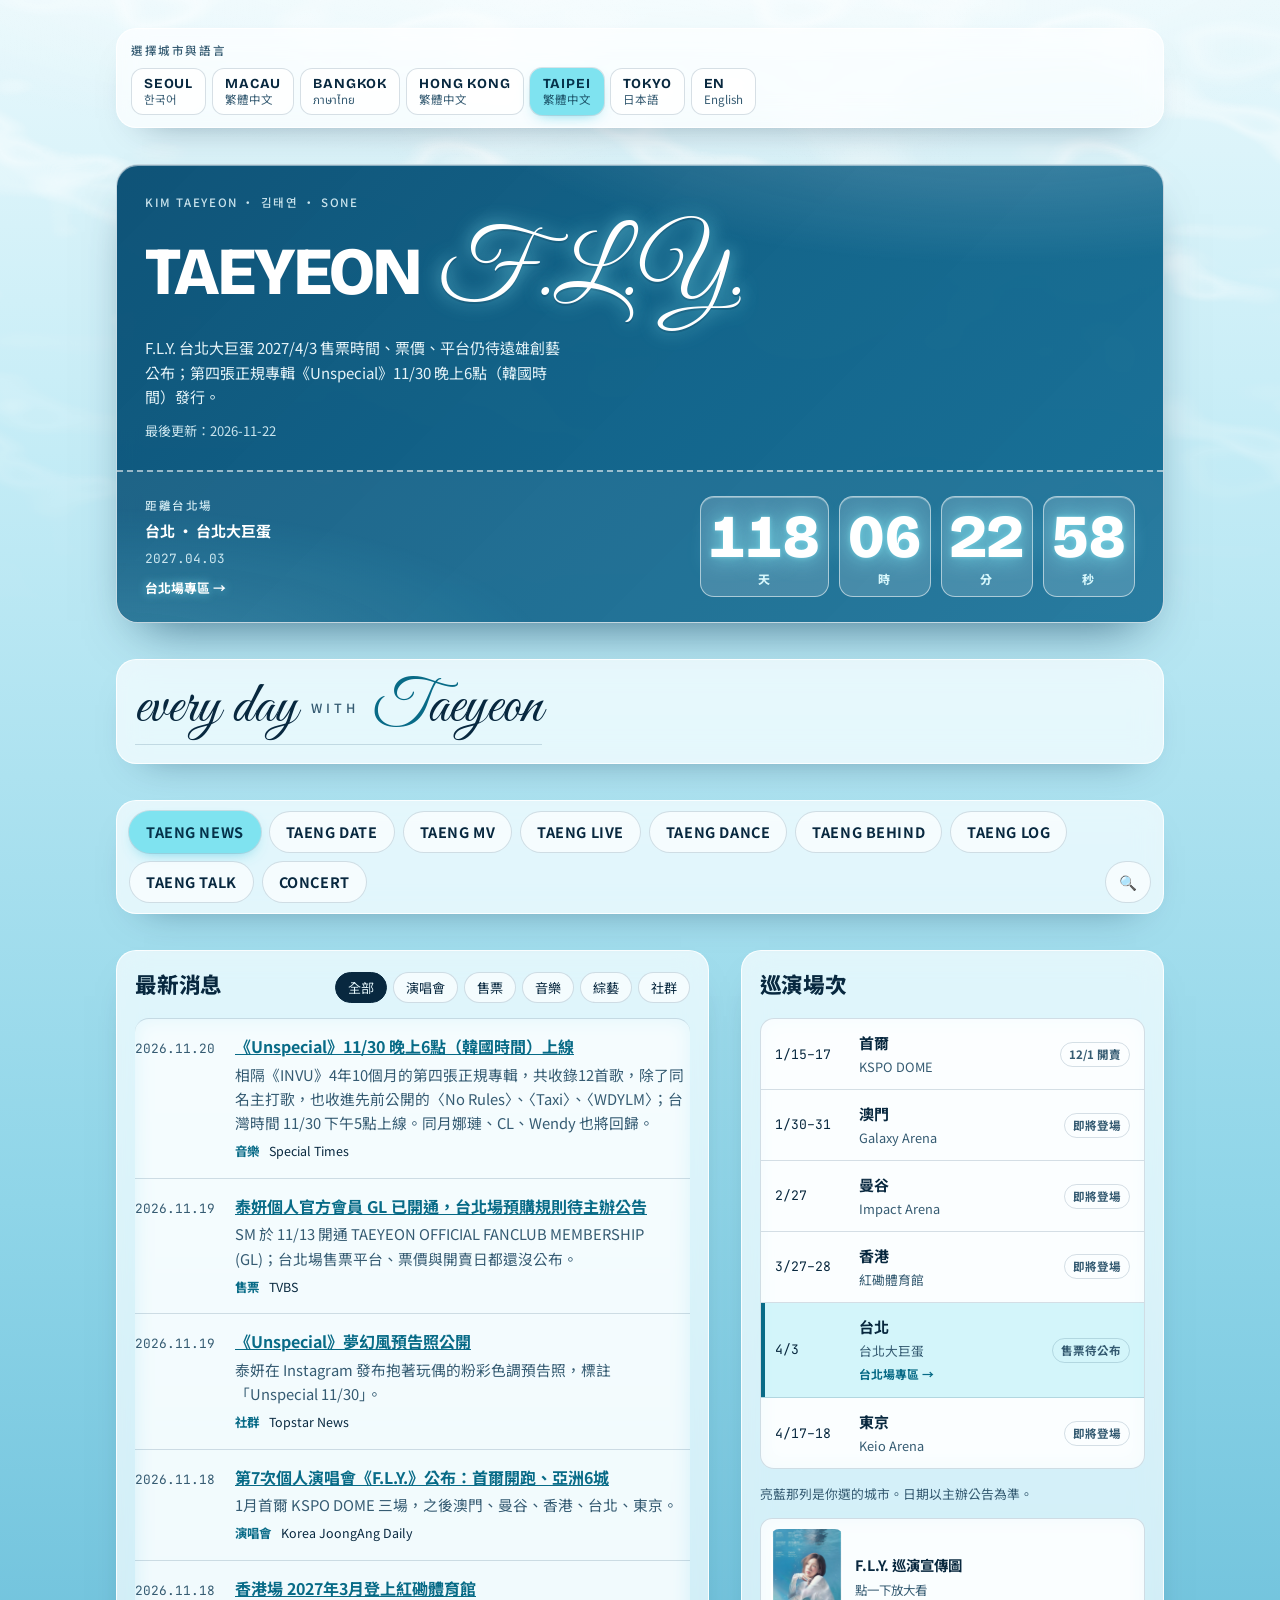
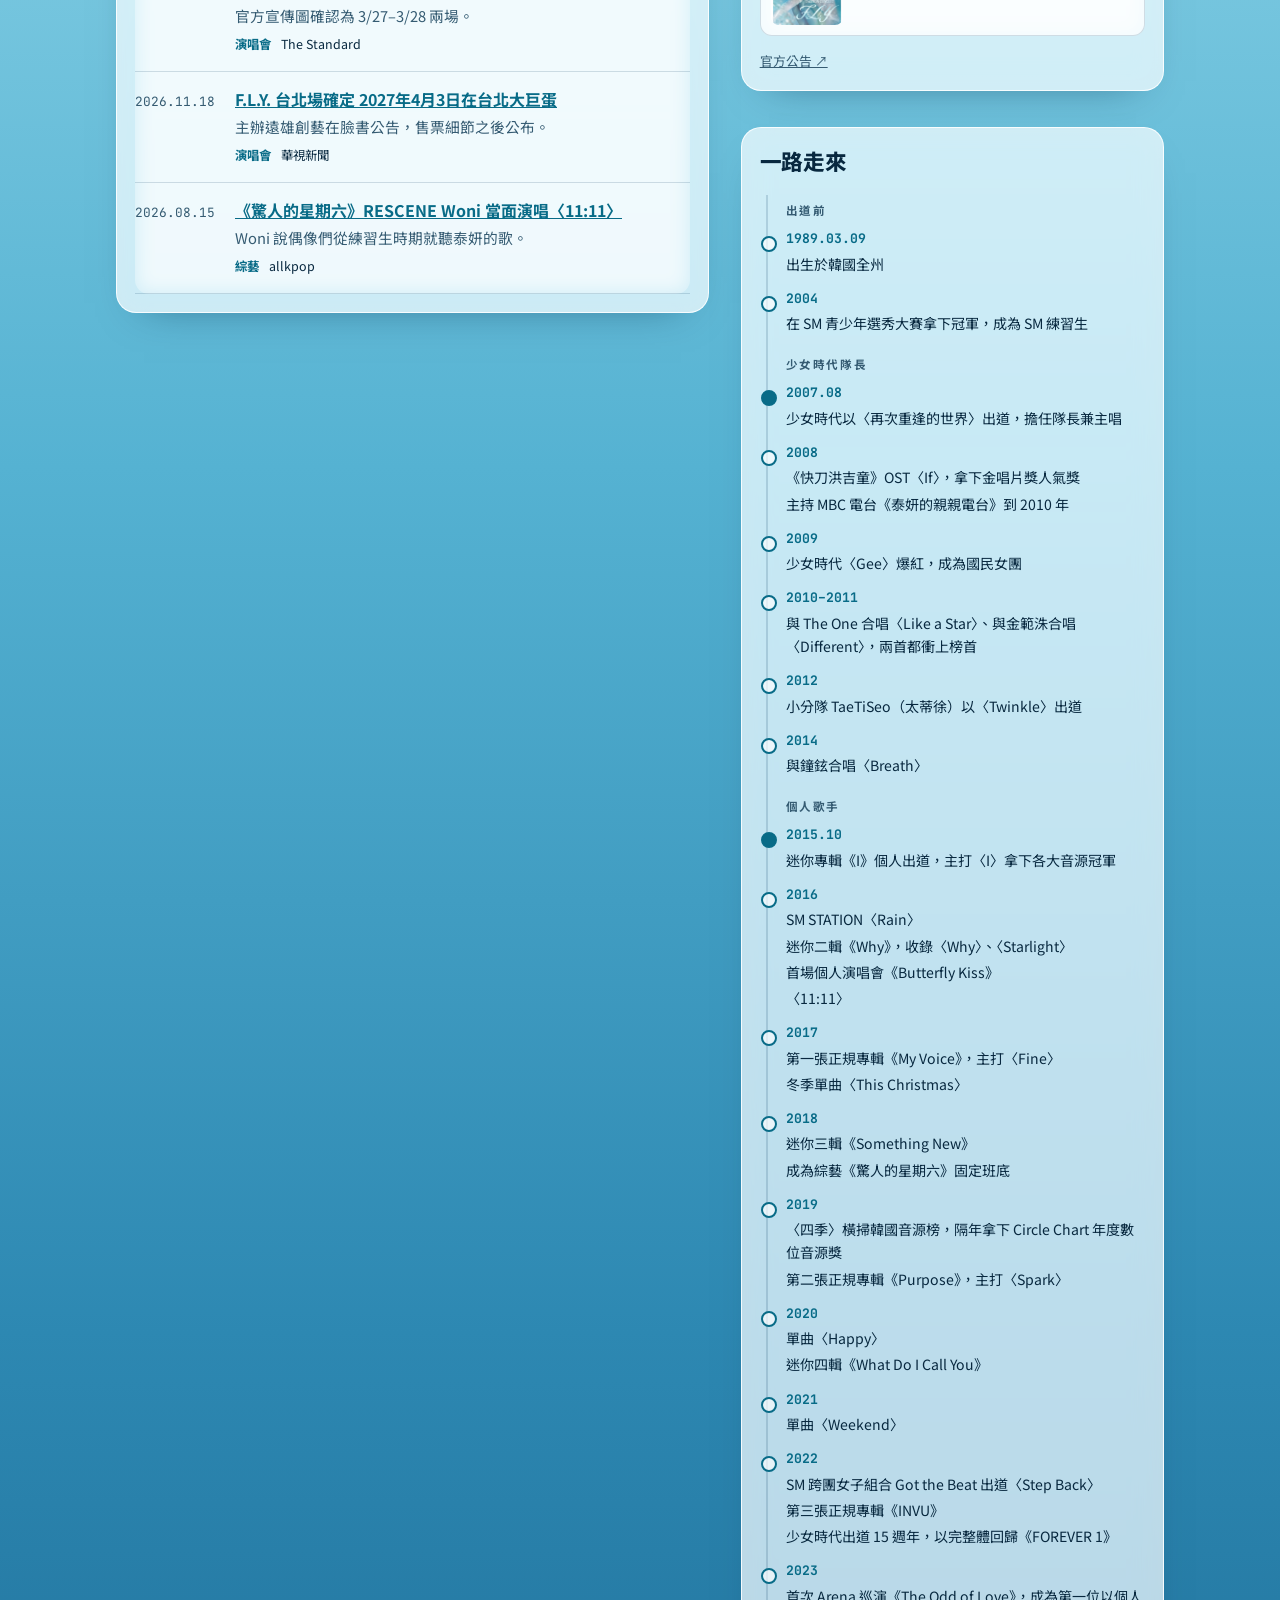
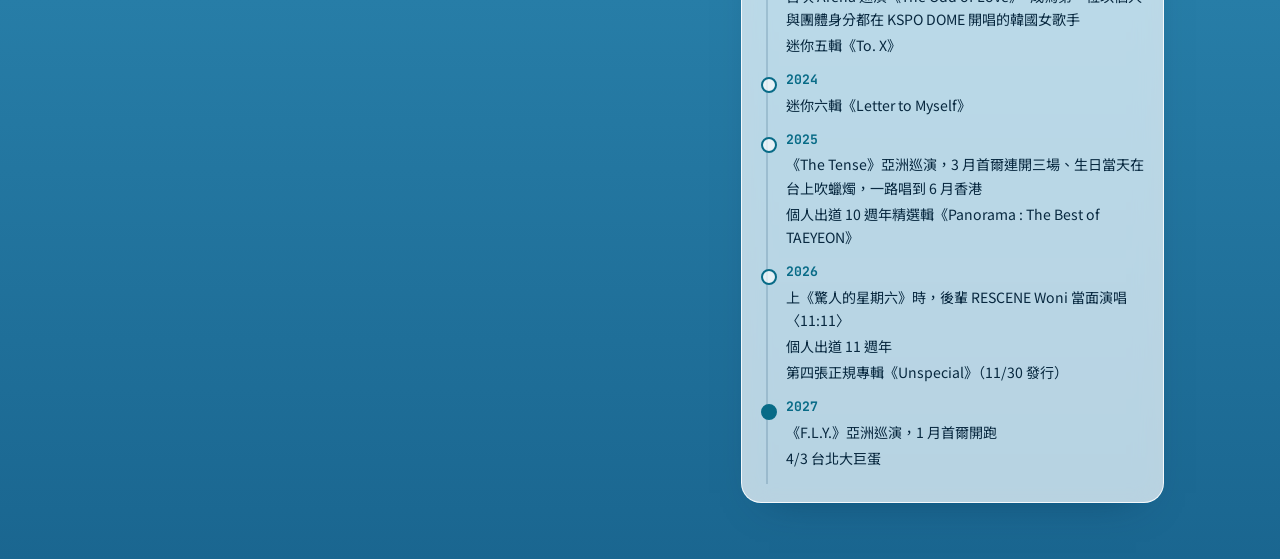
==== index.html @ 1f4ee344 "修正 MV 播放器換歌時沒有更新影片 Co-Authored-By: Claude Opus 5.5 <noreply@anthropic.com> Claude-Session: https://c" ====
<!doctype html>
<html lang="zh-Hant-TW">
<head>
<meta charset="utf-8">
<meta name="viewport" content="width=device-width,initial-scale=1,viewport-fit=cover">
<meta name="theme-color" content="#0d0a0b">
<script>
/* 主題切換（要放在所有樣式之前，避免閃一下舊風格）：
   ?theme=fly → F.L.Y. 水下主題；?theme=classic → 舊的深酒紅；否則 2026-11-30 17:00（台灣）後自動 fly。不記在 localStorage。 */
(function(){var d=document.documentElement,q=null;try{q=new URLSearchParams(location.search).get("theme")}catch(e){}
  var fly=q==="fly"||(q!=="classic"&&Date.now()>=Date.parse("2026-11-30T17:00:00+08:00"));
  if(!fly)return;d.setAttribute("data-theme","fly");
  /* 草寫字 Great Vibes 只有 fly 主題用到，才載入 */
  var l=document.createElement("link");l.rel="stylesheet";l.href="https://fonts.googleapis.com/css2?family=Great+Vibes&display=swap";document.head.appendChild(l);
  var m=document.querySelector('meta[name="theme-color"]');if(m)m.setAttribute("content",matchMedia("(prefers-color-scheme: dark)").matches?"#0d4a6e":"#c4ecf6")})();
</script>
<meta name="description" content="泰妍應援站：最新消息、F.L.Y. 巡演倒數、MV 播放器與年表。">
<title>To. TAEYEON</title>
<link rel="icon" type="image/png" href="favicon.png?v=sig2">
<link rel="apple-touch-icon" sizes="180x180" href="apple-touch-icon.png?v=sig2">
<meta name="apple-mobile-web-app-title" content="To. TAEYEON">
<meta name="apple-mobile-web-app-capable" content="yes">
<meta name="mobile-web-app-capable" content="yes">
<meta name="apple-mobile-web-app-status-bar-style" content="black-translucent">
<link rel="manifest" href="manifest.webmanifest">
<meta property="og:type" content="website">
<meta property="og:site_name" content="To. TAEYEON">
<meta property="og:title" content="To. TAEYEON">
<meta property="og:description" content="太妍應援站：F.L.Y. 台北場倒數、最新消息、MV 與官方影片大全">
<meta property="og:url" content="https://oneoneeeee.github.io/taeyeonwith1/">
<meta property="og:image" content="https://oneoneeeee.github.io/taeyeonwith1/og-image.jpg">
<meta property="og:image:width" content="1200">
<meta property="og:image:height" content="630">
<meta property="og:image:alt" content="To. TAEYEON">
<meta property="og:locale" content="zh_TW">
<meta name="twitter:card" content="summary_large_image">
<meta name="twitter:title" content="To. TAEYEON">
<meta name="twitter:description" content="太妍應援站：F.L.Y. 台北場倒數、最新消息、MV 與官方影片大全">
<meta name="twitter:image" content="https://oneoneeeee.github.io/taeyeonwith1/og-image.jpg">
<link rel="preconnect" href="https://fonts.googleapis.com">
<link rel="preconnect" href="https://fonts.gstatic.com" crossorigin>
<link rel="stylesheet" href="https://fonts.googleapis.com/css2?family=Bricolage+Grotesque:opsz,wght@12..96,800&family=Noto+Sans+TC:wght@400;500;700&family=Noto+Sans+KR:wght@400;700&family=Noto+Sans+JP:wght@400;700&family=Noto+Sans+Thai:wght@400;700&family=JetBrains+Mono:wght@500&family=Bodoni+Moda:ital,opsz,wght@0,6..96,500;0,6..96,700;1,6..96,400&display=swap">
<style>
*{box-sizing:border-box}html,body{margin:0}img{max-width:100%}[hidden]{display:none!important}
/* Layout: a concert-ticket hero with the countdown as its stub, then a news feed beside the tour setlist-style table */
:root{
  --bg:#f6f2f0; --surface:rgba(255,255,255,.86); --ink:#1f1416; --muted:#6f5c60;
  --rose:#c8102e; --rose-soft:rgba(251,225,229,.9); --line:rgba(60,20,28,.14); --pearl:rgba(248,242,241,.88);
  --veil:linear-gradient(180deg,rgba(246,242,240,.80),rgba(246,242,240,.90) 40%,rgba(246,242,240,.94));
  --glow:rgba(200,16,46,.10); --glow2:rgba(200,16,46,.06); --weave:rgba(60,20,28,.035);
  --ok:#2f8a5b; --warn:#b86a12;
  --display:"Bricolage Grotesque","Noto Sans TC",system-ui,sans-serif;
  --body:"Noto Sans TC","Noto Sans KR","Noto Sans JP","Noto Sans Thai",system-ui,-apple-system,"PingFang TC",sans-serif;
  --mono:"JetBrains Mono",ui-monospace,monospace;
}
@media (prefers-color-scheme:dark){:root:not([data-theme="light"]){
  --bg:#0d0a0b; --surface:rgba(22,16,17,.80); --ink:#f5ecec; --muted:#b7a1a4;
  --rose:#ff3b54; --rose-soft:rgba(70,12,22,.78); --line:rgba(255,220,225,.12); --pearl:rgba(30,22,23,.80);
  --veil:linear-gradient(180deg,rgba(13,10,11,.35),rgba(13,10,11,.70) 45%,rgba(13,10,11,.86));
  --glow:rgba(255,40,70,.22); --glow2:rgba(255,40,70,.10); --weave:rgba(255,255,255,.035);
  --ok:#6fd19c; --warn:#f0b263; color-scheme:dark}}
:root[data-theme="dark"]{
  --bg:#0d0a0b; --surface:rgba(22,16,17,.80); --ink:#f5ecec; --muted:#b7a1a4;
  --rose:#ff3b54; --rose-soft:rgba(70,12,22,.78); --line:rgba(255,220,225,.12); --pearl:rgba(30,22,23,.80);
  --veil:linear-gradient(180deg,rgba(13,10,11,.35),rgba(13,10,11,.70) 45%,rgba(13,10,11,.86));
  --glow:rgba(255,40,70,.22); --glow2:rgba(255,40,70,.10); --weave:rgba(255,255,255,.035);
  --ok:#6fd19c; --warn:#f0b263; color-scheme:dark}
body{background:var(--bg);color:var(--ink);font-family:var(--body);line-height:1.65;font-size:15px}
.cover-bg{position:fixed;inset:0;z-index:-1;pointer-events:none;background:var(--veil),url("cover_2.jpg") center 30%/cover no-repeat,radial-gradient(60vmax 45vmax at 88% -8%,var(--glow),transparent 70%),radial-gradient(40vmax 30vmax at -10% 105%,var(--glow2),transparent 70%),repeating-linear-gradient(0deg,var(--weave) 0 1px,transparent 1px 4px),repeating-linear-gradient(90deg,var(--weave) 0 1px,transparent 1px 4px),var(--bg);background:var(--veil),image-set(url("cover_2.webp") type("image/webp"),url("cover_2.jpg") type("image/jpeg")) center 30%/cover no-repeat,radial-gradient(60vmax 45vmax at 88% -8%,var(--glow),transparent 70%),radial-gradient(40vmax 30vmax at -10% 105%,var(--glow2),transparent 70%),repeating-linear-gradient(0deg,var(--weave) 0 1px,transparent 1px 4px),repeating-linear-gradient(90deg,var(--weave) 0 1px,transparent 1px 4px),var(--bg)}
.ticket,.tour,.alert,.mv,.add,.feed,.empty{-webkit-backdrop-filter:blur(10px);backdrop-filter:blur(10px)}
.feed{background:var(--pearl);border-radius:14px;padding-inline:14px}
.filters button{background:var(--surface)}
.stop.me{background:var(--rose-soft)}
.chip{color:#fff}.btn{color:#fff}
.wrap{max-width:1080px;margin:0 auto;padding-left:max(16px,env(safe-area-inset-left,0px));padding-right:max(16px,env(safe-area-inset-right,0px));padding-block:28px 56px;display:grid;gap:36px}
a{color:var(--rose)}
a:focus-visible,button:focus-visible{outline:2px solid var(--rose);outline-offset:2px}
h1,h2{font-family:var(--display);text-wrap:balance;margin:0}
h2{font-size:1.35rem;font-weight:800;letter-spacing:-.01em}
.label{font-size:.72rem;letter-spacing:.14em;text-transform:uppercase;color:var(--muted);font-weight:500}
.mono{font-family:var(--mono);font-variant-numeric:tabular-nums}

/* ticket hero */
.tourposter{display:grid;grid-template-columns:72px 1fr;gap:12px;align-items:center;padding:10px;border:1px solid var(--line);border-radius:12px;background:var(--surface);cursor:zoom-in;font:inherit;color:var(--ink);text-align:left;width:100%;-webkit-backdrop-filter:blur(10px);backdrop-filter:blur(10px)}
.tourposter img{width:72px;height:96px;object-fit:cover;border-radius:8px;display:block}
.tourposter b{display:block;font-size:.9rem}
.tourposter span{font-size:.78rem;color:var(--muted)}
.ticket{display:grid;grid-template-columns:1fr auto;background:var(--surface);border:1px solid var(--line);border-radius:18px;overflow:hidden}
.ticket-main{padding:28px;display:grid;gap:10px;min-width:0}
.ticket-main h1{font-size:clamp(2.4rem,7vw,4.2rem);font-weight:800;line-height:1;letter-spacing:-.03em}
.ticket-main h1 span{color:var(--rose)}
.ticket-main p{margin:0;color:var(--muted);max-width:52ch}
.stub{border-left:2px dashed var(--line);padding:24px 28px;display:grid;align-content:center;gap:4px;min-width:200px;background:var(--rose-soft);position:relative}
.stub::before,.stub::after{content:"";position:absolute;left:-11px;width:20px;height:20px;border-radius:50%;background:var(--bg);border:1px solid var(--line)}
.stub::before{top:-11px}.stub::after{bottom:-11px}
.stub .days{font-family:var(--display);font-size:3.4rem;font-weight:800;line-height:1;color:var(--rose)}
.stub .where{font-weight:700}
@media (max-width:640px){.ticket{grid-template-columns:1fr}.stub{border-left:0;border-top:2px dashed var(--line);min-width:0}.stub::before,.stub::after{display:none}}

.updated{font-size:.82rem;color:var(--muted)}
.alerts{display:grid;gap:10px}
.alert{display:flex;gap:12px;align-items:flex-start;padding:12px 14px;border-radius:12px;background:var(--pearl);border:1px solid var(--line)}
.chip{flex:none;font-size:.72rem;font-weight:700;padding:2px 9px;border-radius:99px;background:var(--rose);color:var(--surface);margin-top:2px}
.chip.ok{background:var(--ok)}.chip.warn{background:var(--warn)}
.alert div{min-width:0}

.grid{display:grid;grid-template-columns:minmax(0,1.4fr) minmax(0,1fr);gap:32px;align-items:start}
@media (max-width:860px){.grid{grid-template-columns:1fr}}
section{display:grid;gap:14px;min-width:0}
.head{display:flex;justify-content:space-between;align-items:baseline;gap:12px;flex-wrap:wrap}

.filters{display:flex;gap:6px;flex-wrap:wrap}
.filters button{font:inherit;font-size:.82rem;border:1px solid var(--line);background:var(--surface);color:var(--ink);padding:4px 12px;border-radius:99px;cursor:pointer}
.filters button[aria-pressed="true"]{background:var(--ink);color:var(--bg);border-color:var(--ink)}

.feed{display:grid;gap:0;border-top:1px solid var(--line)}
.item{display:grid;grid-template-columns:86px 1fr;gap:14px;padding:16px 0;border-bottom:1px solid var(--line)}
.item time{font-family:var(--mono);font-size:.8rem;color:var(--muted);padding-top:3px}
.item h3{margin:0 0 4px;font-size:1rem;line-height:1.45}
.item p{margin:0;color:var(--muted);font-size:.92rem}
.item .meta{margin-top:6px;font-size:.78rem;display:flex;gap:10px;flex-wrap:wrap;align-items:center}
.tag{color:var(--rose);font-weight:700}
@media (max-width:480px){.item{grid-template-columns:1fr;gap:4px}}

.tour{display:grid;gap:0;border:1px solid var(--line);border-radius:14px;overflow:hidden;background:var(--surface)}
.stop{display:grid;grid-template-columns:72px 1fr auto;gap:12px;align-items:center;padding:12px 14px;border-bottom:1px solid var(--line)}
.stop:last-child{border-bottom:0}
.stop.me{background:var(--rose-soft)}
.stop .d{font-family:var(--mono);font-size:.82rem;font-variant-numeric:tabular-nums}
.stop .c{font-weight:700}.stop .v{font-size:.8rem;color:var(--muted)}
.stop .s{font-size:.72rem;font-weight:700;padding:2px 8px;border-radius:99px;border:1px solid var(--line);color:var(--muted);white-space:nowrap}
.stop .s.past{opacity:.6}
.note{font-size:.8rem;color:var(--muted)}

.empty{padding:22px;border:1px dashed var(--line);border-radius:12px;color:var(--muted);font-size:.92rem}

.timeline{display:grid;gap:0;border-left:2px solid var(--line);margin-left:6px}
.t{position:relative;padding:0 0 14px 18px}
.t::before{content:"";position:absolute;left:-7px;top:6px;width:12px;height:12px;border-radius:50%;background:var(--surface);border:2px solid var(--rose)}
.t b{font-family:var(--mono);font-size:.82rem;color:var(--rose);display:block;line-height:1.4}
.t ul{margin:4px 0 0;padding:0;list-style:none;display:grid;gap:3px;font-size:.88rem}
.t li{color:var(--ink)}
.t li i{font-style:normal;color:var(--muted);font-size:.8rem;margin-left:4px}
.t.big::before{background:var(--rose)}
.tl-era{font-size:.72rem;letter-spacing:.14em;text-transform:uppercase;color:var(--muted);font-weight:700;padding:6px 0 10px 18px}
.edw{font-family:"Bodoni Moda","Didot","Bodoni 72",Georgia,serif;font-weight:400;font-size:clamp(2.2rem,6.5vw,3.6rem);line-height:1;display:flex;flex-wrap:wrap;align-items:baseline;gap:0 .3em;padding-bottom:10px;border-bottom:1px solid var(--ink)}
.edw em{font-style:italic;font-weight:400;letter-spacing:-.02em}
.edw span{font-weight:700;text-transform:uppercase;letter-spacing:.08em;font-size:.82em}
.edw span::first-letter{color:var(--rose)}
.edw small{font-family:var(--body);font-size:.22em;font-weight:500;letter-spacing:.3em;text-transform:uppercase;color:var(--muted);align-self:center}
.mvs{display:grid;grid-template-columns:repeat(auto-fill,minmax(230px,1fr));gap:12px}
.mv{display:grid;grid-template-columns:auto 1fr;gap:12px;align-items:center;padding:14px;border:1px solid var(--line);border-radius:14px;background:var(--surface);text-decoration:none;color:var(--ink);transition:border-color .2s,transform .2s}
.mv:hover{border-color:var(--rose);transform:translateY(-2px)}
.mv .play{width:44px;height:44px;border-radius:50%;display:grid;place-items:center;background:var(--rose-soft);color:var(--rose);font-size:1rem}
.mv .tt{font-weight:700;line-height:1.35}
.mv .yr{font-family:var(--mono);font-size:.75rem;color:var(--muted);margin-left:6px;font-weight:500}
.mv .bl{font-size:.82rem;color:var(--muted);line-height:1.5;margin-top:2px}
.mv .src{font-size:.72rem;color:var(--rose);margin-top:4px}
@media (prefers-reduced-motion:reduce){.mv{transition:none}.mv:hover{transform:none}}
.mvplayer{display:grid;gap:10px}
.mvframe{position:relative;width:100%;max-width:880px;aspect-ratio:16/9;border-radius:16px;overflow:hidden;background:#000;box-shadow:0 20px 50px -24px rgba(0,0,0,.6)}
.mvframe>div,.mvframe iframe{position:absolute;inset:0;width:100%;height:100%;border:0}
.ytcover{position:absolute;inset:0;width:100%;height:100%;padding:0;margin:0;border:0;background:#000;cursor:pointer;display:block;overflow:hidden;--ytpb:#ff0033;--ytpt:#fff}
.ytcover img{position:absolute;inset:0;width:100%;height:100%;object-fit:cover;display:block;transition:transform .5s ease,filter .3s}
.ytcover::after{content:"";position:absolute;inset:0;background:radial-gradient(ellipse at center,transparent 55%,rgba(0,0,0,.28));pointer-events:none}
.ytcover svg{position:absolute;left:50%;top:50%;width:68px;height:48px;transform:translate(-50%,-50%);z-index:1;filter:drop-shadow(0 4px 14px rgba(0,0,0,.45));transition:transform .2s}
.ytcover svg .pb{fill:var(--ytpb);fill-opacity:.9;transition:fill-opacity .2s}.ytcover svg .pt{fill:var(--ytpt)}
.ytcover:hover svg .pb,.ytcover:focus-visible svg .pb{fill-opacity:1}
.ytcover:hover svg{transform:translate(-50%,-50%) scale(1.08)}.ytcover:hover img{transform:scale(1.02);filter:brightness(1.05)}
.ytcover:focus-visible{outline:3px solid var(--rose);outline-offset:-3px}
@media (max-width:480px){.ytcover svg{width:56px;height:40px}}
@media (prefers-reduced-motion:reduce){.ytcover img,.ytcover svg{transition:none}.ytcover:hover svg{transform:translate(-50%,-50%)}.ytcover:hover img{transform:none}}
.mvbar{display:flex;justify-content:space-between;align-items:center;gap:12px;flex-wrap:wrap;max-width:880px}
.mvnow{display:grid;min-width:0}.mvnow b{font-size:1.05rem}.mvnow span{font-size:.82rem;color:var(--muted)}
.mvctrl{display:flex;gap:8px;align-items:center;flex-wrap:wrap}
.mvctrl button{font:inherit;border:1px solid var(--line);background:var(--surface);color:var(--ink);border-radius:99px;min-width:40px;height:36px;padding:0 12px;cursor:pointer}
.mvctrl button.main{background:var(--rose);border-color:var(--rose);color:#fff;min-width:56px}
.mvctrl a{font-size:.85rem}
button.mv{font:inherit;text-align:left;cursor:pointer;width:100%}
.mv.on{border-color:var(--rose);background:var(--rose-soft)}
.mv img.thumb{width:64px;height:36px;border-radius:6px;object-fit:cover;display:block}
[data-tab][hidden]{display:none!important}
.tabbar{display:flex;flex-wrap:wrap;gap:8px;padding:12px 0;border-top:1px solid var(--line);border-bottom:1px solid var(--line)}
.tabbar button{font:inherit;font-size:.9rem;font-weight:700;letter-spacing:.04em;border:1px solid var(--line);background:var(--surface);color:var(--ink);padding:8px 16px;border-radius:99px;cursor:pointer;transition:border-color .2s}
.tabbar button:hover{border-color:var(--rose)}
.tabbar button[aria-pressed="true"]{background:var(--rose);border-color:var(--rose);color:#fff}
@media (max-width:480px){.tabbar{gap:6px}.tabbar button{font-size:.82rem;padding:7px 12px}}
.mvscroll{max-height:460px;overflow-y:auto;overscroll-behavior:contain;padding:2px 4px 2px 0}
.lglist{max-height:440px;overflow-y:auto;overscroll-behavior:contain;padding:2px 4px 2px 0;max-width:880px}
.mv .tp{display:inline-block;font-size:.68rem;font-weight:700;line-height:1;color:#fff;background:var(--rose);border-radius:99px;padding:3px 7px;margin-right:6px;vertical-align:1px}
.mv .ep{font-family:var(--mono);font-size:.72rem;color:var(--rose);font-weight:700;margin-right:6px}
.gallery{overflow:hidden;border-radius:14px;-webkit-mask-image:linear-gradient(90deg,transparent,#000 6%,#000 94%,transparent);mask-image:linear-gradient(90deg,transparent,#000 6%,#000 94%,transparent)}
.track{display:flex;gap:12px;width:max-content;animation:marquee var(--dur,80s) linear infinite}
.gallery:hover .track,.gallery:focus-within .track{animation-play-state:paused}
@keyframes marquee{from{transform:translateX(0)}to{transform:translateX(calc(-50% - 6px))}}
.ph{flex:none;position:relative;border-radius:12px;overflow:hidden;background:var(--pearl);cursor:zoom-in;border:0;padding:0;display:block;height:clamp(200px,34vw,300px)}
.ph img{display:block;height:100%;width:auto;max-width:none;transition:transform .4s ease}
@media (prefers-reduced-motion:reduce){.gallery{overflow-x:auto;-webkit-mask-image:none;mask-image:none}.track{animation:none}}
.ph:hover img{transform:scale(1.03)}
.ph span{position:absolute;left:0;right:0;bottom:0;padding:22px 10px 8px;font-size:.78rem;color:#fff;background:linear-gradient(transparent,rgba(20,8,14,.7));text-align:left;opacity:0;transition:opacity .2s}
.ph:hover span,.ph:focus-visible span{opacity:1}
@media (hover:none){.ph span{opacity:1}}
.lb{position:fixed;inset:0;z-index:20;background:rgba(14,6,10,.92);display:grid;place-items:center;padding:max(16px,env(safe-area-inset-top,0px)) max(16px,env(safe-area-inset-right,0px)) max(16px,env(safe-area-inset-bottom,0px)) max(16px,env(safe-area-inset-left,0px))}
.lb figure{margin:0;display:grid;gap:10px;justify-items:center;max-width:100%}
.lb img{max-width:100%;max-height:82vh;border-radius:10px}
.lb figcaption{color:#f6eaf0;font-size:.9rem;text-align:center}
.lb .del{position:static;width:auto;height:auto;padding:6px 14px;font-size:.82rem;border-radius:99px}
.add{display:flex;gap:8px;flex-wrap:wrap;align-items:center;padding:12px 14px;border:1px dashed var(--line);border-radius:12px;background:var(--surface)}
.add select,.add input[type=text]{font:inherit;font-size:.85rem;padding:6px 10px;border:1px solid var(--line);border-radius:8px;background:var(--bg);color:var(--ink);min-width:0}
.add input[type=text]{flex:1 1 160px}
.btn{font:inherit;font-size:.85rem;font-weight:700;padding:7px 14px;border-radius:99px;border:0;background:var(--rose);color:var(--surface);cursor:pointer}
.btn:disabled{opacity:.5;cursor:default}
.links{display:flex;gap:14px;flex-wrap:wrap;font-size:.85rem}
.lb button{position:absolute;background:rgba(255,255,255,.12);color:#fff;border:0;border-radius:99px;width:44px;height:44px;font-size:1.3rem;cursor:pointer}
.lb .x{top:max(16px,env(safe-area-inset-top,0px));right:max(16px,env(safe-area-inset-right,0px))}
.lb .pv{left:max(12px,env(safe-area-inset-left,0px));top:50%}.lb .nx{right:max(12px,env(safe-area-inset-right,0px));top:50%}
@media (prefers-reduced-motion:reduce){.ph img{transition:none}}
.citybar{display:grid;gap:8px}
.cities{display:flex;gap:6px;flex-wrap:wrap}
.cities button{font:inherit;display:grid;gap:0;text-align:left;padding:6px 12px 7px;border:1px solid var(--line);border-radius:12px;background:var(--surface);color:var(--ink);cursor:pointer;line-height:1.25;-webkit-backdrop-filter:blur(10px);backdrop-filter:blur(10px)}
.cities button b{font-family:"Bodoni Moda",Georgia,serif;font-size:.86rem;letter-spacing:.08em}
.cities button small{font-size:.72rem;color:var(--muted)}
.cities button[aria-pressed="true"]{background:var(--rose);border-color:var(--rose);color:#fff}
.cities button[aria-pressed="true"] small{color:rgba(255,255,255,.85)}
.cities .en{align-self:stretch;place-content:center}
footer{font-size:.8rem;color:var(--muted);border-top:1px solid var(--line);padding-top:16px}
.nophotos .head .note,.nophotos .links,.nophotos .filters,.nophotos #gallery{display:none!important}
#phsec .head .note,#phsec .links,#phsec .filters,.ph span,#lbdel,#lbcap{display:none!important}
.ticket{grid-template-columns:1fr!important}
.stub{border-left:0!important;border-top:2px dashed var(--line);min-width:0!important;display:grid!important;grid-template-columns:auto 1fr;grid-template-areas:"lb cd" "wh cd" "wn cd";align-items:center;column-gap:28px;row-gap:4px}
.stub::before,.stub::after{display:none!important}
.stub .label{grid-area:lb}.stub .where{grid-area:wh}.stub .note{grid-area:wn}
.stub .days{grid-area:cd;display:flex;gap:10px;justify-content:flex-end;flex-wrap:wrap;font-size:2rem}
.cdu{display:flex;flex-direction:column;align-items:center;min-width:4.6rem;padding:10px 8px;border-radius:14px;background:rgba(0,0,0,.28);border:1px solid var(--line)}
.cdu b{font-family:var(--display);font-size:clamp(1.9rem,6vw,3.2rem);font-weight:800;line-height:1;color:var(--rose);font-variant-numeric:tabular-nums}
.cdu i{font-style:normal;font-size:.75rem;letter-spacing:.12em;color:var(--muted);margin-top:6px}
@media (max-width:640px){.stub{grid-template-columns:1fr;grid-template-areas:"lb" "cd" "wh" "wn"}.stub .days{justify-content:space-between;gap:6px;margin:6px 0}.cdu{min-width:0;flex:1}}
.remind{display:flex;flex-wrap:wrap;align-items:center;justify-content:space-between;gap:12px 20px;padding:16px 18px;margin-bottom:12px;border-radius:16px;background:var(--rose-soft);border:1px solid var(--line)}
.remind-t{display:grid;gap:2px}.remind-t b{font-size:1.02rem}.remind-t span{font-weight:700;color:var(--rose)}.remind-t small{color:var(--muted);font-size:.8rem}
.remind-b{display:flex;flex-wrap:wrap;gap:8px}
.rbtn{display:inline-block;padding:9px 16px;border-radius:999px;background:var(--rose);color:#fff!important;text-decoration:none;font-weight:700;font-size:.88rem}
.rbtn.ghost{background:transparent;border:1px solid var(--rose);color:var(--rose)!important}
@media (max-width:640px){.remind-b{width:100%}.rbtn{flex:1;text-align:center}}
/* 今天聽什麼（MV 隨機播） */
.mvtools{display:flex;gap:8px;align-items:center;flex-wrap:wrap}
.randbtn{font:inherit;font-size:.82rem;font-weight:700;border:1px solid var(--rose);background:var(--rose-soft);color:var(--rose);padding:4px 12px;border-radius:99px;cursor:pointer;transition:background .2s,color .2s}
.randbtn:hover{background:var(--rose);color:#fff}
/* 找影片：分頁列最右邊的 🔍，點開是搜尋框＋下拉結果 */
.tabbar{position:relative;z-index:20}
.tabbar button.srchbtn{margin-left:auto;padding:8px 13px;font-weight:400;letter-spacing:0}
.tabbar button.srchbtn[aria-expanded="true"]{border-color:var(--rose)}
.srch{position:absolute;left:0;right:0;top:calc(100% + 6px);display:grid;gap:8px;padding:10px;border-radius:16px;background:var(--bg);border:1px solid var(--line);box-shadow:0 24px 50px -20px rgba(0,0,0,.55)}
.srch[hidden]{display:none}
.srch input{font:inherit;font-size:16px;width:100%;box-sizing:border-box;padding:10px 14px;border-radius:12px;border:1px solid var(--line);background:var(--surface);color:var(--ink)}
.srch input:focus{outline:2px solid var(--rose);outline-offset:1px}
.srchres{max-height:min(60vh,430px);overflow-y:auto;overscroll-behavior:contain;display:grid;gap:4px}
.srchres:empty{display:none}
.sr{display:grid;grid-template-columns:80px 1fr;gap:10px;align-items:center;padding:6px;border-radius:10px;border:1px solid transparent;cursor:pointer;color:var(--ink)}
.sr:hover,.sr[aria-selected="true"]{background:var(--rose-soft);border-color:var(--rose)}
.sr img{width:80px;height:45px;object-fit:cover;border-radius:6px;display:block;background:#000}
.sr div{min-width:0;display:grid;gap:2px}
.sr b{font-size:.9rem;line-height:1.35;font-weight:700;overflow:hidden;display:-webkit-box;-webkit-line-clamp:2;-webkit-box-orient:vertical}
.sr small{font-size:.72rem;font-weight:700;color:var(--rose);overflow:hidden;text-overflow:ellipsis;white-space:nowrap}
.srnone{padding:12px;color:var(--muted);font-size:.9rem}
/* F.L.Y. 台北場專區（TAENG DATE 裡，#taipei） */
.tpcard{display:grid;gap:16px;padding:18px;margin-bottom:12px;border-radius:16px;background:var(--pearl);border:1px solid var(--line);scroll-margin-top:12px;min-width:0}
.tpcard:focus{outline:none}
.tp-h{display:grid;gap:3px}.tp-h b{font-size:1.1rem}.tp-h span{font-weight:700;color:var(--rose)}.tp-h small{color:var(--muted);font-size:.8rem}
.tp-info{display:grid;grid-template-columns:repeat(auto-fill,minmax(190px,1fr));gap:8px;margin:0}
.tp-info div{padding:10px 12px;border-radius:12px;background:var(--surface);border:1px solid var(--line);min-width:0}
.tp-info dt{font-size:.74rem;color:var(--muted)}
.tp-info dd{margin:2px 0 0;font-weight:700;line-height:1.45;overflow-wrap:anywhere}
.tp-info dd.tba{color:var(--muted);font-weight:500}
.tp-now{font-size:.88rem;line-height:1.6;padding:10px 12px;border-left:3px solid var(--warn);background:var(--surface);border-radius:8px}
.tp-now a{font-size:.82rem;margin-left:6px}
.tp-sec{display:grid;gap:6px;min-width:0}
.tp-sec h3{font-size:1rem;margin:0}
.tp-sec ul{margin:0;padding-left:1.2em;display:grid;gap:5px;font-size:.9rem;line-height:1.6}
.tp-sec p{margin:0;font-size:.9rem;line-height:1.6}
ul.tp-chk{list-style:none;padding:0}
.tp-chk label{display:flex;gap:8px;align-items:flex-start;cursor:pointer}
.tp-chk input{margin:.3em 0 0;width:18px;height:18px;flex:none;accent-color:var(--rose)}
.tp-chk input:checked+span{color:var(--muted);text-decoration:line-through}
.tp-src{font-size:.76rem;color:var(--muted);display:flex;flex-wrap:wrap;gap:4px 12px;border-top:1px dashed var(--line);padding-top:10px}
.tp-src a{overflow-wrap:anywhere}
.tplink{grid-area:tl;font-size:.8rem;font-weight:700;text-decoration:none;justify-self:start;margin-top:4px}
.stub{grid-template-areas:"lb cd" "wh cd" "wn cd" "tl cd"}
#tpcal small{flex-basis:100%}
.tpgo{display:inline-block;font-size:.74rem;font-weight:700;margin-top:2px;text-decoration:none;white-space:nowrap}
@media (max-width:640px){.stub{grid-template-areas:"lb" "cd" "wh" "wn" "tl"}.tp-info{grid-template-columns:1fr 1fr}.tpcard{padding:14px}}
@media (max-width:360px){.tp-info{grid-template-columns:1fr}}
@media (prefers-reduced-motion:reduce){.randbtn{transition:none}}
</style>
<link rel="stylesheet" href="theme-fly.css?v=2">
</head>
<body>
<style>
#bookintro{position:fixed;inset:0;z-index:9999;display:grid;place-items:center;cursor:pointer;overflow:hidden;
  background:radial-gradient(circle at 50% 42%,#3a0d16 0,#160709 55%,#0a0708 100%);transition:opacity .8s ease .15s;-webkit-tap-highlight-color:transparent}
#bookintro.bk-done{opacity:0;pointer-events:none}
.bk-stage{perspective:1800px;transition:transform 1.1s cubic-bezier(.6,0,.2,1)}
.bk{position:relative;width:min(58vw,300px);aspect-ratio:4/5;transform-style:preserve-3d;
  transition:transform 1.3s cubic-bezier(.65,0,.25,1);animation:bkfloat 3.2s ease-in-out infinite}
@keyframes bkfloat{50%{translate:0 -10px}}
.bk-page,.bk-back{background:radial-gradient(rgba(255,255,255,.035) 1px,transparent 1px) 0 0/5px 5px,#1d1819}
.bk-page{position:absolute;inset:0;border-radius:2px 6px 6px 2px;
  box-shadow:inset 14px 0 18px -10px rgba(0,0,0,.8),3px 3px 0 #2c2526,6px 6px 0 #241e1f,9px 9px 0 #191415,0 40px 70px rgba(0,0,0,.7);
  display:grid;place-items:center}
.bk-pol{position:relative;width:70%;background:#f7f3ec;padding:7px 7px 30px;transform:rotate(-3deg);box-shadow:0 6px 14px rgba(0,0,0,.55)}
.bk-pol img{display:block;width:100%;aspect-ratio:4/5;object-fit:cover;background:#2a1418}
.bk-pol figcaption{position:absolute;left:0;right:0;bottom:7px;text-align:center;font-family:"Bodoni Moda","Didot","Bodoni 72",Georgia,serif;font-style:italic;font-size:13px;color:#5a2b33}
.bk-pol::before{content:"";position:absolute;top:-9px;left:50%;width:58px;height:18px;margin-left:-29px;transform:rotate(4deg);background:rgba(255,226,214,.55);box-shadow:0 1px 2px rgba(0,0,0,.2)}
.bk-cover{position:absolute;inset:0;transform-origin:left center;transform-style:preserve-3d;transition:transform 1.5s cubic-bezier(.7,0,.25,1)}
.bk-front,.bk-back{position:absolute;inset:0;backface-visibility:hidden;-webkit-backface-visibility:hidden;border-radius:2px 6px 6px 2px}
.bk-front{background:repeating-linear-gradient(0deg,rgba(255,255,255,.04) 0 1px,transparent 1px 3px),repeating-linear-gradient(90deg,rgba(0,0,0,.12) 0 1px,transparent 1px 3px),linear-gradient(135deg,#6a1522,#3e0b13);
  box-shadow:inset 10px 0 0 -4px rgba(0,0,0,.35),inset 12px 0 0 -4px rgba(255,255,255,.06),0 40px 70px rgba(0,0,0,.7);
  display:flex;flex-direction:column;align-items:center;justify-content:center;gap:14px;color:#e9cf9a;text-align:center}
.bk-win{width:62%;aspect-ratio:1;background:url("cover_2.jpg") center/cover,#140a0c;background:image-set(url("cover_2.webp") type("image/webp"),url("cover_2.jpg") type("image/jpeg")) center/cover,#140a0c;
  box-shadow:inset 0 3px 8px rgba(0,0,0,.75),0 0 0 7px #4a0f18,0 0 0 8px rgba(233,207,154,.45),0 1px 0 9px rgba(0,0,0,.25)}
.bk-front small{font:600 9px/1.4 system-ui,sans-serif;letter-spacing:.32em;opacity:.8;margin-top:6px}
.bk-front b{font-family:"Bodoni Moda","Didot","Bodoni 72",Georgia,serif;font-weight:400;font-size:clamp(20px,6vw,28px);line-height:1.1;text-shadow:0 1px 0 rgba(0,0,0,.5)}
.bk-front b i{display:block;font-size:.5em;letter-spacing:.3em;text-transform:uppercase;font-style:normal;margin:2px 0}
.bk-back{transform:rotateY(180deg);box-shadow:inset -14px 0 18px -10px rgba(0,0,0,.8);display:grid;place-items:center;
  color:#c9ab76;font-family:"Bodoni Moda","Didot","Bodoni 72",Georgia,serif;font-style:italic;font-size:16px;letter-spacing:.08em;text-align:center;line-height:1.8}
.bk-back span{display:block;font:600 9px/1.4 system-ui,sans-serif;font-style:normal;letter-spacing:.3em;opacity:.6}
.bk-hint{position:absolute;bottom:11%;left:0;right:0;text-align:center;color:#f4d9de;font:500 12px/1 system-ui,sans-serif;letter-spacing:.32em;animation:bkblink 1.8s ease-in-out infinite}
@keyframes bkblink{50%{opacity:.25}}
.bk-skip{position:absolute;top:18px;right:18px;background:none;border:1px solid rgba(255,255,255,.3);color:#f4d9de;border-radius:999px;padding:6px 14px;font:12px system-ui,sans-serif;cursor:pointer}
#bookintro.bk-open .bk{animation:none;transform:translateX(50%)}
#bookintro.bk-open .bk-cover{transform:rotateY(-178deg)}
#bookintro.bk-open .bk-hint,#bookintro.bk-open .bk-skip{opacity:0;transition:opacity .3s}
#bookintro.bk-zoom .bk-stage{transform:scale(2.6)}
@media (max-width:520px){#bookintro.bk-open .bk{transform:translateX(50%) scale(.82)}}
</style>
<div id="bookintro" role="button" tabindex="0" aria-label="翻開泰妍應援站相簿">
  <div class="bk-stage"><div class="bk">
    <div class="bk-page"><figure class="bk-pol"><picture><source srcset="poster_2.webp" type="image/webp"><img src="poster_2.jpg" alt="" decoding="async"></picture><figcaption>F.L.Y. · 2027.04.03 Taipei</figcaption></figure></div>
    <div class="bk-cover">
      <div class="bk-front"><div class="bk-win"></div><small style="padding-left:.32em">SONE</small><b>every day<i>with</i>TAEYEON</b></div>
      <div class="bk-back"><div><span>KIM TAEYEON · 김태연</span>since 2007</div></div>
    </div>
  </div></div>
  <div class="bk-hint">點一下翻開 · TAP TO OPEN</div>
  <div class="fly-intro fly-only" aria-hidden="true"><div class="fly-surface"><i></i><i></i></div><div class="fly-intro-t"><b>F.L.Y.</b><small>TAEYEON CONCERT · 2027.04.03 TAIPEI</small></div></div>
  <button class="bk-skip" type="button">略過</button>
</div>
<script>
(function(){
  var o=document.getElementById("bookintro");if(!o)return;
  var root=document.documentElement,isFly=root.getAttribute("data-theme")==="fly";
  /* 「已看過」依主題分開記：舊主題 bkseen、fly 主題 bkseen-fly；?theme=fly 預覽時每次都播，不讀也不寫 */
  var key=isFly?"bkseen-fly":"bkseen",preview=false;try{preview=isFly&&new URLSearchParams(location.search).get("theme")==="fly"}catch(e){}
  var seen=null;if(!preview){try{seen=sessionStorage.getItem(key)}catch(e){}}
  if(seen||matchMedia("(prefers-reduced-motion: reduce)").matches){o.remove();return}
  root.style.overflow="hidden";
  var busy=false;
  if(isFly){ /* F.L.Y. 主題：浮上水面轉場，約 2 秒自動結束；舊主題不會進到這裡 */
    if(!preview){try{sessionStorage.setItem(key,"1")}catch(e){}}
    o.setAttribute("aria-label","略過開場");
    var end=function(e){if(e)e.stopPropagation();if(busy)return;busy=true;clearTimeout(tm);o.classList.add("bk-done");
      setTimeout(function(){o.remove();root.style.overflow=""},1000)};
    var tm=setTimeout(end,1900);
    o.addEventListener("click",end);
    o.addEventListener("keydown",function(e){if(e.key==="Enter"||e.key===" "||e.key==="Escape"){e.preventDefault();end()}});
    o.querySelector(".bk-skip").addEventListener("click",end);
    o.focus();return}
  function mark(){try{sessionStorage.setItem("bkseen","1")}catch(e){}}
  function finish(ms){setTimeout(function(){o.remove();root.style.overflow=""},ms)}
  function open(){if(busy)return;busy=true;mark();o.classList.add("bk-open");
    setTimeout(function(){o.classList.add("bk-zoom","bk-done")},1700);finish(2650)}
  o.addEventListener("click",open);
  o.addEventListener("keydown",function(e){if(e.key==="Enter"||e.key===" "){e.preventDefault();open()}});
  o.querySelector(".bk-skip").addEventListener("click",function(e){e.stopPropagation();if(busy)return;busy=true;mark();o.classList.add("bk-done");finish(900)});
  o.focus();
})();
</script>
<div class="cover-bg" aria-hidden="true"></div>
<div class="fly-surface fly-only" aria-hidden="true"><i></i><i></i></div>
<div class="fly-bubbles fly-only" aria-hidden="true"><i></i><i></i><i></i><i></i><i></i><i></i><i></i><i></i><i></i><i></i><i></i><i></i></div>
<div class="wrap">
  <nav class="citybar" aria-label="City and language">
    <div class="label" data-i18n="pick">選擇城市與語言</div>
    <div class="cities" id="cities"></div>
  </nav>
  <div class="ticket" data-i18n-aria="ticketAria" aria-label="下一場演唱會">
    <div class="ticket-main">
      <div class="label">KIM TAEYEON · 김태연 · SONE</div>
      <h1>TAEYEON <span>F.L.Y.</span></h1>
      <p id="headline">最新消息載入中…</p>
      <div class="updated" id="updated"></div>
    </div>
    <div class="stub" id="stub">
      <div class="label" id="cdlabel">距離台北場</div>
      <div class="days mono" id="days">—</div>
      <div class="where" id="where">台北大巨蛋</div>
      <div class="note mono" id="when"></div>
      <a class="tplink" href="#taipei" data-i18n="tpLink">台北場專區 →</a>
    </div>
  </div>

  <section aria-labelledby="ph-h" id="phsec" class="nophotos">
    <div class="head">
      <div><h2 id="ph-h" class="edw"><em>every day</em> <small>with</small> <span>Taeyeon</span></h2><div class="note" data-i18n="phNote">滑鼠移上去會暫停，點照片可以放大。</div></div>
      <div style="display:grid;gap:6px;justify-items:end"><div class="filters" id="phfilters" role="group" aria-label="篩選照片"></div><div class="filters" id="yrfilters" role="group" aria-label="篩選年代" hidden></div></div>
    </div>
    <div class="links"><a href="https://www.facebook.com/share/1Rpze9ewD1/" target="_blank" rel="noopener" data-i18n="fb">前往泰妍粉專 ↗</a><a href="https://www.instagram.com/taeyeon_ss/" target="_blank" rel="noopener">Instagram @taeyeon_ss ↗</a></div>
    <div class="add" id="addbox" hidden>
      <select id="addcat" aria-label="照片分類"><option value="daily">日常</option><option value="stage">舞台</option><option value="shoot">寫真</option></select>
      <input type="text" id="addcap" placeholder="照片說明（可不填）" aria-label="照片說明">
      <label class="note" style="display:flex;gap:4px;align-items:center"><input type="checkbox" id="addpub">公開顯示（有 CC 授權才勾）</label>
      <input type="file" id="addfile" accept="image/*" multiple hidden>
      <button class="btn" id="addbtn" type="button">＋ 加照片</button>
      <span class="note" id="addmsg"></span>
    </div>
    <div class="gallery" id="gallery"><div class="empty">照片載入中…</div></div>
  </section>

  <nav class="tabbar" id="tabbar" aria-label="切換內容">
    <button type="button" data-go="news">TAENG NEWS</button>
    <button type="button" data-go="alerts">TAENG DATE</button>
    <button type="button" data-go="mv">TAENG MV</button>
    <button type="button" data-go="liveclip">TAENG LIVE</button>
    <button type="button" data-go="dance">TAENG DANCE</button>
    <button type="button" data-go="behind">TAENG BEHIND</button>
    <button type="button" data-go="taenglog">TAENG LOG</button>
    <button type="button" data-go="relax">TAENG TALK</button>
    <button type="button" data-go="concert">CONCERT</button>
    <button type="button" class="srchbtn" id="srchbtn" aria-expanded="false" aria-controls="srch" data-i18n-aria="srchAria" aria-label="搜尋影片">🔍</button>
    <div class="srch" id="srch" hidden>
      <input type="search" id="srchq" role="combobox" aria-expanded="false" aria-controls="srchres" aria-autocomplete="list" autocomplete="off" enterkeyhint="search" data-i18n-ph="srchPh" data-i18n-aria="srchAria" aria-label="搜尋影片" placeholder="找影片：歌名、系列…（中／韓／英都可以）">
      <div class="srchres" id="srchres" role="listbox" aria-label="搜尋結果"></div>
    </div>
  </nav>

  <section aria-labelledby="alerts-h" data-tab="alerts" hidden>
    <div class="head">
      <div><h2 id="alerts-h" class="edw"><span>Key Dates</span></h2><div class="note" data-i18n="datesNote">還沒到、要準備的事：開賣、預購、發行時間</div></div>
    </div>
    <div class="remind" id="remind">
      <div class="remind-t"><b>🔔 回歸提醒</b><span>《Unspecial》11/30（一）17:00 台灣時間</span><small>會在前一天和前一小時提醒你</small></div>
      <div class="remind-b"><a class="rbtn" href="unspecial.ics">加入 iPhone 行事曆</a><a class="rbtn ghost" href="https://calendar.google.com/calendar/render?action=TEMPLATE&text=%E6%B3%B0%E5%A6%8D%E3%80%8AUnspecial%E3%80%8B%E5%9B%9E%E6%AD%B8%20%F0%9F%8E%A7&dates=20261130T090000Z/20261130T100000Z&details=%E7%AC%AC%E5%9B%9B%E5%BC%B5%E6%AD%A3%E8%A6%8F%E5%B0%88%E8%BC%AF%E3%80%8AUnspecial%E3%80%8B%E4%BB%8A%E5%A4%A9%E7%99%BC%E8%A1%8C%EF%BC%81%0Ahttps%3A%2F%2Foneoneeeee.github.io%2Ftaeyeonwith1%2F" target="_blank" rel="noopener">加入 Google 日曆</a></div>
    </div>
    <div class="remind fly-only" id="flyremind">
      <div class="remind-t"><b>🎫 台北場售票提醒</b><span>2027/4/3（六）台北大巨蛋</span><small>售票時間公布後會放在這裡，可一鍵加入行事曆</small></div>
    </div>
    <div class="tpcard" id="taipei" tabindex="-1" aria-labelledby="tp-h">
      <div class="tp-h"><b id="tp-h">🎫 F.L.Y. 台北場</b><span id="tpwhen">2027/4/3（六）· 台北大巨蛋</span><small>主辦：遠雄創藝｜還沒公布的寫「待公布」，主辦公告後會更新在這裡</small></div>
      <dl class="tp-info" id="tpinfo"></dl>
      <div class="tp-now" id="tpnow" hidden></div>
      <div class="remind-b" id="tpcal" hidden></div>
      <div class="tp-sec">
        <h3>🚇 怎麼去</h3>
        <p>臺北大巨蛋：臺北市信義區忠孝東路四段 515 號（<a href="https://www.google.com/maps/search/?api=1&amp;query=%E8%87%BA%E5%8C%97%E5%A4%A7%E5%B7%A8%E8%9B%8B" target="_blank" rel="noopener">Google 地圖 ↗</a>）</p>
        <ul>
          <li><b>捷運</b>：板南線（藍線）「國父紀念館站」最近，5 號出口走地下連通道可直達大巨蛋 B1 入口；推嬰兒車或行動不便可走 4 號出口的無障礙電梯。</li>
          <li><b>公車</b>：在「捷運國父紀念館站（忠孝）」或「捷運國父紀念館站（光復）」下車，走路就到。</li>
          <li><b>開車</b>：館內停車位有限、活動日周邊容易塞，忠孝東路、光復南路多為禁止臨停路段，建議搭大眾運輸；要接送請約在可停靠的路段。</li>
          <li><b>散場</b>：5 號出口人潮最集中，北捷曾在人多時暫停電扶梯、分流管制；北捷曾建議改走國父紀念館地下通廊到 3、4 號出口，或走到市政府站搭車，別全擠同一個出口。</li>
          <li><b>入場</b>：大巨蛋有好幾個 Gate，依票區指定入口，出發前先看好票上的 Gate。</li>
        </ul>
        <small class="note">以上整理自過去大型活動的報導，演唱會當天以主辦和北捷公告為準。</small>
      </div>
      <div class="tp-sec">
        <h3>✅ 搶票準備清單</h3>
        <ul class="tp-chk" id="tpchk"></ul>
        <small class="note">勾選只會記在這台裝置的瀏覽器裡。</small>
      </div>
      <div class="tp-src"><span>交通資料來源：</span><a href="https://news.tvbs.com.tw/sports/2411048" target="_blank" rel="noopener">TVBS 新聞 ↗</a><a href="https://udn.com/news/story/6656/9703355" target="_blank" rel="noopener">聯合新聞網 ↗</a><a href="https://www.cna.com.tw/news/aspt/202312020072.aspx" target="_blank" rel="noopener">中央社 ↗</a></div>
    </div>
    <div class="alerts" id="alerts"><div class="empty" data-i18n="alertsEmpty">搶票、新專輯發行這類重要日期會出現在這裡。</div></div>
  </section>

  <section aria-labelledby="mv-h" data-tab="mv" hidden>
    <div class="head">
      <div><h2 id="mv-h" data-i18n="mvH">MV 歌單</h2><div class="note" data-i18n="mvNote">點卡片就會在上方播放，播完自動接下一首。</div></div>
      <div class="mvtools"><button type="button" class="randbtn" id="mvrand" data-i18n="rand">🎲 今天聽什麼</button><div class="filters" id="mvfilters" role="group" aria-label="篩選 MV"></div></div>
    </div>
    <div class="mvplayer">
      <div class="mvframe" id="mvframe" data-title="MV"></div>
      <div class="mvbar"><div class="mvnow"><b id="mvT"></b><span id="mvB"></span></div>
        <div class="mvctrl"><button type="button" id="mvprev" aria-label="prev">‹</button><button type="button" id="mvplay" class="main">▶</button><button type="button" id="mvnext" aria-label="next">›</button><a href="mv.html" id="mvfull" data-i18n="mvFull">完整播放器 ↗</a></div></div>
    </div>
    <div class="mvs mvscroll" id="mvs"><div class="empty">MV 載入中…</div></div>
  </section>

  <section aria-labelledby="lc-h" data-tab="liveclip" hidden>
    <div class="head">
      <div><h2 id="lc-h" class="edw"><span>Taeng Live</span></h2><div class="note" data-i18n="lcNote">官方 Live Clip，錄音室現場版，點清單就會在上方播放。</div></div>
    </div>
    <div class="mvplayer">
      <div class="mvframe" id="lcp" data-title="TAENG LIVE"></div>
      <div class="mvbar"><div class="mvnow"><b id="lcT"></b><span id="lcB"></span></div>
        <div class="mvctrl"><a href="https://www.youtube.com/@taeyeonofficial" target="_blank" rel="noopener">TAEYEON Official ↗</a></div></div>
    </div>
    <div class="mvs lglist" id="lcs"><div class="empty">影片載入中…</div></div>
  </section>

  <section aria-labelledby="dc-h" data-tab="dance" hidden>
    <div class="head">
      <div><h2 id="dc-h" class="edw"><span>Taeng Dance</span></h2><div class="note" data-i18n="dcNote">舞蹈練習與舞台影片</div></div>
    </div>
    <div class="mvplayer">
      <div class="mvframe" id="dcp" data-title="TAENG DANCE"></div>
      <div class="mvbar"><div class="mvnow"><b id="dcT"></b><span id="dcB"></span></div>
        <div class="mvctrl"><a href="https://www.youtube.com/@taeyeonofficial" target="_blank" rel="noopener">TAEYEON Official ↗</a></div></div>
    </div>
    <div class="mvs lglist" id="dcs"><div class="empty">影片載入中…</div></div>
  </section>

  <section aria-labelledby="bh-h" data-tab="behind" hidden>
    <div class="head">
      <div><h2 id="bh-h" class="edw"><span>Taeng Behind</span></h2><div class="note" data-i18n="bhNote">每次回歸的 MV、錄音、封面拍攝幕後，按專輯看</div></div>
      <div class="filters" id="bhtabs" role="group" aria-label="TAENG BEHIND"></div>
    </div>
    <div class="mvplayer">
      <div class="mvframe" id="bhp" data-title="TAENG BEHIND"></div>
      <div class="mvbar"><div class="mvnow"><b id="bhT"></b><span id="bhB"></span></div>
        <div class="mvctrl"><a href="https://www.youtube.com/@taeyeonofficial" target="_blank" rel="noopener">TAEYEON Official ↗</a></div></div>
    </div>
    <div class="mvs lglist" id="bhs"><div class="empty">影片載入中…</div></div>
  </section>

  <section aria-labelledby="lg-h" data-tab="taenglog" hidden>
    <div class="head">
      <div><h2 id="lg-h" class="edw"><span>Taeng Log</span></h2><div class="note" data-i18n="lgNote">泰妍官方頻道的幕後與旅行 vlog，點清單就會在上方播放。</div></div>
      <div class="filters" id="lgtabs" role="group" aria-label="TAENG LOG"></div>
    </div>
    <div class="mvplayer">
      <div class="mvframe" id="lgp" data-title="TAENG LOG"></div>
      <div class="mvbar"><div class="mvnow"><b id="lgT"></b><span id="lgB"></span></div>
        <div class="mvctrl"><a href="https://www.youtube.com/@taeyeonofficial" target="_blank" rel="noopener">TAEYEON Official ↗</a></div></div>
    </div>
    <div class="mvs lglist" id="lgs"><div class="empty">影片載入中…</div></div>
  </section>

  <section aria-labelledby="rx-h" data-tab="relax" hidden>
    <div class="head">
      <div><h2 id="rx-h" class="edw"><span>Taeng Talk</span></h2><div class="note" data-i18n="rxNote">聊天談心、美妝、特別企劃和綜藝客串，放鬆看</div></div>
      <div class="filters" id="rxtabs" role="group" aria-label="TAENG TALK"></div>
    </div>
    <div class="mvplayer">
      <div class="mvframe" id="rxp" data-title="TAENG TALK"></div>
      <div class="mvbar"><div class="mvnow"><b id="rxT"></b><span id="rxB"></span></div>
        <div class="mvctrl"><a href="https://www.youtube.com/@taeyeonofficial" target="_blank" rel="noopener">TAEYEON Official ↗</a></div></div>
    </div>
    <div class="mvs lglist" id="rxs"><div class="empty">影片載入中…</div></div>
  </section>

  <section aria-labelledby="cc-h" data-tab="concert" hidden>
    <div class="head">
      <div><h2 id="cc-h" class="edw"><span>Concert</span></h2><div class="note" data-i18n="ccNote">2019–2025 巡演紀錄，台北場放最前面，還有回歸倒數直播。</div></div>
      <div class="filters" id="cctabs" role="group" aria-label="CONCERT"></div>
    </div>
    <div class="mvplayer">
      <div class="mvframe" id="ccp" data-title="CONCERT"></div>
      <div class="mvbar"><div class="mvnow"><b id="ccT"></b><span id="ccB"></span></div>
        <div class="mvctrl"><a href="https://www.youtube.com/@taeyeonofficial" target="_blank" rel="noopener">TAEYEON Official ↗</a></div></div>
    </div>
    <div class="mvs lglist" id="ccs"><div class="empty">影片載入中…</div></div>
  </section>

  <div class="lb" id="lb" hidden role="dialog" aria-modal="true" aria-label="照片">
    <button class="x" id="lbx" type="button" aria-label="關閉">×</button>
    <button class="pv" id="lbp" type="button" aria-label="上一張">‹</button>
    <figure><img id="lbimg" alt=""><figcaption id="lbcap"></figcaption><button class="del" id="lbdel" type="button" hidden>從相簿移除</button></figure>
    <button class="nx" id="lbn" type="button" aria-label="下一張">›</button>
  </div>

  <div class="grid" data-tab="news">
    <section aria-labelledby="news-h">
      <div class="head">
        <div><h2 id="news-h" data-i18n="newsH">最新消息</h2><div class="note" id="newsnote" data-i18n="newsNote" hidden></div></div>
        <div class="filters" id="filters" role="group" aria-label="篩選消息"></div>
      </div>
      <div class="feed" id="feed"><div class="empty">消息每天會自動更新，第一批正在整理中。</div></div>
    </section>

    <div style="display:grid;gap:36px;min-width:0">
      <section aria-labelledby="tour-h">
        <h2 id="tour-h" data-i18n="tourH">巡演場次</h2>
        <div class="tour" id="tour"><div class="empty">巡演日期會出現在這裡。</div></div>
        <div class="note" data-i18n="tourNote">紅色那列是你選的城市。日期以主辦公告為準。</div>
        <button class="tourposter" id="tourposter" type="button"><picture><source srcset="poster_2.webp" type="image/webp"><img src="poster_2.jpg" alt="TAEYEON CONCERT F.L.Y." width="72" height="96" loading="lazy" decoding="async"></picture><div><b data-i18n="posterB">F.L.Y. 巡演宣傳圖</b><span data-i18n="posterS">點一下放大看</span></div></button>
        <a class="note" href="https://weverse.io/taeyeon/notice/41091" target="_blank" rel="noopener" data-i18n="notice2">官方公告 ↗</a>
      </section>

      <section aria-labelledby="tl-h">
        <h2 id="tl-h" data-i18n="tlH">一路走來</h2>
        <div class="timeline" id="timeline"></div>
      </section>
    </div>
  </div>

</div>

<script src="songs.js"></script>
<script src="logs.js"></script>
<script src="concerts.js"></script>
<script src="liveclips.js"></script>
<script src="dance.js"></script>
<script src="relax.js"></script>
<script src="behind.js"></script>
<script>
const LANGS={zh:"zh-Hant-TW",hk:"zh-Hant-HK",ko:"ko",th:"th",ja:"ja",en:"en"};
const STOPS=[["seoul","SEOUL","한국어","ko"],["macau","MACAU","繁體中文","hk"],["bangkok","BANGKOK","ภาษาไทย","th"],["hongkong","HONG KONG","繁體中文","hk"],["taipei","TAIPEI","繁體中文","zh"],["tokyo","TOKYO","日本語","ja"]];
const CITY={seoul:{zh:"首爾",ko:"서울",th:"โซล",ja:"ソウル",en:"Seoul"},macau:{zh:"澳門",ko:"마카오",th:"มาเก๊า",ja:"マカオ",en:"Macau"},bangkok:{zh:"曼谷",ko:"방콕",th:"กรุงเทพฯ",ja:"バンコク",en:"Bangkok"},hongkong:{zh:"香港",ko:"홍콩",th:"ฮ่องกง",ja:"香港",en:"Hong Kong"},taipei:{zh:"台北",ko:"타이베이",th:"ไทเป",ja:"台北",en:"Taipei"},tokyo:{zh:"東京",ko:"도쿄",th:"โตเกียว",ja:"東京",en:"Tokyo"}};
const VENUE={"紅磡體育館":{ko:"홍콩 콜로세움",th:"Hong Kong Coliseum",ja:"香港コロシアム",en:"Hong Kong Coliseum"},"台北大巨蛋":{ko:"타이베이 돔",th:"Taipei Dome",ja:"台北ドーム",en:"Taipei Dome"}};
const STATUS={"即將登場":{ko:"곧 공연",th:"เร็ว ๆ นี้",ja:"まもなく",en:"Coming up"},"售票待公布":{ko:"예매 일정 미정",th:"รอประกาศขายบัตร",ja:"チケット情報待ち",en:"Tickets TBA"},"日期待確認":{ko:"날짜 확인 중",th:"รอยืนยันวันที่",ja:"日程確認中",en:"Date TBC"},"已結束":{ko:"종료",th:"จบแล้ว",ja:"終了",en:"Ended"}};
const SALE={ko:d=>d+" 예매 오픈",th:d=>"เปิดขาย "+d,ja:d=>d+" 発売",en:d=>"On sale "+d};
const S={
zh:{datesH:"重要日期",datesNote:"還沒到、要準備的事：開賣、預購、發行時間",lgH:"TAENG LOG",lcNote:"官方 Live Clip，錄音室現場版，點清單就會在上方播放。",ccNote:"2019–2025 巡演紀錄，台北場放最前面，還有回歸倒數直播。",dcNote:"舞蹈練習與舞台影片",rxNote:"聊天談心、美妝、特別企劃和綜藝客串，放鬆看",bhNote:"每次回歸的 MV、錄音、封面拍攝幕後，按專輯看",lgNote:"泰妍官方頻道的幕後與旅行 vlog，點清單就會在上方播放。",pick:"選擇城市與語言",ticketAria:"下一場演唱會",cd:c=>`距離${c}場`,days:n=>n+" 天",today:"就是今天",ended:"已結束",loading:"最新消息載入中…",fail:"暫時連不上資料，請稍後再開一次。",nodb:"登入 claude.ai 後就能看到最新消息。",updated:"最後更新：",alertsH:"要注意的事",alertsEmpty:"搶票、新專輯發行這類重要日期會出現在這裡。",notice:"看公告",note:"注意",phNote:"滑鼠移上去會暫停，點照片可以放大。",fb:"前往泰妍粉專 ↗",all:"全部",pc:{stage:"舞台",shoot:"寫真",daily:"日常"},noPhotos:"還沒有照片。",yr:{all:"所有年代",early:"2007–2014 少女時代",solo:"2015–2019 個人出道",recent:"2020–現在"},photo:"照片",mvH:"MV 歌單",mvNote:"點卡片就會在上方播放，播完自動接下一首。",mvFull:"完整播放器 ↗",mood:{soft:"睡前溫柔",bright:"輕快帥氣"},official:"官方 MV",search:"在 YouTube 搜尋",noMv:"還沒有 MV。",newsH:"最新消息",newsNote:"",cat:{tour:"演唱會",ticket:"售票",music:"音樂",tv:"綜藝",sns:"社群",other:"其他"},noNews:"消息每天會自動更新，第一批正在整理中。",tourH:"巡演場次",tourNote:"紅色那列是你選的城市。日期以主辦公告為準。",noTour:"巡演日期會出現在這裡。",posterB:"F.L.Y. 巡演宣傳圖",notice2:"官方公告 ↗",posterS:"點一下放大看",tlH:"一路走來",era:["出道前","少女時代隊長","個人歌手"],close:"關閉",prev:"上一張",next:"下一張"},
ko:{datesH:"주요 일정",datesNote:"다가오는 일정과 준비할 것: 예매 오픈, 예약 구매, 발매 시간",lgH:"TAENG LOG",lcNote:"공식 Live Clip, 스튜디오 라이브 버전이에요.",ccNote:"2019–2025 투어 기록이에요. 타이베이 영상이 맨 앞에 있고, 컴백 카운트다운 라이브도 있어요.",dcNote:"안무 연습 & 무대 영상",rxNote:"수다 토크, 뷰티, 특별 기획과 예능 출연, 편하게 보세요",bhNote:"컴백마다 MV·녹음·재킷 촬영 비하인드, 앨범별로 보세요",lgNote:"태연 공식 채널의 비하인드 & 여행 브이로그예요.",pick:"도시와 언어 선택",ticketAria:"다음 공연",cd:c=>`${c} 공연까지`,days:n=>n+"일",today:"바로 오늘",ended:"종료",loading:"최신 소식을 불러오는 중…",fail:"지금은 데이터에 연결할 수 없어요. 잠시 후 다시 열어 주세요.",nodb:"claude.ai에 로그인하면 최신 소식을 볼 수 있어요.",updated:"마지막 업데이트: ",alertsH:"체크할 일정",alertsEmpty:"티켓 오픈, 앨범 발매 같은 중요한 날짜가 여기에 표시돼요.",notice:"공지 보기",note:"알림",phNote:"마우스를 올리면 멈추고, 사진을 누르면 크게 볼 수 있어요.",fb:"태연 팬페이지 ↗",all:"전체",pc:{stage:"무대",shoot:"화보",daily:"일상"},noPhotos:"아직 사진이 없어요.",yr:{all:"전체 시기",early:"2007–2014 소녀시대",solo:"2015–2019 솔로 데뷔",recent:"2020–현재"},photo:"사진",mvH:"MV 플레이리스트",mvNote:"카드를 누르면 위에서 바로 재생돼요.",mvFull:"전체 플레이어 ↗",mood:{soft:"잔잔한 밤",bright:"신나고 멋지게"},official:"공식 MV",search:"YouTube에서 검색",noMv:"아직 MV가 없어요.",newsH:"최신 소식",newsNote:"소식 내용은 중국어로 정리돼요.",cat:{tour:"콘서트",ticket:"티켓",music:"음악",tv:"예능",sns:"SNS",other:"기타"},noNews:"소식은 매일 자동으로 업데이트돼요.",tourH:"투어 일정",tourNote:"빨간 줄이 선택한 도시예요. 날짜는 주최 측 공지를 기준으로 해요.",noTour:"투어 일정이 여기에 표시돼요.",posterB:"F.L.Y. 투어 포스터",notice2:"공식 공지 ↗",posterS:"눌러서 크게 보기",tlH:"걸어온 길",era:["데뷔 전","소녀시대 리더","솔로 가수"],close:"닫기",prev:"이전",next:"다음"},
th:{datesH:"วันสำคัญ",datesNote:"สิ่งที่กำลังจะมาและต้องเตรียม: เปิดขายบัตร พรีออเดอร์ เวลาปล่อยเพลง",lgH:"TAENG LOG",lcNote:"Official live clips — studio live versions.",ccNote:"2019–2025 tour films, with Taipei first, plus comeback countdown lives.",dcNote:"Dance practices & stage videos",rxNote:"Chats, beauty talks, specials & variety guest spots to relax with",bhNote:"MV, recording & jacket-shoot behind-the-scenes from every comeback, by album",lgNote:"Behind-the-scenes & travel vlogs from Taeyeon's official channel.",pick:"เลือกเมืองและภาษา",ticketAria:"คอนเสิร์ตถัดไป",cd:c=>`นับถอยหลังถึง${c}`,days:n=>n+" วัน",today:"วันนี้แล้ว!",ended:"จบแล้ว",loading:"กำลังโหลดข่าวล่าสุด…",fail:"ยังเชื่อมต่อข้อมูลไม่ได้ ลองเปิดใหม่อีกครั้งภายหลัง",nodb:"เข้าสู่ระบบ claude.ai เพื่อดูข่าวล่าสุด",updated:"อัปเดตล่าสุด: ",alertsH:"สิ่งที่ต้องจับตา",alertsEmpty:"วันสำคัญ เช่น เปิดขายบัตรหรือวางจำหน่ายอัลบั้ม จะแสดงที่นี่",notice:"ดูประกาศ",note:"แจ้งเตือน",phNote:"วางเมาส์เพื่อหยุด แตะรูปเพื่อขยาย",fb:"แฟนเพจแทยอน ↗",all:"ทั้งหมด",pc:{stage:"บนเวที",shoot:"ถ่ายแบบ",daily:"ชีวิตประจำวัน"},noPhotos:"ยังไม่มีรูป",yr:{all:"ทุกช่วงเวลา",early:"2007–2014 Girls' Generation",solo:"2015–2019 เดบิวต์เดี่ยว",recent:"2020–ปัจจุบัน"},photo:"รูปภาพ",mvH:"เพลย์ลิสต์ MV",mvNote:"แตะการ์ดเพื่อเล่นด้านบนได้ทันที",mvFull:"เครื่องเล่นเต็ม ↗",mood:{soft:"ฟังก่อนนอน",bright:"สนุกและเท่"},official:"MV ทางการ",search:"ค้นหาใน YouTube",noMv:"ยังไม่มี MV",newsH:"ข่าวล่าสุด",newsNote:"เนื้อหาข่าวสรุปเป็นภาษาจีน",cat:{tour:"คอนเสิร์ต",ticket:"บัตร",music:"เพลง",tv:"วาไรตี้",sns:"โซเชียล",other:"อื่น ๆ"},noNews:"ข่าวจะอัปเดตอัตโนมัติทุกวัน",tourH:"ตารางทัวร์",tourNote:"แถวสีแดงคือเมืองที่เลือก วันที่อิงตามประกาศของผู้จัด",noTour:"ตารางทัวร์จะแสดงที่นี่",posterB:"โปสเตอร์ทัวร์ F.L.Y.",notice2:"ประกาศทางการ ↗",posterS:"แตะเพื่อขยาย",tlH:"เส้นทางที่ผ่านมา",era:["ก่อนเดบิวต์","ลีดเดอร์ Girls' Generation","ศิลปินเดี่ยว"],close:"ปิด",prev:"ก่อนหน้า",next:"ถัดไป"},
ja:{datesH:"重要な日程",datesNote:"これから来る、準備が必要なこと：チケット発売・予約・リリース時間",lgH:"TAENG LOG",lcNote:"公式Live Clip、スタジオライブ版です。",ccNote:"2019–2025年のツアー記録。台北公演を先頭に、カムバックのカウントダウンライブもあります。",dcNote:"ダンス練習とステージ映像",rxNote:"おしゃべり、ビューティー、特別企画とバラエティ出演、ゆっくりどうぞ",bhNote:"カムバックごとのMV・レコーディング・ジャケット撮影の舞台裏をアルバム別に",lgNote:"テヨン公式チャンネルの舞台裏＆旅行Vlogです。",pick:"都市と言語を選ぶ",ticketAria:"次の公演",cd:c=>`${c}公演まで`,days:n=>"あと"+n+"日",today:"今日です",ended:"終了",loading:"最新ニュースを読み込み中…",fail:"今はデータに接続できません。しばらくしてから開き直してください。",nodb:"claude.ai にログインすると最新ニュースが見られます。",updated:"最終更新：",alertsH:"チェックしておくこと",alertsEmpty:"チケット発売やアルバム発売など大事な日付がここに表示されます。",notice:"告知を見る",note:"お知らせ",phNote:"マウスを乗せると止まり、写真をタップすると拡大できます。",fb:"テヨン ファンページ ↗",all:"すべて",pc:{stage:"ステージ",shoot:"グラビア",daily:"日常"},noPhotos:"まだ写真がありません。",yr:{all:"すべての年代",early:"2007–2014 少女時代",solo:"2015–2019 ソロデビュー",recent:"2020–現在"},photo:"写真",mvH:"MVリスト",mvNote:"カードをタップすると上で再生されます。",mvFull:"フルプレーヤー ↗",mood:{soft:"おやすみ前に",bright:"アップテンポ"},official:"公式MV",search:"YouTubeで検索",noMv:"まだMVがありません。",newsH:"最新ニュース",newsNote:"ニュースの内容は中国語でまとめています。",cat:{tour:"コンサート",ticket:"チケット",music:"音楽",tv:"バラエティ",sns:"SNS",other:"その他"},noNews:"ニュースは毎日自動で更新されます。",tourH:"ツアー日程",tourNote:"赤い行が選んだ都市です。日程は主催者の発表に準じます。",noTour:"ツアー日程がここに表示されます。",posterB:"F.L.Y. ツアーポスター",notice2:"公式告知 ↗",posterS:"タップで拡大",tlH:"これまでの歩み",era:["デビュー前","少女時代のリーダー","ソロ歌手"],close:"閉じる",prev:"前へ",next:"次へ"},
en:{datesH:"Key Dates",datesNote:"Coming up and worth preparing for: ticket sales, pre-orders, release times",lgH:"TAENG LOG",lcNote:"Official live clips — studio live versions.",ccNote:"2019–2025 tour films, with Taipei first, plus comeback countdown lives.",dcNote:"Dance practices & stage videos",rxNote:"Chats, beauty talks, specials & variety guest spots to relax with",bhNote:"MV, recording & jacket-shoot behind-the-scenes from every comeback, by album",lgNote:"Behind-the-scenes & travel vlogs from Taeyeon's official channel.",pick:"Choose your city & language",ticketAria:"Next concert",cd:c=>`Countdown to ${c}`,days:n=>n+(n===1?" day":" days"),today:"Today!",ended:"Ended",loading:"Loading the latest news…",fail:"Can't reach the data right now. Please reopen later.",nodb:"Sign in to claude.ai to see the latest news.",updated:"Last updated: ",alertsH:"Heads-up",alertsEmpty:"Key dates like ticket sales and album releases show up here.",notice:"See notice",note:"Note",phNote:"Hover to pause, tap a photo to enlarge.",fb:"Taeyeon fan page ↗",all:"All",pc:{stage:"Stage",shoot:"Photoshoot",daily:"Daily"},noPhotos:"No photos yet.",yr:{all:"All years",early:"2007–2014 Girls' Generation",solo:"2015–2019 Solo debut",recent:"2020–now"},photo:"Photo",mvH:"MV playlist",mvNote:"Tap a card to play it above; the next one starts automatically.",mvFull:"Full player ↗",mood:{soft:"Soft & calm",bright:"Upbeat"},official:"Official MV",search:"Search on YouTube",noMv:"No MVs yet.",newsH:"Latest news",newsNote:"News items are written in Chinese.",cat:{tour:"Concert",ticket:"Tickets",music:"Music",tv:"TV",sns:"Social",other:"Other"},noNews:"News updates automatically every day.",tourH:"Tour dates",tourNote:"The red row is your selected city. Dates follow the organizers' announcements.",noTour:"Tour dates will show up here.",posterB:"F.L.Y. tour poster",notice2:"Official notice ↗",posterS:"Tap to enlarge",tlH:"The journey",era:["Before debut","Girls' Generation leader","Solo artist"],close:"Close",prev:"Previous",next:"Next"}};
S.hk=Object.assign({},S.zh,{pick:"選擇城市與語言",tourNote:"紅色嗰行係你揀嘅城市。日期以主辦公佈為準。",cd:c=>`距離${c}場`});
if(document.documentElement.getAttribute("data-theme")==="fly")Object.assign(S.zh,{tourNote:"亮藍那列是你選的城市。日期以主辦公告為準。"}),Object.assign(S.hk,{tourNote:"藍色嗰行係你揀嘅城市。日期以主辦公佈為準。"}),Object.assign(S.ko,{tourNote:"파란 줄이 선택한 도시예요. 날짜는 주최 측 공지를 기준으로 해요."}),Object.assign(S.th,{tourNote:"แถวสีฟ้าคือเมืองที่เลือก วันที่อิงตามประกาศของผู้จัด"}),Object.assign(S.ja,{tourNote:"青い行が選んだ都市です。日程は主催者の発表に準じます。"}),Object.assign(S.en,{tourNote:"The blue row is your selected city. Dates follow the organizers' announcements."});
/* 新功能的多語系字串：今天聽什麼、找影片、台北場專區連結 */
Object.assign(S.zh,{rand:"🎲 今天聽什麼",srchAria:"搜尋影片",srchPh:"找影片：歌名、系列…（中／韓／英都可以）",srchNone:"找不到，換個關鍵字試試",tpLink:"台北場專區 →"});
Object.assign(S.hk,{rand:"🎲 今日聽乜好",srchAria:"搜尋影片",srchPh:"搵影片：歌名、系列…（中／韓／英都得）",srchNone:"搵唔到，換個關鍵字試吓",tpLink:"台北場專區 →"});
Object.assign(S.ko,{rand:"🎲 오늘 뭐 듣지?",srchAria:"영상 검색",srchPh:"영상 검색: 곡명, 시리즈… (한/중/영)",srchNone:"결과가 없어요. 다른 키워드로 찾아보세요",tpLink:"타이베이 공연 안내 →"});
Object.assign(S.th,{rand:"🎲 วันนี้ฟังเพลงไหนดี",srchAria:"ค้นหาวิดีโอ",srchPh:"ค้นหาวิดีโอ: ชื่อเพลง ซีรีส์…",srchNone:"ไม่พบผลลัพธ์ ลองคำค้นอื่นดูนะ",tpLink:"ข้อมูลรอบไทเป →"});
Object.assign(S.ja,{rand:"🎲 今日なに聴く？",srchAria:"動画を検索",srchPh:"動画を検索：曲名、シリーズ…（日中韓英OK）",srchNone:"見つかりませんでした。別のキーワードで試してみてね",tpLink:"台北公演ページ →"});
Object.assign(S.en,{rand:"🎲 What to play today",srchAria:"Search videos",srchPh:"Search videos: song, series… (EN/KO/中文)",srchNone:"No matches — try another keyword",tpLink:"Taipei show guide →"});
const TL=[
{era:0},
{d:"1989.03.09",i:{zh:["出生於韓國全州"],ko:["전주에서 태어남"],th:["เกิดที่เมืองช็อนจู ประเทศเกาหลีใต้"],ja:["韓国・全州で生まれる"],en:["Born in Jeonju, South Korea"]}},
{d:"2004",i:{zh:["在 SM 青少年選秀大賽拿下冠軍，成為 SM 練習生"],ko:["SM 청소년 베스트 선발대회 1위, SM 연습생이 됨"],th:["ชนะการประกวดเยาวชนของ SM และเป็นเด็กฝึกของ SM"],ja:["SMの青少年オーディションで優勝し、練習生に"],en:["Won SM's youth contest and became an SM trainee"]}},
{era:1},
{d:"2007.08",big:1,i:{zh:["少女時代以〈再次重逢的世界〉出道，擔任隊長兼主唱"],ko:["소녀시대 「다시 만난 세계」로 데뷔, 리더 겸 메인보컬"],th:["เดบิวต์กับ Girls' Generation ด้วยเพลง \"Into the New World\" ในฐานะลีดเดอร์และเมนโวคอล"],ja:["少女時代「また逢える世界」でデビュー、リーダー兼メインボーカル"],en:["Debuted with Girls' Generation's \"Into the New World\" as leader and main vocalist"]}},
{d:"2008",i:{zh:["《快刀洪吉童》OST〈If〉，拿下金唱片獎人氣獎","主持 MBC 電台《泰妍的親親電台》到 2010 年"],ko:["드라마 「쾌도 홍길동」 OST 「If」로 골든디스크 인기상","MBC 라디오 「태연의 친한친구」 DJ (2010년까지)"],th:["OST \"If\" จากซีรีส์ Hong Gil-dong คว้ารางวัลขวัญใจที่ Golden Disc","ดีเจรายการวิทยุ MBC \"Chin Chin Radio\" (ถึงปี 2010)"],ja:["ドラマ『快刀ホン・ギルドン』OST「If」でゴールデンディスク人気賞","MBCラジオ「テヨンの親しい友達」DJ（2010年まで）"],en:["Drama OST \"If\" (Hong Gil-dong) won a Golden Disc popularity award","Hosted MBC radio \"Chin Chin Radio\" (until 2010)"]}},
{d:"2009",i:{zh:["少女時代〈Gee〉爆紅，成為國民女團"],ko:["「Gee」 대히트로 국민 걸그룹이 됨"],th:["\"Gee\" ฮิตถล่มทลาย กลายเป็นเกิร์ลกรุ๊ประดับชาติ"],ja:["「Gee」が大ヒットし、国民的ガールズグループに"],en:["\"Gee\" became a smash hit, making them the nation's girl group"]}},
{d:"2010–2011",i:{zh:["與 The One 合唱〈Like a Star〉、與金範洙合唱〈Different〉，兩首都衝上榜首"],ko:["더원과 「Like a Star」, 김범수와 「Different」 듀엣, 모두 차트 1위"],th:["ดูเอ็ต \"Like a Star\" กับ The One และ \"Different\" กับคิมบอมซู ขึ้นอันดับ 1 ทั้งคู่"],ja:["The One「Like a Star」、キム・ボムス「Different」とのデュエットがともに1位"],en:["Duets \"Like a Star\" (with The One) and \"Different\" (with Kim Bum-soo) both hit No. 1"]}},
{d:"2012",i:{zh:["小分隊 TaeTiSeo（太蒂徐）以〈Twinkle〉出道"],ko:["유닛 태티서 「Twinkle」로 데뷔"],th:["ยูนิต TaeTiSeo เดบิวต์ด้วย \"Twinkle\""],ja:["ユニットTaeTiSeo「Twinkle」でデビュー"],en:["Sub-unit TaeTiSeo debuted with \"Twinkle\""]}},
{d:"2014",i:{zh:["與鐘鉉合唱〈Breath〉"],ko:["종현과 「Breath」 듀엣"],th:["ดูเอ็ต \"Breath\" กับจงฮยอน"],ja:["ジョンヒョンとのデュエット「Breath」"],en:["Duet \"Breath\" with Jonghyun"]}},
{era:2},
{d:"2015.10",big:1,i:{zh:["迷你專輯《I》個人出道，主打〈I〉拿下各大音源冠軍"],ko:["미니앨범 「I」로 솔로 데뷔, 타이틀곡 음원 차트 1위"],th:["เดบิวต์เดี่ยวด้วยมินิอัลบั้ม \"I\" เพลงไตเติ้ลขึ้นอันดับ 1"],ja:["ミニアルバム『I』でソロデビュー、タイトル曲がチャート1位"],en:["Solo debut with mini album \"I\"; the title track topped the charts"]}},
{d:"2016",i:{zh:["SM STATION〈Rain〉","迷你二輯《Why》，收錄〈Why〉、〈Starlight〉","首場個人演唱會《Butterfly Kiss》","〈11:11〉"],ko:["SM STATION 「Rain」","미니 2집 「Why」 (「Why」, 「Starlight」)","첫 단독 콘서트 「Butterfly Kiss」","「11:11」"],th:["SM STATION \"Rain\"","มินิอัลบั้มที่ 2 \"Why\" (\"Why\", \"Starlight\")","คอนเสิร์ตเดี่ยวครั้งแรก \"Butterfly Kiss\"","\"11:11\""],ja:["SM STATION「Rain」","2ndミニ『Why』（「Why」「Starlight」）","初の単独コンサート「Butterfly Kiss」","「11:11」"],en:["SM STATION \"Rain\"","2nd mini album \"Why\" (\"Why\", \"Starlight\")","First solo concert \"Butterfly Kiss\"","\"11:11\""]}},
{d:"2017",i:{zh:["第一張正規專輯《My Voice》，主打〈Fine〉","冬季單曲〈This Christmas〉"],ko:["정규 1집 「My Voice」, 타이틀곡 「Fine」","겨울 싱글 「This Christmas」"],th:["สตูดิโออัลบั้มแรก \"My Voice\" เพลงไตเติ้ล \"Fine\"","ซิงเกิลฤดูหนาว \"This Christmas\""],ja:["1stフルアルバム『My Voice』、タイトル曲「Fine」","冬のシングル「This Christmas」"],en:["1st full album \"My Voice\", title track \"Fine\"","Winter single \"This Christmas\""]}},
{d:"2018",i:{zh:["迷你三輯《Something New》","成為綜藝《驚人的星期六》固定班底"],ko:["미니 3집 「Something New」","예능 「놀라운 토요일」 고정 멤버"],th:["มินิอัลบั้มที่ 3 \"Something New\"","สมาชิกประจำรายการ \"Amazing Saturday\""],ja:["3rdミニ『Something New』","バラエティ『驚きの土曜日』のレギュラーに"],en:["3rd mini album \"Something New\"","Became a regular on \"Amazing Saturday\""]}},
{d:"2019",i:{zh:["〈四季〉橫掃韓國音源榜，隔年拿下 Circle Chart 年度數位音源獎","第二張正規專輯《Purpose》，主打〈Spark〉"],ko:["「사계」 음원 차트 석권, 이듬해 써클차트 디지털 음원상","정규 2집 「Purpose」, 타이틀곡 「불티」"],th:["\"Four Seasons\" กวาดชาร์ตเกาหลี ปีถัดมาคว้ารางวัลดิจิทัลจาก Circle Chart","สตูดิโออัลบั้มที่ 2 \"Purpose\" เพลงไตเติ้ล \"Spark\""],ja:["「四季」が韓国の音源チャートを席巻、翌年Circle Chartデジタル音源賞","2ndフルアルバム『Purpose』、タイトル曲「Spark」"],en:["\"Four Seasons\" swept the Korean charts and won a Circle Chart digital award the next year","2nd full album \"Purpose\", title track \"Spark\""]}},
{d:"2020",i:{zh:["單曲〈Happy〉","迷你四輯《What Do I Call You》"],ko:["싱글 「Happy」","미니 4집 「What Do I Call You」"],th:["ซิงเกิล \"Happy\"","มินิอัลบั้มที่ 4 \"What Do I Call You\""],ja:["シングル「Happy」","4thミニ『What Do I Call You』"],en:["Single \"Happy\"","4th mini album \"What Do I Call You\""]}},
{d:"2021",i:{zh:["單曲〈Weekend〉"],ko:["싱글 「Weekend」"],th:["ซิงเกิล \"Weekend\""],ja:["シングル「Weekend」"],en:["Single \"Weekend\""]}},
{d:"2022",i:{zh:["SM 跨團女子組合 Got the Beat 出道〈Step Back〉","第三張正規專輯《INVU》","少女時代出道 15 週年，以完整體回歸《FOREVER 1》"],ko:["SM 프로젝트 그룹 GOT the beat 「Step Back」 데뷔","정규 3집 「INVU」","소녀시대 데뷔 15주년 완전체 컴백 「FOREVER 1」"],th:["เดบิวต์กับยูนิตพิเศษ GOT the beat ด้วย \"Step Back\"","สตูดิโออัลบั้มที่ 3 \"INVU\"","ครบรอบ 15 ปี Girls' Generation คัมแบ็กครบทีมกับ \"FOREVER 1\""],ja:["SMのプロジェクトグループGOT the beat「Step Back」でデビュー","3rdフルアルバム『INVU』","少女時代デビュー15周年、完全体カムバック『FOREVER 1』"],en:["Debuted with SM project group GOT the beat (\"Step Back\")","3rd full album \"INVU\"","Girls' Generation's 15th anniversary comeback \"FOREVER 1\""]}},
{d:"2023",i:{zh:["首次 Arena 巡演《The Odd of Love》，成為第一位以個人與團體身分都在 KSPO DOME 開唱的韓國女歌手","迷你五輯《To. X》"],ko:["첫 아레나 투어 「The Odd of Love」, 솔로와 그룹 모두 KSPO DOME에 선 한국 여성 가수","미니 5집 「To. X」"],th:["ทัวร์อารีน่าครั้งแรก \"The Odd of Love\" ศิลปินหญิงเกาหลีคนแรกที่ขึ้น KSPO DOME ทั้งในฐานะศิลปินเดี่ยวและวง","มินิอัลบั้มที่ 5 \"To. X\""],ja:["初のアリーナツアー「The Odd of Love」、ソロとグループの両方でKSPO DOMEに立った初の韓国女性歌手に","5thミニ『To. X』"],en:["First arena tour \"The Odd of Love\" — the first Korean female singer to headline KSPO DOME both solo and with her group","5th mini album \"To. X\""]}},
{d:"2024",i:{zh:["迷你六輯《Letter to Myself》"],ko:["미니 6집 「Letter to Myself」"],th:["มินิอัลบั้มที่ 6 \"Letter to Myself\""],ja:["6thミニ『Letter to Myself』"],en:["6th mini album \"Letter to Myself\""]}},
{d:"2025",i:{zh:["《The Tense》亞洲巡演，3 月首爾連開三場、生日當天在台上吹蠟燭，一路唱到 6 月香港","個人出道 10 週年精選輯《Panorama : The Best of TAEYEON》"],ko:["아시아 투어 「The Tense」, 3월 서울 3회 공연과 생일 무대, 6월 홍콩까지","솔로 데뷔 10주년 베스트 앨범 「Panorama : The Best of TAEYEON」"],th:["ทัวร์เอเชีย \"The Tense\" เริ่มโซล 3 รอบในเดือนมีนาคม เป่าเค้กวันเกิดบนเวที ไปจนถึงฮ่องกงในเดือนมิถุนายน","อัลบั้มรวมฮิตครบรอบ 10 ปี \"Panorama : The Best of TAEYEON\""],ja:["アジアツアー「The Tense」、3月にソウル3公演と誕生日ステージ、6月の香港まで","ソロデビュー10周年ベスト『Panorama : The Best of TAEYEON』"],en:["\"The Tense\" Asia tour: three Seoul shows in March including her birthday, through Hong Kong in June","10th solo anniversary best-of \"Panorama : The Best of TAEYEON\""]}},
{d:"2026",i:{zh:["上《驚人的星期六》時，後輩 RESCENE Woni 當面演唱〈11:11〉","個人出道 11 週年","第四張正規專輯《Unspecial》（11/30 發行）"],ko:["「놀라운 토요일」에서 후배 RESCENE 원이가 「11:11」을 불러 줌","솔로 데뷔 11주년","정규 4집 「Unspecial」 (11/30 발매)"],th:["ในรายการ \"Amazing Saturday\" รุ่นน้อง Woni จาก RESCENE ร้อง \"11:11\" ต่อหน้า","ครบรอบ 11 ปีการเดบิวต์เดี่ยว","สตูดิโออัลบั้มที่ 4 \"Unspecial\" (วางจำหน่าย 30/11)"],ja:["『驚きの土曜日』で後輩RESCENEのウォニが目の前で「11:11」を披露","ソロデビュー11周年","4thフルアルバム『Unspecial』（11/30発売）"],en:["On \"Amazing Saturday\", RESCENE's Woni sang \"11:11\" right in front of her","11th solo anniversary","4th full album \"Unspecial\" (out 11/30)"]}},
{d:"2027",big:1,i:{zh:["《F.L.Y.》亞洲巡演，1 月首爾開跑","4/3 台北大巨蛋"],ko:["아시아 투어 「F.L.Y.」, 1월 서울에서 시작","4/3 타이베이 돔"],th:["ทัวร์เอเชีย \"F.L.Y.\" เริ่มที่โซลเดือนมกราคม","3/4 ไทเปโดม"],ja:["アジアツアー「F.L.Y.」、1月ソウルからスタート","4/3 台北ドーム"],en:["\"F.L.Y.\" Asia tour kicks off in Seoul in January","Apr 3 — Taipei Dome"]}}
];
let lang="zh",city="taipei",lastStops=[];
try{const v=JSON.parse(localStorage.getItem("ty-city")||"null");if(v&&S[v.lang]&&CITY[v.city]){lang=v.lang;city=v.city}}catch(e){}
function T(k){return (S[lang]&&S[lang][k]!==undefined)?S[lang][k]:S.zh[k]}
function cityName(id,fallback){const c=CITY[id];if(!c)return fallback||"";return c[lang==="hk"?"zh":lang]||c.zh}
function venueName(v){const m=VENUE[v];return m&&m[lang]?m[lang]:v}
function statusText(s){if(lang==="zh"||lang==="hk"||!s)return s;const m=STATUS[s];if(m&&m[lang])return m[lang];const sm=/^(\d+\/\d+)\s*開賣$/.exec(s);if(sm&&SALE[lang])return SALE[lang](sm[1]);return s}
function renderCities(){
  const box=document.getElementById("cities");box.replaceChildren();
  STOPS.forEach(([id,en,lname,lg])=>{const b=document.createElement("button");b.type="button";b.setAttribute("aria-pressed",String(city===id&&lang===lg));
    const t=document.createElement("b");t.textContent=en;const s=document.createElement("small");s.textContent=lname;b.append(t,s);b.lang=LANGS[lg];
    b.onclick=()=>setLang(lg,id);box.append(b)});
  const e=document.createElement("button");e.type="button";e.className="en";e.setAttribute("aria-pressed",String(lang==="en"));e.lang="en";
  const t=document.createElement("b");t.textContent="EN";const s=document.createElement("small");s.textContent="English";e.append(t,s);e.onclick=()=>setLang("en",city);box.append(e);
}
function renderTimeline(){
  const box=document.getElementById("timeline");box.replaceChildren();const L=(lang==="hk")?"zh":lang;
  TL.forEach(r=>{if(r.era!==undefined){const d=document.createElement("div");d.className="tl-era";d.textContent=T("era")[r.era];box.append(d);return}
    const d=document.createElement("div");d.className="t"+(r.big?" big":"");const b=document.createElement("b");b.textContent=r.d;const ul=document.createElement("ul");
    (r.i[L]||r.i.zh).forEach(x=>{const li=document.createElement("li");li.textContent=x;ul.append(li)});d.append(b,ul);box.append(d)});
}
function applyStatic(){
  document.documentElement.lang=LANGS[lang];
  document.querySelectorAll("[data-i18n]").forEach(e=>{const v=T(e.dataset.i18n);if(typeof v==="string")e.textContent=v});
  document.querySelectorAll("[data-i18n-aria]").forEach(e=>e.setAttribute("aria-label",T(e.dataset.i18nAria)));
  document.querySelectorAll("[data-i18n-ph]").forEach(e=>{const v=T(e.dataset.i18nPh);if(typeof v==="string")e.placeholder=v});
  const nn=document.getElementById("newsnote");nn.hidden=!T("newsNote");
  const lb={lbx:"close",lbp:"prev",lbn:"next"};for(const k in lb){const e=document.getElementById(k);if(e)e.setAttribute("aria-label",T(lb[k]))}
  document.getElementById("cdlabel").textContent=T("cd")(cityName(city));
}

const $=id=>document.getElementById(id);
let news=[],filter="all";

function el(tag,cls,text){const e=document.createElement(tag);if(cls)e.className=cls;if(text!=null)e.textContent=text;return e}
function safeUrl(u){try{const x=new URL(u);return /^https?:$/.test(x.protocol)?x.href:null}catch(e){return null}}
function today(){const d=new Date();return new Date(d.getFullYear(),d.getMonth(),d.getDate())}
function parseDay(s){const m=/^(\d{4})-(\d{2})-(\d{2})/.exec(s||"");return m?new Date(+m[1],m[2]-1,+m[3]):null}
function fmt(s){const d=parseDay(s);return d?`${d.getFullYear()}.${String(d.getMonth()+1).padStart(2,"0")}.${String(d.getDate()).padStart(2,"0")}`:(s||"")}

function renderFilters(){
  const f=$("filters");f.replaceChildren();
  const cats=["all",...Object.keys(T("cat")).filter(k=>news.some(n=>n.category===k))];
  cats.forEach(k=>{const b=el("button",null,k==="all"?T("all"):T("cat")[k]);b.type="button";b.setAttribute("aria-pressed",String(filter===k));b.onclick=()=>{filter=k;renderFilters();renderNews()};f.append(b)});
}
function renderNews(){
  const feed=$("feed");const list=news.filter(n=>filter==="all"||n.category===filter);
  if(!list.length){feed.replaceChildren(el("div","empty",T("noNews")));return}
  feed.replaceChildren(...list.map(n=>{
    const it=el("article","item");
    const t=el("time",null,fmt(n.date));t.dateTime=n.date||"";
    const body=el("div");
    const h=el("h3");const u=safeUrl(n.url);
    if(u){const a=el("a",null,n.title);a.href=u;a.target="_blank";a.rel="noopener";h.append(a)}else h.textContent=n.title||"";
    body.append(h);
    if(n.summary)body.append(el("p",null,n.summary));
    const m=el("div","meta");m.append(el("span","tag",T("cat")[n.category]||T("cat").other));if(n.source)m.append(el("span",null,n.source));body.append(m);
    it.append(t,body);return it;
  }));
}
function renderTour(stops){
  lastStops=stops;const box=$("tour");
  if(!stops.length){box.replaceChildren(el("div","empty",T("noTour")));return}
  const now=today();
  box.replaceChildren(...stops.map(s=>{
    const r=el("div","stop"+(s._id===city?" me":""));
    r.append(el("div","d",s.dateLabel||fmt(s.date)));
    const mid=el("div");mid.append(el("div","c",cityName(s._id,s.city)),el("div","v",venueName(s.venue||"")));
    if(s._id==="taipei"){const a=el("a","tpgo",T("tpLink"));a.href="#taipei";mid.append(a)}r.append(mid);
    const end=parseDay(s.endDate||s.date);const past=end&&end<now;
    r.append(el("span","s"+(past?" past":""),past?T("ended"):statusText(s.status||"即將登場")));
    return r;
  }));
  const tp=stops.find(s=>s._id===city);$("cdlabel").textContent=T("cd")(cityName(city));
  if(tp){
    const d=parseDay(tp.date);
    if(d){cdTarget=Date.parse(tp.date+"T19:00:00"+(CDTZ[tp._id]||"+08:00"));cdRun();$("when").textContent=fmt(tp.date)}
    $("where").textContent=[cityName(tp._id,tp.city),venueName(tp.venue||"")].filter(Boolean).join(" · ");
  }
}
const CDTZ={seoul:"+09:00",tokyo:"+09:00",bangkok:"+07:00"};let cdTarget=null,cdTimer=null;
const CDU={zh:["天","時","分","秒"],ko:["일","시간","분","초"],ja:["日","時間","分","秒"],th:["วัน","ชม.","นาที","วิ"],en:["DAYS","HRS","MIN","SEC"]};
function cdRun(){if(!cdTimer)cdTimer=setInterval(cdRun,1000);const e=$("days");if(cdTarget==null||isNaN(cdTarget))return;const s=Math.floor((cdTarget-Date.now())/1000);const u=CDU[(document.documentElement.lang||"zh").slice(0,2)]||CDU.zh;if(s<=0){e.textContent=s>-21600?T("today"):T("ended");return}const v=[Math.floor(s/86400),Math.floor(s%86400/3600),Math.floor(s%3600/60),s%60];e.innerHTML=v.map((x,i)=>'<span class="cdu"><b>'+(i?String(x).padStart(2,"0"):x)+'</b><i>'+u[i]+'</i></span>').join("")}
function renderMeta(m){
  if(!m)return;
  $("headline").dataset.loaded="1";if(m.headline)$("headline").textContent=m.headline;
  if(m.updatedAt)$("updated").textContent=T("updated")+m.updatedAt;
  const a=Array.isArray(m.alerts)?m.alerts:[];
  if(!a.length)return;
  $("alerts").replaceChildren(...a.map(x=>{
    const r=el("div","alert");const c=el("span","chip"+(x.level==="ok"?" ok":x.level==="warn"?" warn":""),x.when||T("note"));
    const d=el("div");d.append(el("div",null,x.text||""));
    const u=safeUrl(x.url);if(u){const l=el("a",null,T("notice"));l.href=u;l.target="_blank";l.rel="noopener";l.style.fontSize=".82rem";d.append(l)}
    r.append(c,d);return r;
  }));
}

let photos=[],pfilter="all",yfilter="all",shown=[],cur=0;
function eraOf(p){const y=+p.year;if(!y)return null;return y<=2014?"early":y<=2019?"solo":"recent"}
function renderYrFilters(){const f=$("yrfilters");f.replaceChildren();const eras=["early","solo","recent"].filter(k=>photos.some(p=>eraOf(p)===k));f.hidden=!eras.length;if(!eras.length)return;
  ["all",...eras].forEach(k=>{const b=el("button",null,T("yr")[k]);b.type="button";b.setAttribute("aria-pressed",String(yfilter===k));b.onclick=()=>{yfilter=k;renderYrFilters();renderGallery()};f.append(b)})}
let liveOwner=false;
function capOf(p){return [p.caption,p.credit,(liveOwner&&p.public!==true)?"🔒 只有你看得到":""].filter(Boolean).join(" · ")}
const PH=[[400,600],[407,600],[901,600],[900,600],[900,600],[402,600],[392,600],[530,600],[899,600],[450,600],[502,600],[277,600],[486,600],[479,600],[400,399],[471,600],[378,600],[394,600],[429,600],[398,600],[398,600],[480,600],[400,600],[423,600],[820,600],[421,600],[400,600],[450,600],[450,300],[481,600],[455,600],[480,600],[386,600],[456,600],[459,600],[482,600],[903,600],[903,600],[640,425],[480,600],[480,600],[480,600],[487,600],[450,600],[480,600],[603,600],[450,600],[450,600],[430,600],[419,600],[450,600],[450,600],[451,600],[450,600],[450,600],[451,600],[450,600],[450,600],[450,600],[450,600],[450,600],[450,600],[450,600],[450,600],[450,600],[567,600],[338,600],[484,600],[480,600],[478,600],[480,600],[480,600],[480,600],[485,600],[480,600],[452,450],[600,600],[480,600],[338,600],[800,600],[512,600],[800,600],[800,600],[800,600],[450,600],[450,600],[450,600],[450,600],[600,600],[600,600],[484,600],[392,600],[443,600],[450,600],[480,600],[480,600],[450,600],[480,600],[450,600],[564,600],[338,600],[450,600],[480,600],[480,600],[480,600],[480,600],[480,600],[480,600],[450,600],[450,600],[337,600],[338,600],[480,600],[450,600],[400,600],[444,600],[600,600],[600,600],[454,600],[480,600],[480,600],[480,600],[480,600],[488,600],[460,600],[480,600],[602,600],[450,600],[451,600],[451,600],[338,600],[480,600],[450,600],[480,600],[600,600],[480,600]].map((d,i)=>({url:new URL("p"+String(i+1).padStart(3,"0")+".webp",location.href).href,w:d[0],h:d[1],category:"daily",caption:"",public:true})).filter((p,i)=>![1,2,4].includes(i));
function photoSrc(p){if(p.url&&/^\/_blob\/|^https:\/\//.test(p.url))return p.url;if(p.assetId&&/^[0-9a-f]{32}$/.test(p.assetId))return "/_blob/"+p.assetId;return null}
function renderPhFilters(){
  const f=$("phfilters");f.replaceChildren();
  ["all",...Object.keys(T("pc")).filter(k=>photos.some(p=>p.category===k))].forEach(k=>{
    const b=el("button",null,k==="all"?T("all"):T("pc")[k]);b.type="button";b.setAttribute("aria-pressed",String(pfilter===k));
    b.onclick=()=>{pfilter=k;renderPhFilters();renderGallery()};f.append(b)});
}
function renderGallery(){
  if(!photos.some(photoSrc))photos=PH;
  $("phsec").classList.toggle("nophotos",!photos.some(photoSrc));
  const g=$("gallery");shown=photos.filter(p=>(pfilter==="all"||p.category===pfilter)&&(yfilter==="all"||eraOf(p)===yfilter)&&photoSrc(p));
  if(!shown.length){g.replaceChildren(el("div","empty",T("noPhotos")));return}
  const make=(p,i,dup)=>{
    const b=el("button","ph");b.type="button";b.setAttribute("aria-label",p.caption||T("photo"));
    if(dup){b.tabIndex=-1;b.setAttribute("aria-hidden","true")}
    const im=new Image();im.loading="lazy";im.decoding="async";im.onerror=()=>{if(/\.webp$/.test(im.src))im.src=im.src.replace(/\.webp$/,".jpg");else b.remove()};im.src=photoSrc(p);im.alt=dup?"":(p.caption||"太妍照片 "+(i+1));if(p.w&&p.h){im.width=p.w;im.height=p.h}
    b.append(im,el("span",null,p.caption||""));b.onclick=()=>openLb(i);return b};
  const track=el("div","track");
  track.append(...shown.map((p,i)=>make(p,i,false)),...shown.map((p,i)=>make(p,i,true)));
  track.style.setProperty("--dur",Math.max(25,shown.length*5)+"s");
  g.replaceChildren(track);
}
function openLb(i){cur=(i+shown.length)%shown.length;const p=shown[cur];$("lbimg").src=photoSrc(p);$("lbimg").alt=p.caption||("太妍照片 "+(cur+1));$("lbcap").textContent=capOf(p);$("lbdel").textContent="從相簿移除";$("lb").hidden=false;$("lbx").focus()}
let mvs=[],mvf="all";
function renderMvFilters(){const f=$("mvfilters");f.replaceChildren();["all",...Object.keys(T("mood")).filter(k=>mvs.some(m=>m.mood===k))].forEach(k=>{const b=el("button",null,k==="all"?T("all"):T("mood")[k]);b.type="button";b.setAttribute("aria-pressed",String(mvf===k));b.onclick=()=>{mvf=k;renderMvFilters();renderMvs();$("mvs").scrollTop=0};f.append(b)})}
let ytp=null,ytReady=false,mvCur=null,mvPlaying=false;
function renderMvs(){
  const box=$("mvs");const list=mvs.filter(m=>mvf==="all"||m.mood===mvf);
  if(!list.length){box.replaceChildren(el("div","empty",T("noMv")));return}
  box.replaceChildren(...list.map(m=>{let a;
    if(m.vid){a=el("button","mv"+(mvCur===m?" on":""));a.type="button";if(mvCur===m)a.setAttribute("aria-current","true");a.onclick=()=>playMv(m,true)}
    else{const u=safeUrl(m.url);a=el(u?"a":"div","mv");if(u){a.href=u;a.target="_blank";a.rel="noopener"}}
    let p;if(m.vid){p=el("img","thumb");p.src="https://i.ytimg.com/vi/"+m.vid+"/hqdefault.jpg";p.alt="";p.loading="lazy"}else{p=el("div","play","▶");p.setAttribute("aria-hidden","true")}
    const d=el("div");d.style.minWidth="0";
    const t=el("div","tt",m.title||"");if(m.year)t.append(el("span","yr",String(m.year)));d.append(t);
    if(m.blurb)d.append(el("div","bl",m.blurb));d.append(el("div","src",m.vid?T("official"):T("search")));a.append(p,d);return a}));
  if(mvCur){$("mvT").textContent=mvCur.title;$("mvB").textContent=[mvCur.year,mvCur.blurb].filter(Boolean).join(" · ")}
  $("mvplay").textContent=mvPlaying?"❚❚":"▶";
}
function playable(){return mvs.filter(m=>m.vid&&(mvf==="all"||m.mood===mvf))}
function playMv(m,auto){mvCur=m;renderMvs();const bx=$("mvs"),on=bx.querySelector(".mv.on");if(on){const t=on.offsetTop-bx.offsetTop;if(t<bx.scrollTop||t+on.offsetHeight>bx.scrollTop+bx.clientHeight)bx.scrollTop=t-8}if(auto)mvStart(m);else mvStop()}
function stepMv(d){const p=playable();if(!p.length)return;let i=p.indexOf(mvCur);i=i<0?0:(i+d+p.length)%p.length;playMv(p[i],true)}
// MV 播放器：先顯示高畫質封面，點了才建立 YouTube 播放器（有 IFrame API 就用它來自動接下一首；沒有就退回一般 iframe）
const mvFrame=$("mvframe");let mvPend=null;
function mvSetPlaying(v){mvPlaying=v;$("mvplay").textContent=v?"❚❚":"▶"}
function mvCover(){if(mvCur&&mvCur.vid)mvFrame.replaceChildren(ytCover(mvCur.vid,mvCur.title,()=>mvStart(mvCur)))}
// 換歌一律重建播放器（舊播放器先拆掉），iframe 的 src 一定是這首；沒有 IFrame API 就用共用的 ytFrame
function mvKill(){if(ytp){try{ytp.destroy()}catch(e){}}ytp=null;ytReady=false;mvPend=null}
function mvStart(m){if(!m||!m.vid)return;mvKill();mvSetPlaying(false);
  if(!(window.YT&&YT.Player)){const f=ytFrame(m.vid,m.title,"MV");mvFrame.replaceChildren(f);return}
  const d=el("div");d.id="ytp";mvFrame.replaceChildren(d);
  const p=ytp=new YT.Player(d,{host:"https://www.youtube-nocookie.com",videoId:m.vid,playerVars:{rel:0,playsinline:1,autoplay:1},
    events:{onReady:e=>{if(ytp!==p)return;ytReady=true;e.target.playVideo()},
      onStateChange:e=>{if(ytp!==p)return;mvSetPlaying(e.data===YT.PlayerState.PLAYING);if(e.data===YT.PlayerState.ENDED)stepMv(1)},
      onError:()=>{if(ytp===p)stepMv(1)}}})}
function mvStop(){mvKill();mvSetPlaying(false);mvCover()}
mvFrame._yt={stop(){if(ytp||mvFrame.querySelector("iframe"))mvStop()}};
function mvInit(){if(mvCur&&mvs.includes(mvCur))return;mvCur=mvs.find(m=>m.vid==="4HG_CJzyX6A")||mvs.find(m=>m.vid)||null;if(mvCur){renderMvs();mvCover()}}
// 🎲 今天聽什麼：從目前篩選（全部／抒情／輕快）的歌裡隨機挑一首，不會連續兩次同一首
function randMv(){const p=playable();if(!p.length)return;const c=p.length>1?p.filter(m=>m!==mvCur):p;playMv(c[Math.floor(Math.random()*c.length)],true)}
$("mvrand").onclick=randMv;
$("mvprev").onclick=()=>stepMv(-1);$("mvnext").onclick=()=>stepMv(1);
$("mvplay").onclick=()=>{if(!mvCur){stepMv(1);return}if(ytp){if(ytReady)mvPlaying?ytp.pauseVideo():ytp.playVideo();return}if(!mvFrame.querySelector("iframe"))mvStart(mvCur)};
window.onYouTubeIframeAPIReady=function(){mvInit()};
function lgSrc(v,auto){return "https://www.youtube-nocookie.com/embed/"+encodeURIComponent(v)+"?rel=0&playsinline=1"+(auto?"&autoplay=1":"")}
// 高畫質封面（maxresdefault → sddefault → hqdefault），點了才載入 iframe；所有影片區共用
const YT_ALLOW="accelerometer; autoplay; clipboard-write; encrypted-media; gyroscope; picture-in-picture; web-share";
const YT_SVG='<svg viewBox="0 0 68 48" aria-hidden="true" focusable="false"><path class="pb" d="M66.52 7.74c-.78-2.93-2.49-5.41-5.42-6.19C55.79.13 34 0 34 0S12.21.13 6.9 1.55c-2.93.78-4.63 3.26-5.42 6.19C.06 13.05 0 24 0 24s.06 10.95 1.48 16.26c.78 2.93 2.49 5.41 5.42 6.19C12.21 47.87 34 48 34 48s21.79-.13 27.1-1.55c2.93-.78 4.64-3.26 5.42-6.19C67.94 34.95 68 24 68 24s-.06-10.95-1.48-16.26z"/><path class="pt" d="M45 24 27 14v20z"/></svg>';
function ytCover(id,title,onPlay){
  const b=el("button","ytcover");b.type="button";b.setAttribute("aria-label","播放："+(title||""));b.title=title||"";
  const im=document.createElement("img");im.alt="";im.loading="lazy";im.decoding="async";
  const q=["maxresdefault","sddefault","hqdefault"];let i=0;const u=k=>"https://i.ytimg.com/vi/"+encodeURIComponent(id)+"/"+k+".jpg";
  const next=()=>{if(i<q.length-1){i++;im.src=u(q[i])}};
  im.onload=()=>{if(im.naturalWidth<=120)next()};im.onerror=next;im.src=u(q[0]);
  b.append(im);b.insertAdjacentHTML("beforeend",YT_SVG);b.onclick=onPlay;return b}
function ytFrame(id,title,label){const f=document.createElement("iframe");f.src=lgSrc(id,true);f.title=title||label||"YouTube";f.allow=YT_ALLOW;f.referrerPolicy="strict-origin-when-cross-origin";f.allowFullscreen=true;return f}
// 一個播放器格：show＝顯示封面、play＝載入 autoplay iframe、stop＝換回封面（切分頁時用）
function ytSlot(frame){if(!frame)return null;if(frame._yt)return frame._yt;const label=frame.dataset.title||"";
  const S={id:null,title:"",
    show(id,title){S.id=id;S.title=title;frame.replaceChildren(ytCover(id,title,()=>S.play(id,title)))},
    play(id,title){S.id=id;S.title=title;const f=ytFrame(id,title,label);frame.replaceChildren(f);try{f.focus()}catch(e){}},
    stop(){if(S.id&&frame.querySelector("iframe"))S.show(S.id,S.title)}};
  frame._yt=S;return S}
// 共用的「播放器＋可捲動清單＋分頁」：TAENG LOG、TAENG BEHIND、TAENG TALK、CONCERT、TAENG LIVE、TAENG DANCE 都用這個（各自狀態，互不干擾）
function vidList(o){
  const items=o.items||[],st={tab:items[0]?items[0].s:"",cur:items[0]||null};
  function render(){
    const tabs=o.tabs?$(o.tabs):null,box=$(o.list);if(!box||(o.tabs&&!tabs))return;
    if(!items.length){if(tabs)tabs.replaceChildren();box.replaceChildren(el("div","empty","—"));return}
    if(tabs)tabs.replaceChildren(...[...new Set(items.map(x=>x.s))].map(s=>{const b=el("button",null,s);b.type="button";b.setAttribute("aria-pressed",String(st.tab===s));b.onclick=()=>{st.tab=s;render();box.scrollTop=0};return b}));
    box.replaceChildren(...items.filter(x=>!o.tabs||x.s===st.tab).map(x=>{const a=el("button","mv"+(st.cur===x?" on":""));a.type="button";if(st.cur===x)a.setAttribute("aria-current","true");
      a.onclick=()=>{st.cur=x;const sl=ytSlot($(o.player));if(sl)sl.play(x.id,o.nowT(x));render()};
      const p=el("img","thumb");p.src="https://i.ytimg.com/vi/"+x.id+"/hqdefault.jpg";p.alt="";p.loading="lazy";
      const d=el("div");d.style.minWidth="0";const t=el("div","tt");if(o.tag&&o.tag(x))t.append(el("span","tp",o.tag(x)));const ep=o.ep(x);if(ep)t.append(el("span","ep",ep));t.append(document.createTextNode(o.name(x)));d.append(t);if(x.b)d.append(el("div","bl",x.b));a.append(p,d);return a}));
    if(st.cur){$(o.title).textContent=o.nowT(st.cur);$(o.desc).textContent=o.nowB(st.cur)}
  }
  if(st.cur&&$(o.player))ytSlot($(o.player)).show(st.cur.id,o.nowT(st.cur));render();
  // 給搜尋用：切到該影片的小分頁、播放、清單捲到該項
  render.pick=x=>{if(o.tabs&&x.s)st.tab=x.s;st.cur=x;render();const sl=ytSlot($(o.player));if(sl)sl.play(x.id,o.nowT(x));const box=$(o.list),on=box&&box.querySelector(".mv.on");if(on)box.scrollTop=Math.max(0,on.offsetTop-box.offsetTop-8)};
  return render;
}
const VL={};
const renderLogs=VL.taenglog=vidList({items:typeof LOGS!=="undefined"?LOGS:[],tabs:"lgtabs",list:"lgs",player:"lgp",title:"lgT",desc:"lgB",ep:x=>x.n,name:x=>x.t,nowT:x=>x.s+" "+x.n,nowB:x=>x.t});
const renderConcerts=VL.concert=vidList({items:typeof CONCERTS!=="undefined"?CONCERTS:[],tabs:"cctabs",list:"ccs",player:"ccp",title:"ccT",desc:"ccB",tag:x=>x.tp?cityName("taipei","台北"):"",ep:x=>x.n,name:x=>x.t,nowT:x=>x.s+" "+x.n,nowB:x=>x.t});
const renderDance=VL.dance=vidList({items:typeof DANCE!=="undefined"?DANCE:[],list:"dcs",player:"dcp",title:"dcT",desc:"dcB",ep:x=>x.y?String(x.y):"",name:x=>x.t,nowT:x=>x.t,nowB:x=>"TAENG DANCE"+(x.y?" · "+x.y:"")});
const renderRelax=VL.relax=vidList({items:typeof RELAX!=="undefined"?RELAX:[],tabs:"rxtabs",list:"rxs",player:"rxp",title:"rxT",desc:"rxB",ep:x=>x.n,name:x=>x.t,nowT:x=>x.s+" "+x.n,nowB:x=>x.t});
const renderBehind=VL.behind=vidList({items:typeof BEHIND!=="undefined"?BEHIND:[],tabs:"bhtabs",list:"bhs",player:"bhp",title:"bhT",desc:"bhB",ep:()=>"",name:x=>x.t,nowT:x=>x.t,nowB:x=>"TAENG BEHIND · "+x.s});
const renderLiveClips=VL.liveclip=vidList({items:typeof LIVECLIPS!=="undefined"?LIVECLIPS:[],list:"lcs",player:"lcp",title:"lcT",desc:"lcB",ep:()=>"",name:x=>x.t,nowT:x=>x.t,nowB:x=>"TAENG LIVE"+(x.a?" · "+x.a:"")});
// 分頁：平常只顯示「最新消息」，其他按按鈕才出現；網址 #mv、#concert… 可直接打開該分頁
function showTab(k){
  if(k==="live")k="liveclip";let anchor=null;if(k==="taipei"){k="alerts";anchor="taipei"}
  const panels=[...document.querySelectorAll("[data-tab]")];if(!panels.some(p=>p.dataset.tab===k))k="news";
  panels.forEach(p=>{const on=p.dataset.tab===k;
    if(!on&&!p.hidden)p.querySelectorAll(".mvframe").forEach(f=>{if(f._yt)f._yt.stop()});
    p.hidden=!on});
  document.querySelectorAll("#tabbar [data-go]").forEach(b=>b.setAttribute("aria-pressed",String(b.dataset.go===k)));
  if(anchor)requestAnimationFrame(()=>{const a=$(anchor);if(a){a.scrollIntoView({block:"start",behavior:smoothB()});try{a.focus({preventScroll:true})}catch(e){}}});
}
function smoothB(){return matchMedia("(prefers-reduced-motion: reduce)").matches?"auto":"smooth"}
// 「台北場專區 →」連結：網址已經是 #taipei 時 hashchange 不會觸發，所以自己處理
document.addEventListener("click",e=>{const a=e.target.closest&&e.target.closest('a[href="#taipei"]');if(!a)return;e.preventDefault();try{history.replaceState(null,"","#taipei")}catch(err){}showTab("taipei")});
document.querySelectorAll("#tabbar [data-go]").forEach(b=>b.onclick=()=>{const k=b.dataset.go;showTab(k);try{history.replaceState(null,"",k==="news"?location.pathname+location.search:"#"+k)}catch(e){}});
showTab(decodeURIComponent(location.hash.slice(1)));
window.addEventListener("hashchange",()=>showTab(decodeURIComponent(location.hash.slice(1))));
// ===== 🔍 找影片：搜尋所有影片資料檔（t 標題、n、s、a、b 介紹），點結果切到該區、該小分頁並播放 =====
// 中文／韓文／英文歌名別名對照（只放確定的）：輸入其中一個，另外幾個也會一起找
const SRCH_ALIAS=[
  ["四季","사계","four seasons"],["火花","불티","spark"],["wendy","웬디"],
  ["想對自己說的話","내게 들려주고 싶은 이야기","dear me"],["惡夢","악몽","nightmare"],["月蝕","월식","my tragedy"],
  ["我愛你","사랑해요","i love you"],["台北","臺北","타이베이","taipei"],["泰妍","太妍","태연","taeyeon"]];
const SRCH_SRC=[["mv","TAENG MV",typeof SONGS!=="undefined"?SONGS:[]],["liveclip","TAENG LIVE",typeof LIVECLIPS!=="undefined"?LIVECLIPS:[]],["dance","TAENG DANCE",typeof DANCE!=="undefined"?DANCE:[]],["behind","TAENG BEHIND",typeof BEHIND!=="undefined"?BEHIND:[]],["taenglog","TAENG LOG",typeof LOGS!=="undefined"?LOGS:[]],["relax","TAENG TALK",typeof RELAX!=="undefined"?RELAX:[]],["concert","CONCERT",typeof CONCERTS!=="undefined"?CONCERTS:[]]];
function sNorm(v){return String(v||"").normalize("NFKC").toLowerCase().replace(/[’‘`]/g,"'").replace(/\s+/g," ").trim()}
const SRCH_IDX=[];SRCH_SRC.forEach(([sec,label,arr])=>arr.forEach(x=>{if(!x||!x.id)return;
  SRCH_IDX.push({sec,x,label:label+(x.s?" · "+x.s:"")+(x.n?" · "+x.n:x.a?" · "+x.a:x.y?" · "+x.y:""),title:x.t||"",ht:sNorm(x.t),hay:sNorm([x.t,x.n,x.s,x.a,x.b].filter(Boolean).join(" "))})}));
function srchFind(q){q=sNorm(q);if(!q)return[];const terms=new Set([q]);
  SRCH_ALIAS.forEach(g=>{if(g.some(a=>a===q||(q.length>=2&&a.includes(q))))g.forEach(a=>terms.add(a))});
  const toks=q.split(" ").filter(Boolean),T2=[...terms];
  const hit=[];SRCH_IDX.forEach(r=>{const inT=T2.some(t=>r.ht.includes(t));const ok=inT||T2.some(t=>r.hay.includes(t))||(toks.length>1&&toks.every(t=>r.hay.includes(t)));if(ok)hit.push([inT?0:1,r])});
  return hit.sort((a,b)=>a[0]-b[0]).map(h=>h[1]).slice(0,30)}
let srchRes=[],srchSel=-1;
function srchOpen(){$("srch").hidden=false;$("srchbtn").setAttribute("aria-expanded","true");const q=$("srchq");q.focus();if(q.value)srchRun()}
function srchClose(){$("srch").hidden=true;$("srchbtn").setAttribute("aria-expanded","false");$("srchq").setAttribute("aria-expanded","false");$("srchq").removeAttribute("aria-activedescendant")}
function srchRun(){const q=$("srchq").value,box=$("srchres");srchSel=-1;$("srchq").removeAttribute("aria-activedescendant");
  if(!sNorm(q)){srchRes=[];box.replaceChildren();$("srchq").setAttribute("aria-expanded","false");return}
  srchRes=srchFind(q);$("srchq").setAttribute("aria-expanded","true");
  if(!srchRes.length){box.replaceChildren(el("div","srnone",T("srchNone")));return}
  box.replaceChildren(...srchRes.map((r,i)=>{const o=el("div","sr");o.id="sr"+i;o.setAttribute("role","option");o.setAttribute("aria-selected","false");
    const im=document.createElement("img");im.src="https://i.ytimg.com/vi/"+encodeURIComponent(r.x.id)+"/mqdefault.jpg";im.alt="";im.loading="lazy";im.decoding="async";im.width=80;im.height=45;
    const d=el("div");d.append(el("b",null,r.title),el("small",null,r.label));o.append(im,d);
    o.onmousedown=e=>e.preventDefault();o.onclick=()=>srchGo(r);return o}))}
function srchMark(i){const box=$("srchres"),opts=box.querySelectorAll(".sr");if(!opts.length)return;srchSel=(i+opts.length)%opts.length;
  opts.forEach((o,j)=>o.setAttribute("aria-selected",String(j===srchSel)));const on=opts[srchSel];$("srchq").setAttribute("aria-activedescendant",on.id);
  if(on.offsetTop<box.scrollTop)box.scrollTop=on.offsetTop;else if(on.offsetTop+on.offsetHeight>box.scrollTop+box.clientHeight)box.scrollTop=on.offsetTop+on.offsetHeight-box.clientHeight}
function srchGo(r){srchClose();showTab(r.sec);try{history.replaceState(null,"","#"+r.sec)}catch(e){}
  let fr;if(r.sec==="mv"){const m=mvs.find(v=>v.vid===r.x.id);if(m){if(mvf!=="all"&&m.mood!==mvf){mvf="all";renderMvFilters()}playMv(m,true)}fr=$("mvframe")}
  else{const v=VL[r.sec];if(v&&v.pick)v.pick(r.x);fr=$({liveclip:"lcp",dance:"dcp",behind:"bhp",taenglog:"lgp",relax:"rxp",concert:"ccp"}[r.sec])}
  if(fr)requestAnimationFrame(()=>fr.scrollIntoView({block:"center",behavior:smoothB()}))}
$("srchbtn").onclick=()=>{$("srch").hidden?srchOpen():srchClose()};
$("srchq").addEventListener("input",srchRun);
$("srchq").addEventListener("keydown",e=>{
  if(e.key==="Escape"){e.preventDefault();srchClose();$("srchbtn").focus()}
  else if(e.key==="ArrowDown"){e.preventDefault();srchMark(srchSel+1)}
  else if(e.key==="ArrowUp"){e.preventDefault();srchMark(srchSel<0?-1:srchSel-1)}
  else if(e.key==="Enter"){e.preventDefault();const r=srchRes[srchSel<0?0:srchSel];if(r)srchGo(r)}});
document.addEventListener("click",e=>{if(!$("srch").hidden&&!e.target.closest("#srch")&&!e.target.closest("#srchbtn"))srchClose()});
document.addEventListener("keydown",e=>{if(e.key==="Escape"&&!$("srch").hidden)srchClose()});

// ===== 🎫 F.L.Y. 台北場專區：資料來自 data.json 的 tour（_id:"taipei"，含 ticket 欄位）與 meta.alerts 裡台北售票那則 =====
const WD="日一二三四五六";
function tpTime(v){const m=/^(\d{4})-(\d{2})-(\d{2})(?:T(\d{2}):(\d{2}))?/.exec(v||"");if(!m)return v||"";const d=new Date(+m[1],m[2]-1,+m[3]);
  return `${+m[1]}/${+m[2]}/${+m[3]}（${WD[d.getDay()]}）`+(m[4]?` ${m[4]}:${m[5]}`:"")}
function icsUtc(t){return new Date(t).toISOString().replace(/[-:]/g,"").replace(/\.\d{3}/,"")}
function tpCal(onsale){const t=Date.parse(onsale);if(!/T\d{2}:\d{2}/.test(onsale||"")||isNaN(t))return null;
  const s=icsUtc(t),e=icsUtc(t+3600000),site="https://oneoneeeee.github.io/taeyeonwith1/#taipei",title="泰妍 F.L.Y. 台北場開賣 🎫",desc="TAEYEON CONCERT F.L.Y. 2027/4/3 台北大巨蛋開賣！記得只在官方售票管道購票。";
  const ics=["BEGIN:VCALENDAR","VERSION:2.0","PRODID:-//To. TAEYEON//EN","CALSCALE:GREGORIAN","METHOD:PUBLISH","BEGIN:VEVENT","UID:taeyeon-fly-taipei-onsale-"+s+"@oneoneeeee.github.io","DTSTAMP:"+icsUtc(Date.now()),"DTSTART:"+s,"DTEND:"+e,"SUMMARY:"+title,"DESCRIPTION:"+desc+"\\n"+site,"URL:"+site,
    "BEGIN:VALARM","ACTION:DISPLAY","DESCRIPTION:明天台北場開賣！先登入、確認付款方式","TRIGGER:-P1D","END:VALARM","BEGIN:VALARM","ACTION:DISPLAY","DESCRIPTION:再一小時台北場開賣！","TRIGGER:-PT1H","END:VALARM","END:VEVENT","END:VCALENDAR"].join("\r\n");
  return{ics:"data:text/calendar;charset=utf-8,"+encodeURIComponent(ics),g:"https://calendar.google.com/calendar/render?action=TEMPLATE&text="+encodeURIComponent(title)+"&dates="+s+"/"+e+"&details="+encodeURIComponent(desc+"\n"+site)}}
const TP_CHK=[["acct",p=>"先註冊售票平台帳號（"+(p||"平台公布後更新")+"），完成手機與實名認證"],["pay",()=>"確認付款方式：信用卡額度、平台支援的卡別"],["gl",()=>"想搶會員預購：確認泰妍官方會員（GL）資格與預購規則，以主辦公告為準"],["net",()=>"開賣前準備穩定網路，提早登入、對好時間"],["news",()=>"追蹤主辦遠雄創藝與官方公告，留意售票時間、規則有沒有變"],["safe",()=>"只在官方售票管道買票，小心私下轉售和詐騙，不給別人帳號密碼"]];
function tpChecked(){try{return JSON.parse(localStorage.getItem("ty-tpchk")||"[]")}catch(e){return[]}}
function renderTaipei(D){
  const tp=(D&&Array.isArray(D.tour)?D.tour:[]).find(s=>s._id==="taipei")||{},tk=tp.ticket||{},tba="待公布";
  const venue=tp.venue||"台北大巨蛋",date=tp.date||"2027-04-03";$("tpwhen").textContent=tpTime(date)+" · "+venue;
  const rows=[["日期",tpTime(date)],["場地",venue],["主辦","遠雄創藝"],["開演時間",tk.showtime],["開賣時間",tk.onsale?tpTime(tk.onsale):""],["會員預購",tk.presale?tpTime(tk.presale):""],["票價",tk.price],["售票平台",tk.platform],["實名制",tk.realname]];
  $("tpinfo").replaceChildren(...rows.map(([k,v])=>{const d=el("div");const dd=el("dd",v?"":"tba",v||tba);d.append(el("dt",null,k),dd);return d}));
  const al=((D&&D.meta&&D.meta.alerts)||[]).find(a=>/台北/.test(a.text||"")&&/售票|預購|開賣|票價/.test(a.text||""));const now=$("tpnow");
  if(al){now.replaceChildren(el("b",null,"最新狀況"+(al.when?"（"+al.when+"）":"")+"："),document.createTextNode(al.text||""));const u=safeUrl(al.url);if(u){const a=el("a",null,"來源 ↗");a.href=u;a.target="_blank";a.rel="noopener";now.append(a)}now.hidden=false}else now.hidden=true;
  const c=tpCal(tk.onsale),box=$("tpcal");
  if(c){const a=el("a","rbtn","加入 iPhone 行事曆");a.href=c.ics;a.download="taeyeon-fly-taipei-onsale.ics";const g=el("a","rbtn ghost","加入 Google 日曆");g.href=c.g;g.target="_blank";g.rel="noopener";box.replaceChildren(el("small","note","開賣前一天、前一小時提醒你"),a,g);box.hidden=false}else{box.replaceChildren();box.hidden=true}
  const done=tpChecked();$("tpchk").replaceChildren(...TP_CHK.map(([id,f])=>{const li=el("li"),lb=el("label"),cb=document.createElement("input");cb.type="checkbox";cb.checked=done.includes(id);
    cb.onchange=()=>{const s=new Set(tpChecked());cb.checked?s.add(id):s.delete(id);try{localStorage.setItem("ty-tpchk",JSON.stringify([...s]))}catch(e){}};lb.append(cb,el("span",null,f(tk.platform)));li.append(lb);return li}))}
renderTaipei(null);
function loadYT(){if(window.YT||document.getElementById("ytapi"))return;const t=document.createElement("script");t.id="ytapi";t.src="https://www.youtube.com/iframe_api";document.head.append(t)}
function dims(file){return new Promise(r=>{const u=URL.createObjectURL(file);const im=new Image();im.onload=()=>{r({w:im.naturalWidth,h:im.naturalHeight});URL.revokeObjectURL(u)};im.onerror=()=>{r({});URL.revokeObjectURL(u)};im.src=u})}
async function setupUpload(db){
  const user=await (window.claude?.use?.("user")??null);
  const assets=await (window.claude?.use?.("assets")??null);
  if(!user||!assets||!user.canEdit())return;
  $("addbox").hidden=false;$("lbdel").hidden=false;
  $("addbtn").onclick=()=>$("addfile").click();
  $("addfile").onchange=async e=>{
    const files=[...e.target.files];if(!files.length)return;
    $("addbtn").disabled=true;let ok=0;
    for(const f of files){
      $("addmsg").textContent=`上傳中 ${ok+1}/${files.length}…`;
      try{const d=await dims(f);const a=await assets.upload(f);
        await db.collection("photos").doc().set({category:$("addcat").value,caption:$("addcap").value.trim(),order:-Date.now(),assetId:a.id,url:a.url,w:d.w||null,h:d.h||null,fileName:(f.name||"").slice(0,200),public:$("addpub").checked});ok++}
      catch(err){$("addmsg").textContent="有一張沒上傳成功："+(err&&err.message?err.message:"請換一張試試");}
    }
    if(ok)$("addmsg").textContent=`已加入 ${ok} 張，會出現在跑馬燈最前面`;
    $("addcap").value="";e.target.value="";$("addbtn").disabled=false;
  };
  $("lbdel").onclick=async()=>{
    const p=shown[cur];if(!p||!p._id)return;
    if($("lbdel").textContent!=="確定移除？再按一次"){$("lbdel").textContent="確定移除？再按一次";return}
    try{await db.doc("photos/"+p._id).delete();closeLb()}catch(err){$("lbdel").textContent="移除失敗，請再試一次"}
  };
}
function closeLb(){$("lb").hidden=true;$("lbp").hidden=false;$("lbn").hidden=false;if($("lbdel").dataset.h==="")$("lbdel").hidden=false;delete $("lbdel").dataset.h}
function navShow(on){$("lbp").hidden=!on;$("lbn").hidden=!on}
$("lbimg").onerror=function(){if(/\.webp$/.test(this.src))this.src=this.src.replace(/\.webp$/,".jpg")};
$("tourposter").onclick=()=>{$("lbimg").src="poster_2.webp";$("lbimg").alt="TAEYEON CONCERT F.L.Y.";$("lbcap").textContent="TAEYEON CONCERT F.L.Y.";navShow(false);$("lbdel").dataset.h=$("lbdel").hidden?"1":"";$("lbdel").hidden=true;$("lb").hidden=false;$("lbx").focus()};
$("lbx").onclick=closeLb;$("lbp").onclick=()=>openLb(cur-1);$("lbn").onclick=()=>openLb(cur+1);
$("lb").addEventListener("click",e=>{if(e.target.id==="lb")closeLb()});
document.addEventListener("keydown",e=>{if($("lb").hidden)return;if(e.key==="Escape")closeLb();if(e.key==="ArrowLeft")openLb(cur-1);if(e.key==="ArrowRight")openLb(cur+1)});

function setLang(lg,c){lang=lg;city=c;try{localStorage.setItem("ty-city",JSON.stringify({lang,city}))}catch(e){}
  renderCities();applyStatic();renderTimeline();renderTour(lastStops);renderFilters();renderNews();renderPhFilters();renderYrFilters();renderGallery();renderMvFilters();renderMvs();renderConcerts()}
renderCities();applyStatic();renderTimeline();$("headline").textContent=T("loading");
(async()=>{
  const timer=setTimeout(()=>{if($("headline").dataset.loaded!=="1")$("headline").textContent=T("fail")},10000);
  try{const r=await fetch("data.json?v="+Date.now());if(r.ok){const D=await r.json();clearTimeout(timer);
    renderMeta(D.meta||null);renderTour(D.tour||[]);renderTaipei(D);news=D.news||[];renderFilters();renderNews();mvs=(typeof SONGS!=="undefined"?SONGS:[]).slice().sort((a,b)=>b.y-a.y).map(x=>({title:x.t,year:x.y,mood:x.m,blurb:x.b,vid:x.id||null,url:x.id?null:"https://www.youtube.com/results?search_query="+encodeURIComponent(x.q||x.t)}));if(!mvs.length)mvs=D.mvs||[];renderMvFilters();renderMvs();mvInit();loadYT();
    photos=D.photos||[];renderPhFilters();renderYrFilters();renderGallery()}}catch(e){}
  const db=await (window.claude?.use?.("db")??null);
  if(!db)return;
  const user=await (window.claude?.use?.("user")??null);
  db.doc("meta/status").onSnapshot(s=>{clearTimeout(timer);renderMeta(s.exists?s.data():null)},()=>clearTimeout(timer));
  db.collection("tour").orderBy("date","asc").onSnapshot(s=>renderTour(s.docs.map(d=>Object.assign({_id:d.id},d.data()))),()=>{});
  if(user&&user.isOwner()){liveOwner=true;
    db.collection("photos").orderBy("order","asc").onSnapshot(s=>{photos=s.docs.map(d=>Object.assign({_id:d.id},d.data()));renderPhFilters();renderYrFilters();renderGallery()},()=>{});
    setupUpload(db);}
  db.collection("mvs").orderBy("year","desc").onSnapshot(s=>{mvs=s.docs.map(d=>d.data());renderMvFilters();renderMvs()},()=>{});
  db.collection("news").orderBy("date","desc").limit(60).onSnapshot(s=>{news=s.docs.map(d=>d.data());renderFilters();renderNews()},()=>{});
})();
</script>
</body>
</html>
---- theme-fly.css ----
/* ==========================================================================
   F.L.Y. 水下主題（theme-fly.css）
   - 只有 <html data-theme="fly"> 時生效；舊的深酒紅主題（classic）樣式都在 index.html，不要動。
   - 何時是 fly：見 index.html <head> 最前面的小腳本
     （?theme=fly 強制、?theme=classic 強制舊風格、否則 2026-11-30 17:00 台灣時間後自動 fly）。
   - 淺色：淺水藍 → 湖水藍 → 較深的藍；深色模式：整體偏深海。內容放在毛玻璃卡片上確保好讀。
   ========================================================================== */

/* 只屬於 fly 主題的元素，舊主題一律隱藏 */
.fly-only{display:none!important}

/* ---------- 配色（淺色） ---------- */
:root[data-theme="fly"]{
  --bg:#e3f5fa; --surface:rgba(255,255,255,.66); --ink:#08283f; --muted:#355b72;
  --rose:#086b87; --rose-soft:rgba(127,227,240,.32); --line:rgba(8,60,92,.16); --pearl:rgba(255,255,255,.62);
  --glow:rgba(127,227,240,.2); --glow2:rgba(127,227,240,.1); --weave:transparent;
  --ok:#1f7a55; --warn:#9a5a0c;
  --fly-cyan:#7fe3f0; --fly-navy:#05324a; --fly-card:rgba(255,255,255,.7); --fly-cardline:rgba(255,255,255,.85);
  --fly-ticket:linear-gradient(135deg,rgba(6,76,114,.96),rgba(8,94,134,.94) 55%,rgba(14,106,146,.93));
  --script:"Great Vibes","Allura","Snell Roundhand","Brush Script MT",cursive;
  color-scheme:light;
}
/* ---------- 配色（深色模式：深海） ---------- */
@media (prefers-color-scheme:dark){:root[data-theme="fly"]{
  --bg:#031627; --surface:rgba(10,44,70,.62); --ink:#e6f8fc; --muted:#a5cadb;
  --rose:#7fe3f0; --rose-soft:rgba(127,227,240,.14); --line:rgba(190,240,255,.16); --pearl:rgba(8,36,58,.62);
  --ok:#6fd1a8; --warn:#f0c070;
  --fly-card:rgba(4,26,44,.62); --fly-cardline:rgba(160,230,245,.18);
  --fly-ticket:linear-gradient(135deg,rgba(8,70,104,.88),rgba(10,92,128,.82) 55%,rgba(14,108,142,.8));
  color-scheme:dark}}

/* ---------- 背景：整頁長漸層，越往下越深（不用 fixed，手機不卡） ---------- */
[data-theme="fly"],[data-theme="fly"] body{min-height:100%}
[data-theme="fly"] body{background:linear-gradient(180deg,#e8f8fc 0,#c4ecf6 12%,#8fd5e8 32%,#55b2d2 55%,#2d88b2 78%,#1a6690 100%) #1a6690;overflow-x:hidden}
@media (prefers-color-scheme:dark){[data-theme="fly"] body{background:linear-gradient(180deg,#14608a 0,#0d4a6e 14%,#08354f 40%,#05223a 70%,#020e1b 100%) #020e1b}}
[data-theme="fly"] .cover-bg{display:none}

/* 水面光紋（頁面頂端，跟著捲走） */
.fly-surface{position:absolute;left:0;top:0;width:100%;height:min(78vh,620px);overflow:hidden;z-index:-1;pointer-events:none;
  -webkit-mask-image:linear-gradient(180deg,#000 0,#000 35%,transparent);mask-image:linear-gradient(180deg,#000 0,#000 35%,transparent)}
.fly-surface i{position:absolute;inset:-20% -30%;display:block;
  background-image:url("data:image/svg+xml,%3Csvg xmlns='http://www.w3.org/2000/svg' width='640' height='320'%3E%3Cfilter id='f' x='0' y='0' width='100%25' height='100%25'%3E%3CfeTurbulence type='fractalNoise' baseFrequency='0.006 0.016' numOctaves='2' seed='7' stitchTiles='stitch'/%3E%3CfeColorMatrix values='0 0 0 0 1 0 0 0 0 1 0 0 0 0 1 1 0 0 0 0'/%3E%3CfeComponentTransfer%3E%3CfeFuncA type='table' tableValues='0 0 0 0 .75 0 0 0 0 .55 0 0 0'/%3E%3C/feComponentTransfer%3E%3C/filter%3E%3Crect width='100%25' height='100%25' filter='url(%23f)'/%3E%3C/svg%3E");
  background-size:640px 320px;opacity:.55;animation:flyripple 14s ease-in-out infinite alternate;will-change:transform}
.fly-surface i+i{background-size:880px 420px;opacity:.35;animation-duration:19s;animation-direction:alternate-reverse}
.fly-surface::after{content:"";position:absolute;inset:0;
  background:radial-gradient(120% 60% at 50% -10%,rgba(255,255,255,.75),transparent 60%),
    linear-gradient(100deg,transparent 30%,rgba(255,255,255,.18) 38%,transparent 46%,transparent 58%,rgba(255,255,255,.12) 64%,transparent 72%)}
@keyframes flyripple{0%{transform:translate3d(0,0,0) skewX(-4deg) scale(1)}50%{transform:translate3d(-4%,2%,0) skewX(3deg) scale(1.04)}100%{transform:translate3d(3%,-1%,0) skewX(-2deg) scale(1.02)}}
@media (prefers-color-scheme:dark){.fly-surface i{opacity:.32}.fly-surface i+i{opacity:.2}.fly-surface::after{opacity:.45}}

/* 氣泡（固定在畫面上、在內容後面，不擋任何東西） */
.fly-bubbles{position:fixed;inset:0;overflow:hidden;z-index:-1;pointer-events:none}
.fly-bubbles i{position:absolute;bottom:-40px;left:var(--x);width:var(--s);height:var(--s);border-radius:50%;
  background:radial-gradient(circle at 32% 30%,rgba(255,255,255,.95) 0 14%,rgba(255,255,255,.18) 30%,rgba(255,255,255,.05) 62%,rgba(255,255,255,.45) 70%,transparent 74%);
  opacity:0;animation:flybubble var(--d) linear var(--w) infinite;will-change:transform,opacity}
@keyframes flybubble{0%{transform:translate3d(0,0,0);opacity:0}10%{opacity:.85}50%{transform:translate3d(14px,-55vh,0)}90%{opacity:.7}100%{transform:translate3d(-8px,-112vh,0);opacity:0}}
.fly-bubbles i:nth-child(1){--x:6%;--s:10px;--d:17s;--w:-2s}
.fly-bubbles i:nth-child(2){--x:14%;--s:6px;--d:13s;--w:-9s}
.fly-bubbles i:nth-child(3){--x:23%;--s:14px;--d:21s;--w:-5s}
.fly-bubbles i:nth-child(4){--x:34%;--s:7px;--d:15s;--w:-12s}
.fly-bubbles i:nth-child(5){--x:47%;--s:11px;--d:19s;--w:-3s}
.fly-bubbles i:nth-child(6){--x:58%;--s:5px;--d:12s;--w:-7s}
.fly-bubbles i:nth-child(7){--x:66%;--s:13px;--d:22s;--w:-15s}
.fly-bubbles i:nth-child(8){--x:75%;--s:8px;--d:16s;--w:-1s}
.fly-bubbles i:nth-child(9){--x:83%;--s:16px;--d:24s;--w:-10s}
.fly-bubbles i:nth-child(10){--x:91%;--s:6px;--d:14s;--w:-6s}
.fly-bubbles i:nth-child(11){--x:41%;--s:9px;--d:18s;--w:-14s}
.fly-bubbles i:nth-child(12){--x:96%;--s:10px;--d:20s;--w:-4s}
@media (max-width:640px){.fly-bubbles i:nth-child(n+7){display:none}}

/* ---------- 版面：每個區塊都是毛玻璃卡片 ---------- */
[data-theme="fly"] .wrap section,[data-theme="fly"] .citybar,[data-theme="fly"] .tabbar{
  background:var(--fly-card);border:1px solid var(--fly-cardline);border-radius:20px;padding:18px;
  -webkit-backdrop-filter:blur(14px) saturate(1.2);backdrop-filter:blur(14px) saturate(1.2);
  box-shadow:0 18px 40px -28px rgba(4,40,70,.55)}
[data-theme="fly"] .citybar{padding:12px 14px}
[data-theme="fly"] .tabbar{padding:10px 12px}
@media (max-width:480px){[data-theme="fly"] .wrap section{padding:14px 12px;border-radius:16px}}
[data-theme="fly"] .feed{background:transparent;padding-inline:0}
[data-theme="fly"] .lb{background:rgba(2,22,38,.94)}
[data-theme="fly"] .lb figcaption{color:#e6f8fc}

/* 重點色：紅 → 亮白＋淡青 */
[data-theme="fly"] .tabbar button[aria-pressed="true"],
[data-theme="fly"] .cities button[aria-pressed="true"],
[data-theme="fly"] .mvctrl button.main,
[data-theme="fly"] .rbtn,[data-theme="fly"] .btn,[data-theme="fly"] .chip{
  background:var(--fly-cyan);border-color:var(--fly-cyan);color:var(--fly-navy)!important;box-shadow:0 0 0 1px rgba(5,50,74,.12),0 6px 16px -8px rgba(40,190,220,.8)}
[data-theme="fly"] .chip.ok{background:#bdf3d8;border-color:#bdf3d8}
[data-theme="fly"] .chip.warn{background:#ffe2a8;border-color:#ffe2a8}
[data-theme="fly"] .cities button[aria-pressed="true"] small{color:rgba(5,50,74,.8)}
[data-theme="fly"] .tabbar button:hover,[data-theme="fly"] .mv:hover{border-color:var(--rose)}
[data-theme="fly"] .rbtn.ghost{background:transparent;border:1px solid var(--rose);color:var(--rose)!important;box-shadow:none}
[data-theme="fly"] .mv.on{border-color:var(--rose);background:var(--rose-soft);box-shadow:inset 3px 0 0 var(--rose)}
/* 台北標籤：白底深藍字 */
[data-theme="fly"] .mv .tp{background:#fff;color:var(--fly-navy);box-shadow:0 0 0 1px rgba(5,50,74,.35)}
[data-theme="fly"] .stop.me{background:var(--rose-soft);box-shadow:inset 4px 0 0 var(--rose)}
[data-theme="fly"] .t::before{border-color:var(--rose)}

/* ---------- 字體：英文大標題改草寫，中文不變 ---------- */
[data-theme="fly"] .edw{font-family:var(--script);border-bottom-color:var(--line);gap:0 .25em;padding-bottom:6px}
[data-theme="fly"] .edw em,[data-theme="fly"] .edw span{font-family:var(--script);font-style:normal;font-weight:400;letter-spacing:0;text-transform:none}
[data-theme="fly"] .edw span{font-size:1.05em}
[data-theme="fly"] .edw span::first-letter{color:var(--rose)}
[data-theme="fly"] .edw small{font-family:var(--body)}
[data-theme="fly"] .cities button b{font-family:var(--display);letter-spacing:.06em}

/* ---------- 票券卡：水藍票根 ---------- */
[data-theme="fly"] .ticket{background:var(--fly-ticket);border:1.5px solid rgba(255,255,255,.75);border-radius:22px;color:#fff;
  box-shadow:0 24px 50px -26px rgba(3,50,80,.75),inset 0 1px 0 rgba(255,255,255,.5);position:relative}
[data-theme="fly"] .ticket::before{content:"";position:absolute;inset:0;pointer-events:none;border-radius:inherit;
  background:radial-gradient(90% 70% at 85% -20%,rgba(255,255,255,.28),transparent 60%),radial-gradient(60% 50% at 0 110%,rgba(127,227,240,.22),transparent 70%)}
[data-theme="fly"] .ticket>*{position:relative}
[data-theme="fly"] .ticket .label,[data-theme="fly"] .ticket .updated,[data-theme="fly"] .ticket .note{color:rgba(232,250,255,.86)}
[data-theme="fly"] .ticket-main p{color:rgba(240,252,255,.95)}
[data-theme="fly"] .ticket-main h1{color:#fff}
[data-theme="fly"] .ticket-main h1 span{font-family:var(--script);font-weight:400;letter-spacing:0;font-size:1.35em;line-height:1.15;display:inline-block;color:#fff;
  text-shadow:0 0 18px rgba(127,227,240,.85),0 2px 0 rgba(3,50,80,.35);padding-left:.08em}
[data-theme="fly"] .stub{background:rgba(255,255,255,.06);border-top:2px dashed rgba(255,255,255,.55)!important}
[data-theme="fly"] .stub .where{color:#fff}
[data-theme="fly"] .cdu{background:rgba(255,255,255,.16);border:1px solid rgba(255,255,255,.55);box-shadow:inset 0 1px 0 rgba(255,255,255,.35)}
[data-theme="fly"] .cdu b{color:#fff;font-size:clamp(2rem,8.5vw,3.8rem);text-shadow:0 0 22px rgba(127,227,240,.95),0 0 4px rgba(127,227,240,.6)}
[data-theme="fly"] .cdu i{color:#d6f6fb}
[data-theme="fly"] .stub .days{color:#fff}
[data-theme="fly"] .tourposter{background:var(--surface)}

/* ---------- 回歸提醒框 → 台北場售票提醒占位卡 ---------- */
[data-theme="fly"] #remind{display:none}
[data-theme="fly"] .fly-bubbles.fly-only,[data-theme="fly"] .fly-surface.fly-only,[data-theme="fly"] .fly-intro.fly-only{display:block!important}
[data-theme="fly"] .remind.fly-only{display:flex!important}
[data-theme="fly"] .remind{background:var(--rose-soft);border:1px dashed var(--rose)}

/* ---------- 開場：浮上水面（取代書本動畫） ---------- */
[data-theme="fly"] #bookintro{background:radial-gradient(120% 80% at 50% 0,#d9f6fb 0,#8fd8ea 35%,#3a9ec7 75%,#1d7aa6 100%);
  transition:opacity .9s ease,transform 1s cubic-bezier(.5,0,.3,1)}
[data-theme="fly"] #bookintro.bk-done{opacity:0;transform:translateY(-8vh)}
[data-theme="fly"] #bookintro .bk-stage,[data-theme="fly"] #bookintro .bk-hint{display:none}
[data-theme="fly"] #bookintro .bk-skip{border-color:rgba(255,255,255,.7);color:#fff;background:rgba(5,50,74,.18);z-index:2}
.fly-intro{position:absolute;inset:0;pointer-events:none}
.fly-intro .fly-surface{height:100%;-webkit-mask-image:none;mask-image:none;z-index:0}
.fly-intro .fly-surface i{opacity:.7}
.fly-intro-t{position:absolute;inset:0;display:grid;place-content:center;justify-items:center;gap:6px;color:#fff;text-align:center;
  animation:flyin 1.1s ease-out .15s both}
.fly-intro-t b{font-family:var(--script);font-weight:400;font-size:clamp(84px,22vw,160px);line-height:1;
  text-shadow:0 0 30px rgba(127,227,240,.95),0 4px 14px rgba(3,50,80,.35)}
.fly-intro-t small{font:700 12px/1.4 system-ui,sans-serif;letter-spacing:.34em;color:#fff;text-shadow:0 1px 2px rgba(2,40,66,.75),0 1px 10px rgba(3,50,80,.65);padding-left:.34em}
@keyframes flyin{from{opacity:0;transform:translateY(24px);filter:blur(6px)}to{opacity:1;transform:none;filter:none}}

/* ---------- 減少動態：關掉所有動畫 ---------- */
@media (prefers-reduced-motion:reduce){
  .fly-surface i,.fly-bubbles i,.fly-intro-t{animation:none!important}
  .fly-bubbles{display:none!important}
}

/* ---------- 影片封面播放鍵（高畫質封面，點了才載入） ---------- */
[data-theme="fly"] .ytcover{--ytpb:var(--rose);--ytpt:#fff}
[data-theme="fly"] .ytcover:focus-visible{outline-color:var(--fly-cyan)}
@media (prefers-color-scheme:dark){[data-theme="fly"] .ytcover{--ytpt:var(--fly-navy)}}

/* ---------- 新功能：今天聽什麼、找影片、台北場專區 ---------- */
[data-theme="fly"] .randbtn{background:var(--fly-cyan);border-color:var(--fly-cyan);color:var(--fly-navy);box-shadow:0 6px 16px -8px rgba(40,190,220,.8)}
[data-theme="fly"] .randbtn:hover{background:#fff;border-color:#fff;color:var(--fly-navy)}
[data-theme="fly"] .srch{border-color:var(--fly-cardline);box-shadow:0 24px 50px -20px rgba(3,40,70,.6)}
[data-theme="fly"] .sr:hover,[data-theme="fly"] .sr[aria-selected="true"]{box-shadow:inset 3px 0 0 var(--rose)}
[data-theme="fly"] .tpcard{background:var(--surface);border:1px solid var(--fly-cardline);border-radius:18px;box-shadow:inset 0 1px 0 rgba(255,255,255,.35),0 14px 30px -24px rgba(4,40,70,.6)}
[data-theme="fly"] .tp-info div{background:var(--pearl);border-color:var(--fly-cardline)}
[data-theme="fly"] .tp-now{background:var(--pearl)}
[data-theme="fly"] .stub .tplink{color:#fff;text-shadow:0 0 10px rgba(127,227,240,.7)}
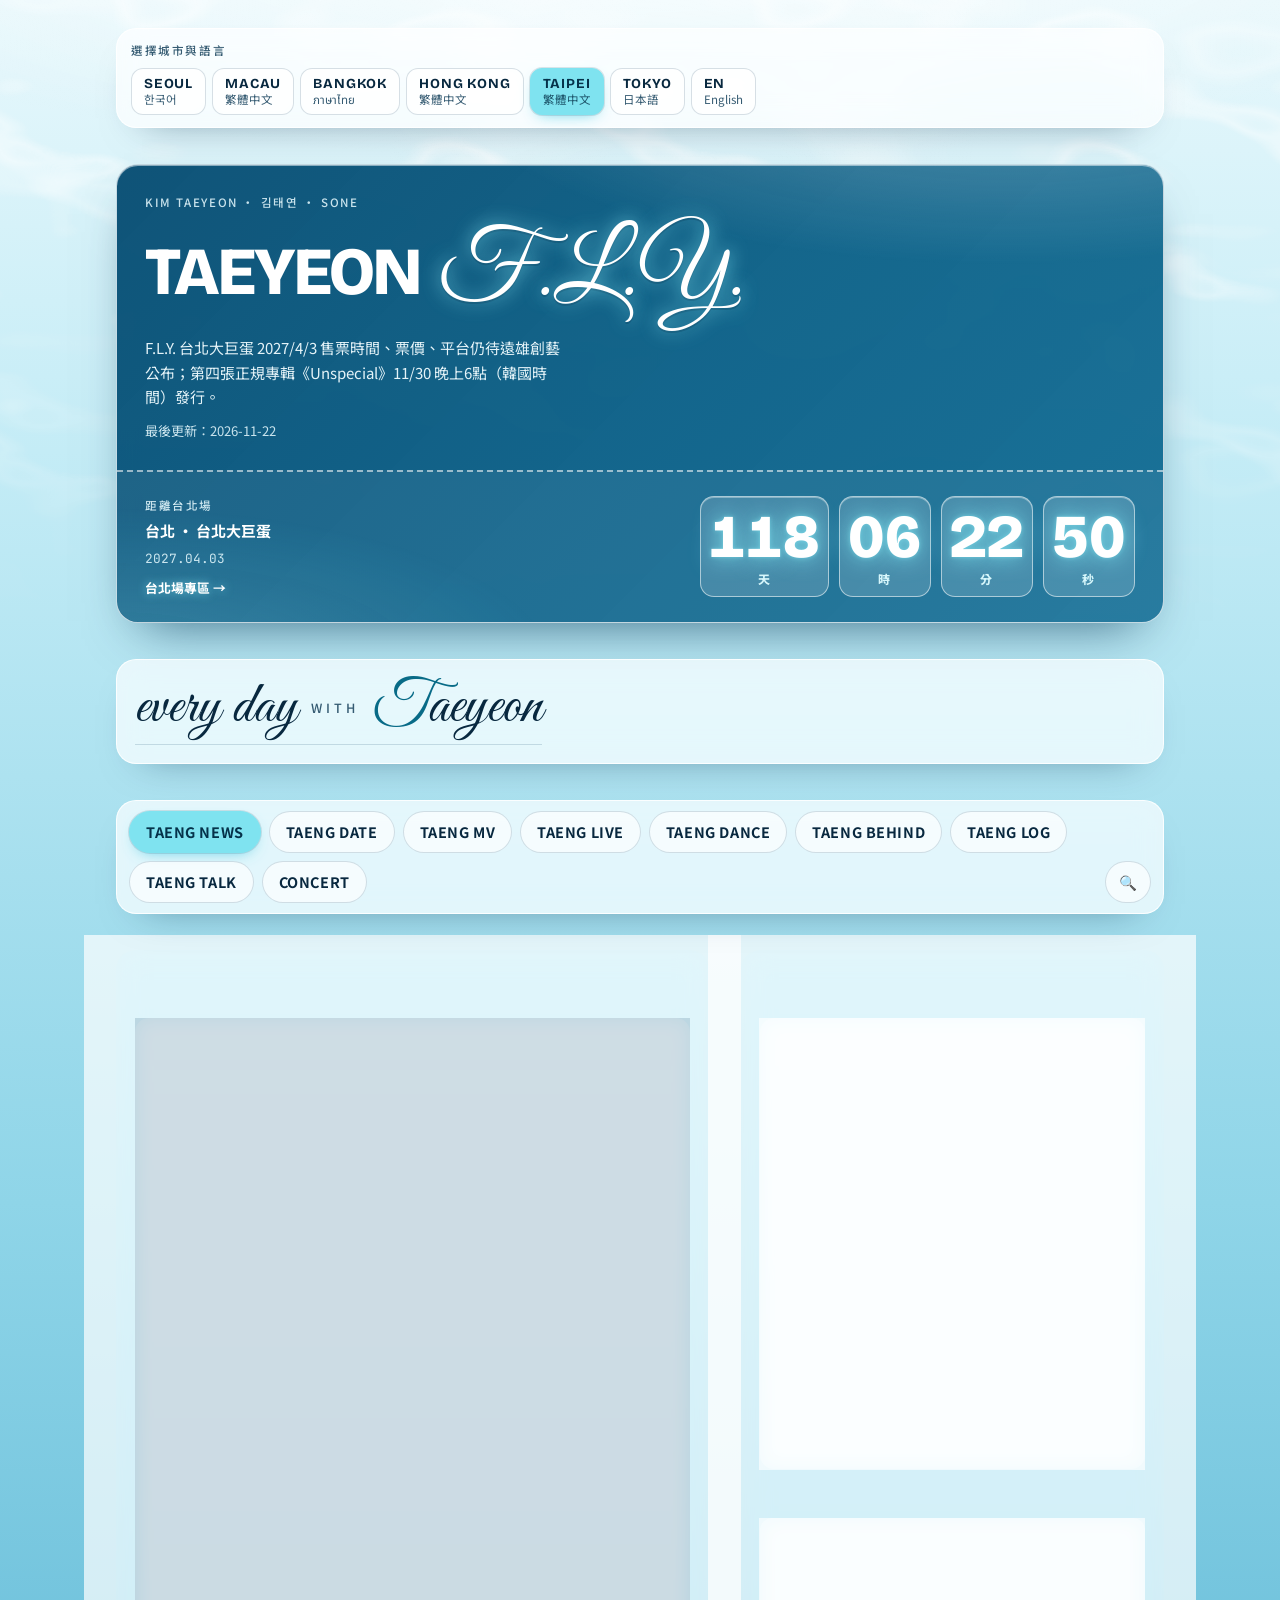
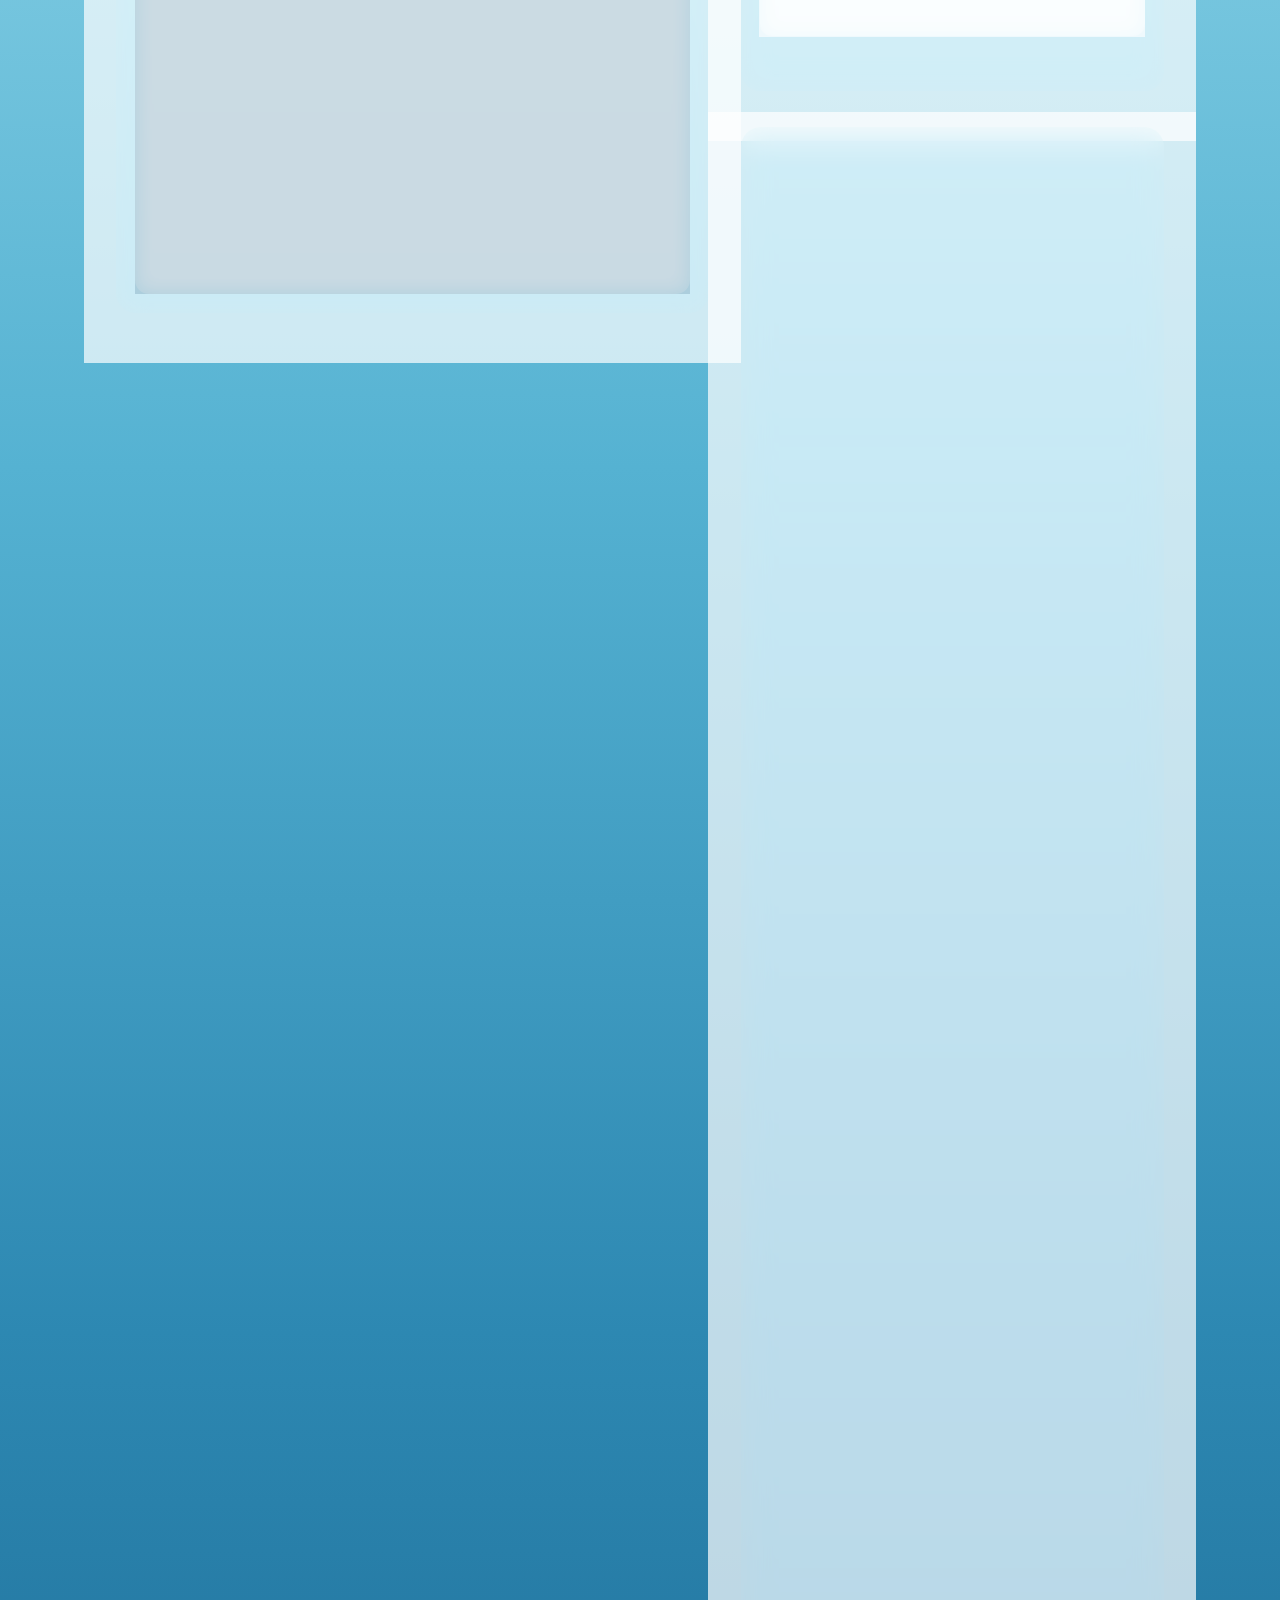
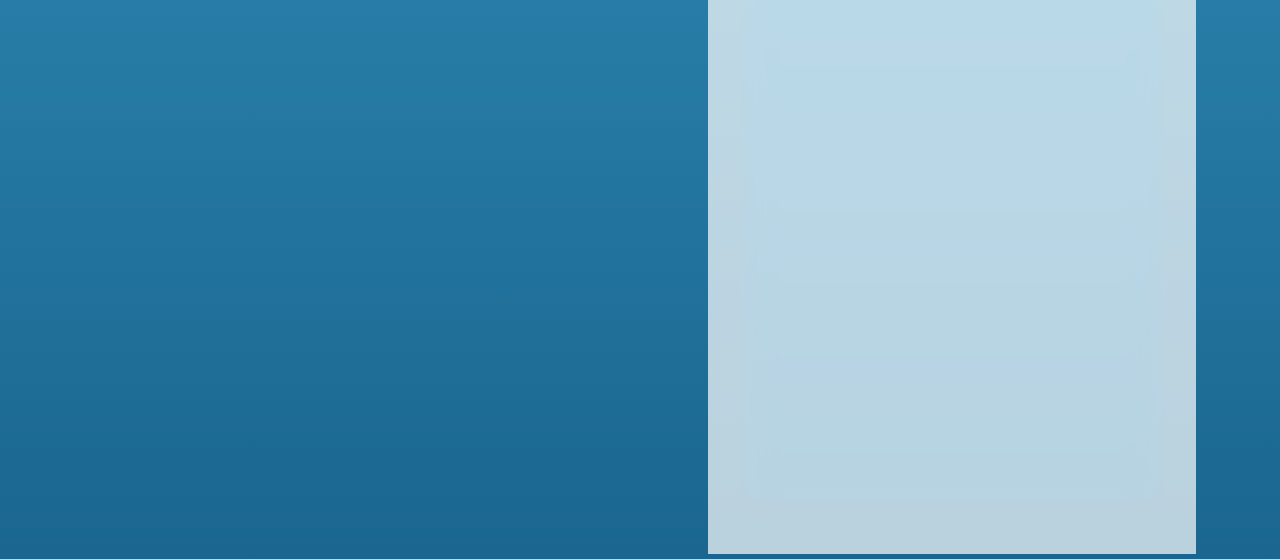
==== commit 965c04ac: "加上 GoatCounter 瀏覽統計 Co-Authored-By: Claude Opus 5.5 <noreply@anthropic.com> Claude-Session: https://" ====
--- a/index.html
+++ b/index.html
@@ -996,5 +996,6 @@
   db.collection("news").orderBy("date","desc").limit(60).onSnapshot(s=>{news=s.docs.map(d=>d.data());renderFilters();renderNews()},()=>{});
 })();
 </script>
+<script data-goatcounter="https://taeyeonwith1.goatcounter.com/count" async src="https://gc.zgo.at/count.js"></script>
 </body>
 </html>
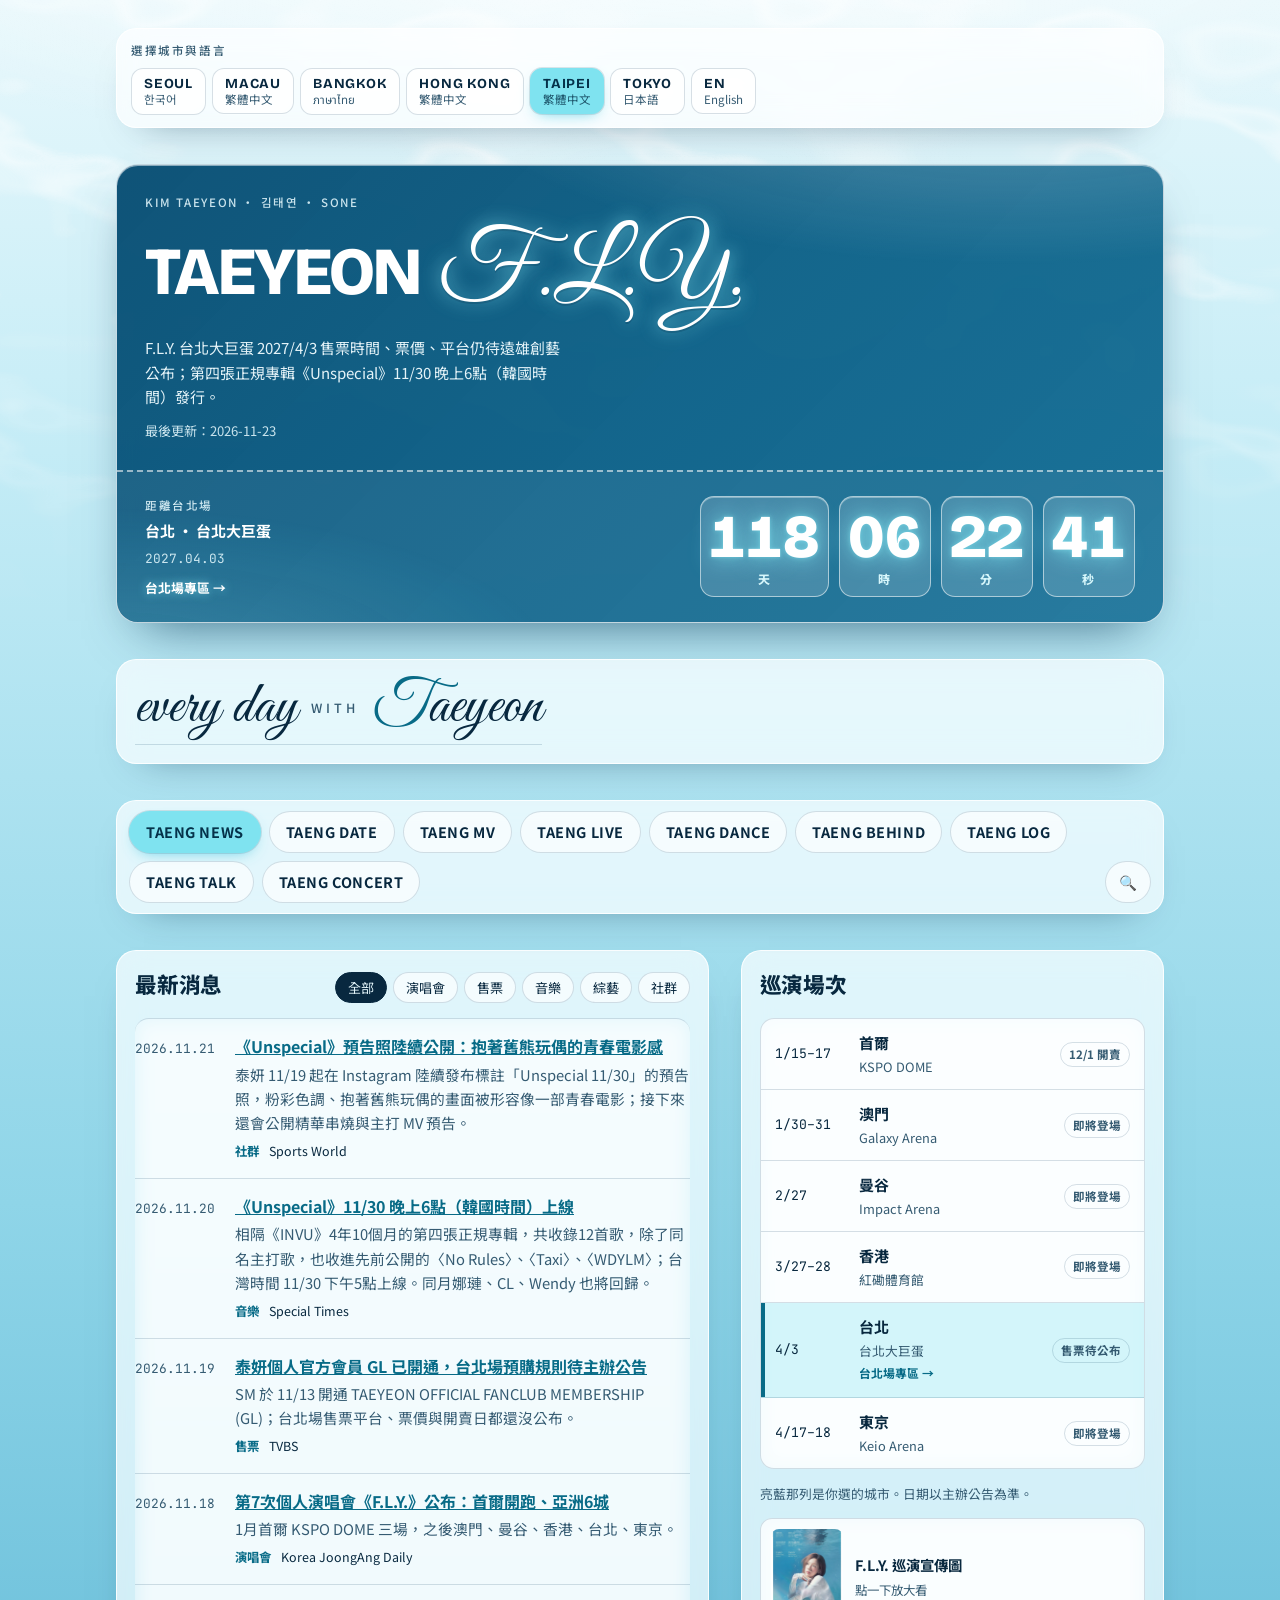
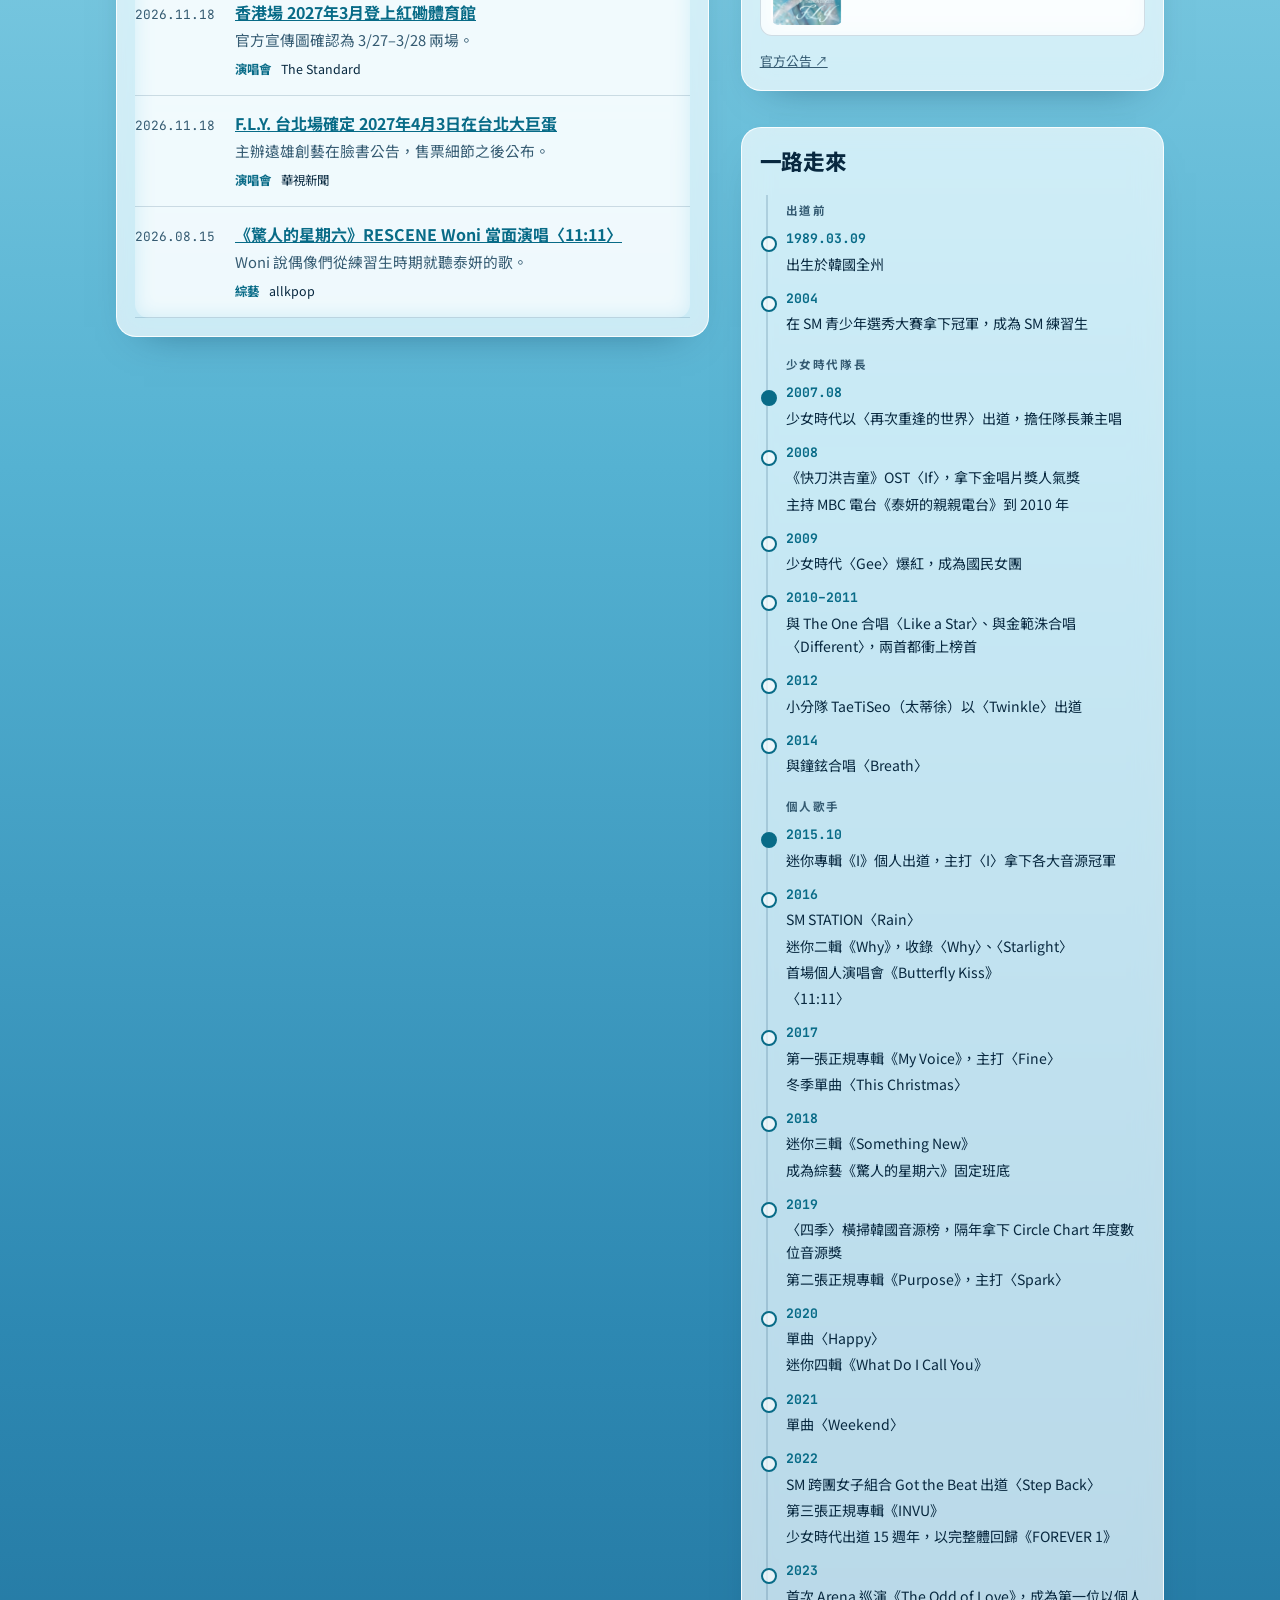
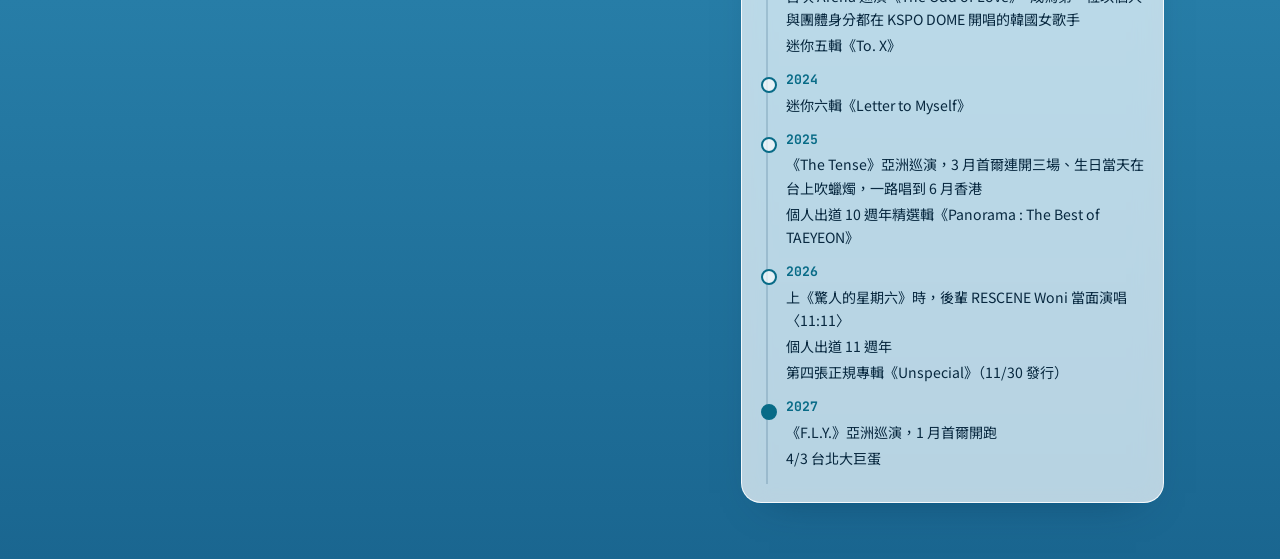
==== commit a8e4d06c: "Remove 3 OST MVs, rename tab to TAENG CONCERT, move Priority to TAENG LIVE Co-Authored-By: Claude Op" ====
--- a/index.html
+++ b/index.html
@@ -424,7 +424,7 @@
     <button type="button" data-go="behind">TAENG BEHIND</button>
     <button type="button" data-go="taenglog">TAENG LOG</button>
     <button type="button" data-go="relax">TAENG TALK</button>
-    <button type="button" data-go="concert">CONCERT</button>
+    <button type="button" data-go="concert">TAENG CONCERT</button>
     <button type="button" class="srchbtn" id="srchbtn" aria-expanded="false" aria-controls="srch" data-i18n-aria="srchAria" aria-label="搜尋影片">🔍</button>
     <div class="srch" id="srch" hidden>
       <input type="search" id="srchq" role="combobox" aria-expanded="false" aria-controls="srchres" aria-autocomplete="list" autocomplete="off" enterkeyhint="search" data-i18n-ph="srchPh" data-i18n-aria="srchAria" aria-label="搜尋影片" placeholder="找影片：歌名、系列…（中／韓／英都可以）">
@@ -548,8 +548,8 @@
 
   <section aria-labelledby="cc-h" data-tab="concert" hidden>
     <div class="head">
-      <div><h2 id="cc-h" class="edw"><span>Concert</span></h2><div class="note" data-i18n="ccNote">2019–2025 巡演紀錄，台北場放最前面，還有回歸倒數直播。</div></div>
-      <div class="filters" id="cctabs" role="group" aria-label="CONCERT"></div>
+      <div><h2 id="cc-h" class="edw"><span>Taeng Concert</span></h2><div class="note" data-i18n="ccNote">2019–2025 巡演紀錄，台北場放最前面，還有回歸倒數直播。</div></div>
+      <div class="filters" id="cctabs" role="group" aria-label="TAENG CONCERT"></div>
     </div>
     <div class="mvplayer">
       <div class="mvframe" id="ccp" data-title="CONCERT"></div>
@@ -834,7 +834,7 @@
     play(id,title){S.id=id;S.title=title;const f=ytFrame(id,title,label);frame.replaceChildren(f);try{f.focus()}catch(e){}},
     stop(){if(S.id&&frame.querySelector("iframe"))S.show(S.id,S.title)}};
   frame._yt=S;return S}
-// 共用的「播放器＋可捲動清單＋分頁」：TAENG LOG、TAENG BEHIND、TAENG TALK、CONCERT、TAENG LIVE、TAENG DANCE 都用這個（各自狀態，互不干擾）
+// 共用的「播放器＋可捲動清單＋分頁」：TAENG LOG、TAENG BEHIND、TAENG TALK、TAENG CONCERT、TAENG LIVE、TAENG DANCE 都用這個（各自狀態，互不干擾）
 function vidList(o){
   const items=o.items||[],st={tab:items[0]?items[0].s:"",cur:items[0]||null};
   function render(){
@@ -881,7 +881,7 @@
   ["四季","사계","four seasons"],["火花","불티","spark"],["wendy","웬디"],
   ["想對自己說的話","내게 들려주고 싶은 이야기","dear me"],["惡夢","악몽","nightmare"],["月蝕","월식","my tragedy"],
   ["我愛你","사랑해요","i love you"],["台北","臺北","타이베이","taipei"],["泰妍","太妍","태연","taeyeon"]];
-const SRCH_SRC=[["mv","TAENG MV",typeof SONGS!=="undefined"?SONGS:[]],["liveclip","TAENG LIVE",typeof LIVECLIPS!=="undefined"?LIVECLIPS:[]],["dance","TAENG DANCE",typeof DANCE!=="undefined"?DANCE:[]],["behind","TAENG BEHIND",typeof BEHIND!=="undefined"?BEHIND:[]],["taenglog","TAENG LOG",typeof LOGS!=="undefined"?LOGS:[]],["relax","TAENG TALK",typeof RELAX!=="undefined"?RELAX:[]],["concert","CONCERT",typeof CONCERTS!=="undefined"?CONCERTS:[]]];
+const SRCH_SRC=[["mv","TAENG MV",typeof SONGS!=="undefined"?SONGS:[]],["liveclip","TAENG LIVE",typeof LIVECLIPS!=="undefined"?LIVECLIPS:[]],["dance","TAENG DANCE",typeof DANCE!=="undefined"?DANCE:[]],["behind","TAENG BEHIND",typeof BEHIND!=="undefined"?BEHIND:[]],["taenglog","TAENG LOG",typeof LOGS!=="undefined"?LOGS:[]],["relax","TAENG TALK",typeof RELAX!=="undefined"?RELAX:[]],["concert","TAENG CONCERT",typeof CONCERTS!=="undefined"?CONCERTS:[]]];
 function sNorm(v){return String(v||"").normalize("NFKC").toLowerCase().replace(/[’‘`]/g,"'").replace(/\s+/g," ").trim()}
 const SRCH_IDX=[];SRCH_SRC.forEach(([sec,label,arr])=>arr.forEach(x=>{if(!x||!x.id)return;
   SRCH_IDX.push({sec,x,label:label+(x.s?" · "+x.s:"")+(x.n?" · "+x.n:x.a?" · "+x.a:x.y?" · "+x.y:""),title:x.t||"",ht:sNorm(x.t),hay:sNorm([x.t,x.n,x.s,x.a,x.b].filter(Boolean).join(" "))})}));
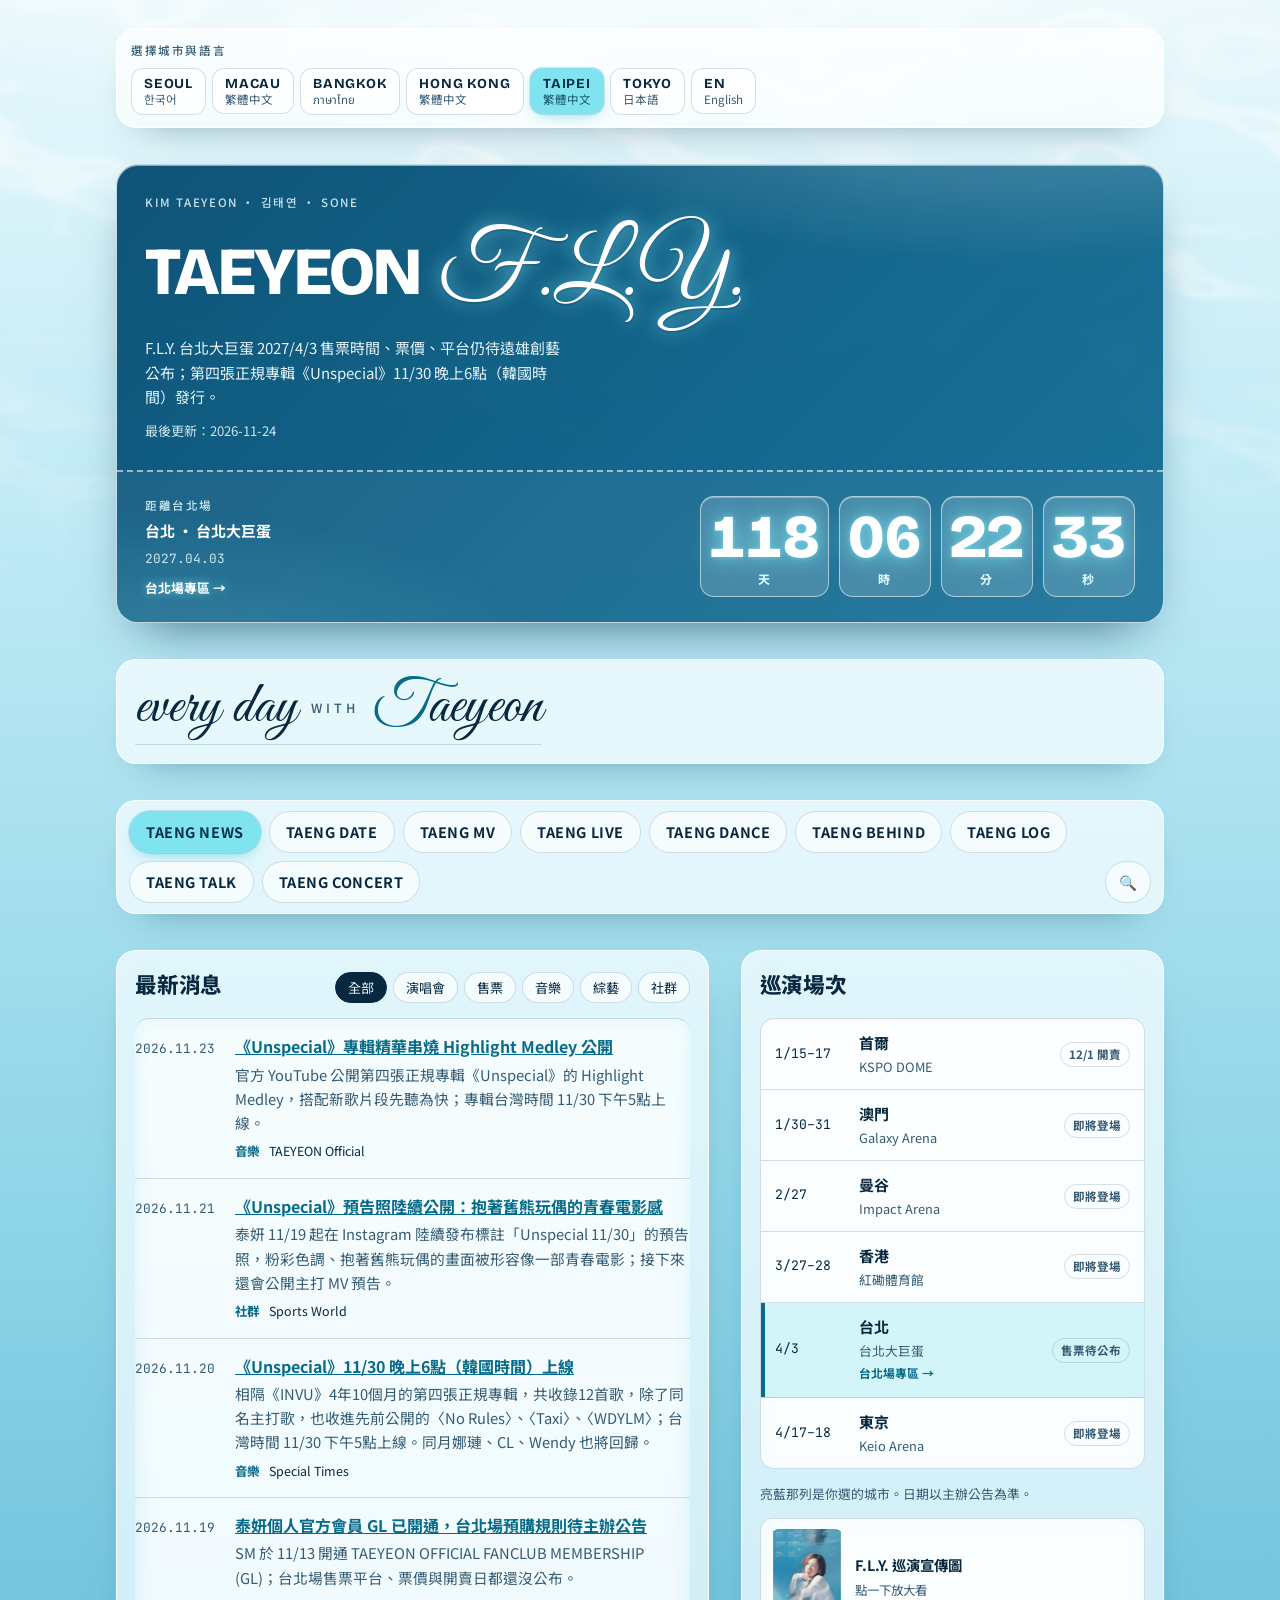
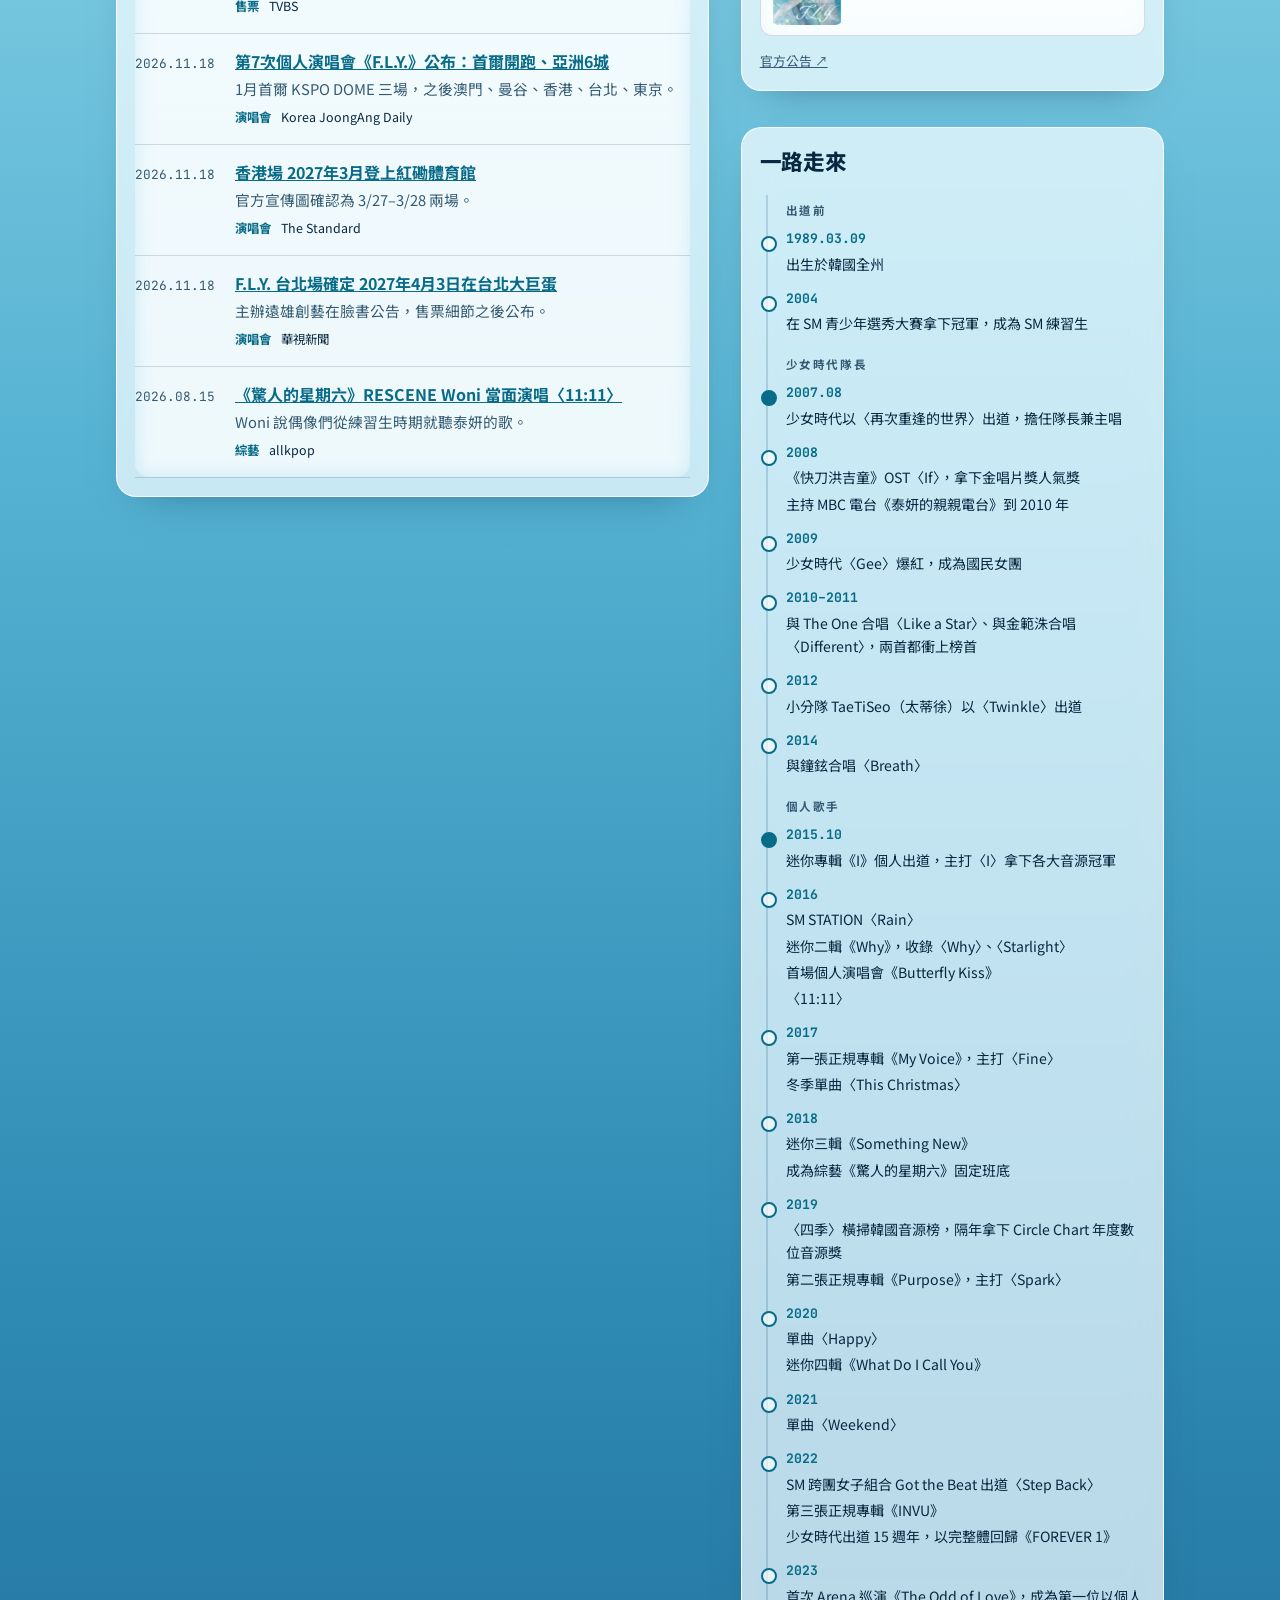
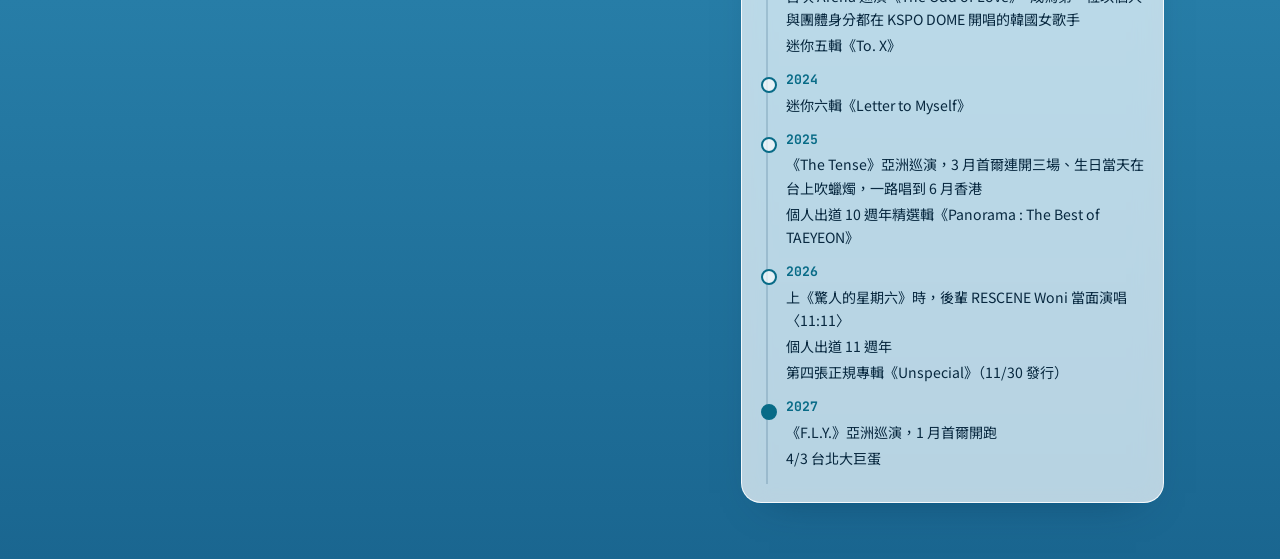
==== commit c882b620: "MV 歌單：新增〈晚餐歌 (만찬가)〉、移除〈INVU（ZHU Remix）〉 Co-Authored-By: Claude Opus 5.5 <noreply@anthropic.com> Clau" ====
--- a/index.html
+++ b/index.html
@@ -880,7 +880,7 @@
 const SRCH_ALIAS=[
   ["四季","사계","four seasons"],["火花","불티","spark"],["wendy","웬디"],
   ["想對自己說的話","내게 들려주고 싶은 이야기","dear me"],["惡夢","악몽","nightmare"],["月蝕","월식","my tragedy"],
-  ["我愛你","사랑해요","i love you"],["台北","臺北","타이베이","taipei"],["泰妍","太妍","태연","taeyeon"]];
+  ["我愛你","사랑해요","i love you"],["台北","臺北","타이베이","taipei"],["泰妍","太妍","태연","taeyeon"],["晚餐歌","晩餐歌","만찬가","bansanka","banquet song"]];
 const SRCH_SRC=[["mv","TAENG MV",typeof SONGS!=="undefined"?SONGS:[]],["liveclip","TAENG LIVE",typeof LIVECLIPS!=="undefined"?LIVECLIPS:[]],["dance","TAENG DANCE",typeof DANCE!=="undefined"?DANCE:[]],["behind","TAENG BEHIND",typeof BEHIND!=="undefined"?BEHIND:[]],["taenglog","TAENG LOG",typeof LOGS!=="undefined"?LOGS:[]],["relax","TAENG TALK",typeof RELAX!=="undefined"?RELAX:[]],["concert","TAENG CONCERT",typeof CONCERTS!=="undefined"?CONCERTS:[]]];
 function sNorm(v){return String(v||"").normalize("NFKC").toLowerCase().replace(/[’‘`]/g,"'").replace(/\s+/g," ").trim()}
 const SRCH_IDX=[];SRCH_SRC.forEach(([sec,label,arr])=>arr.forEach(x=>{if(!x||!x.id)return;
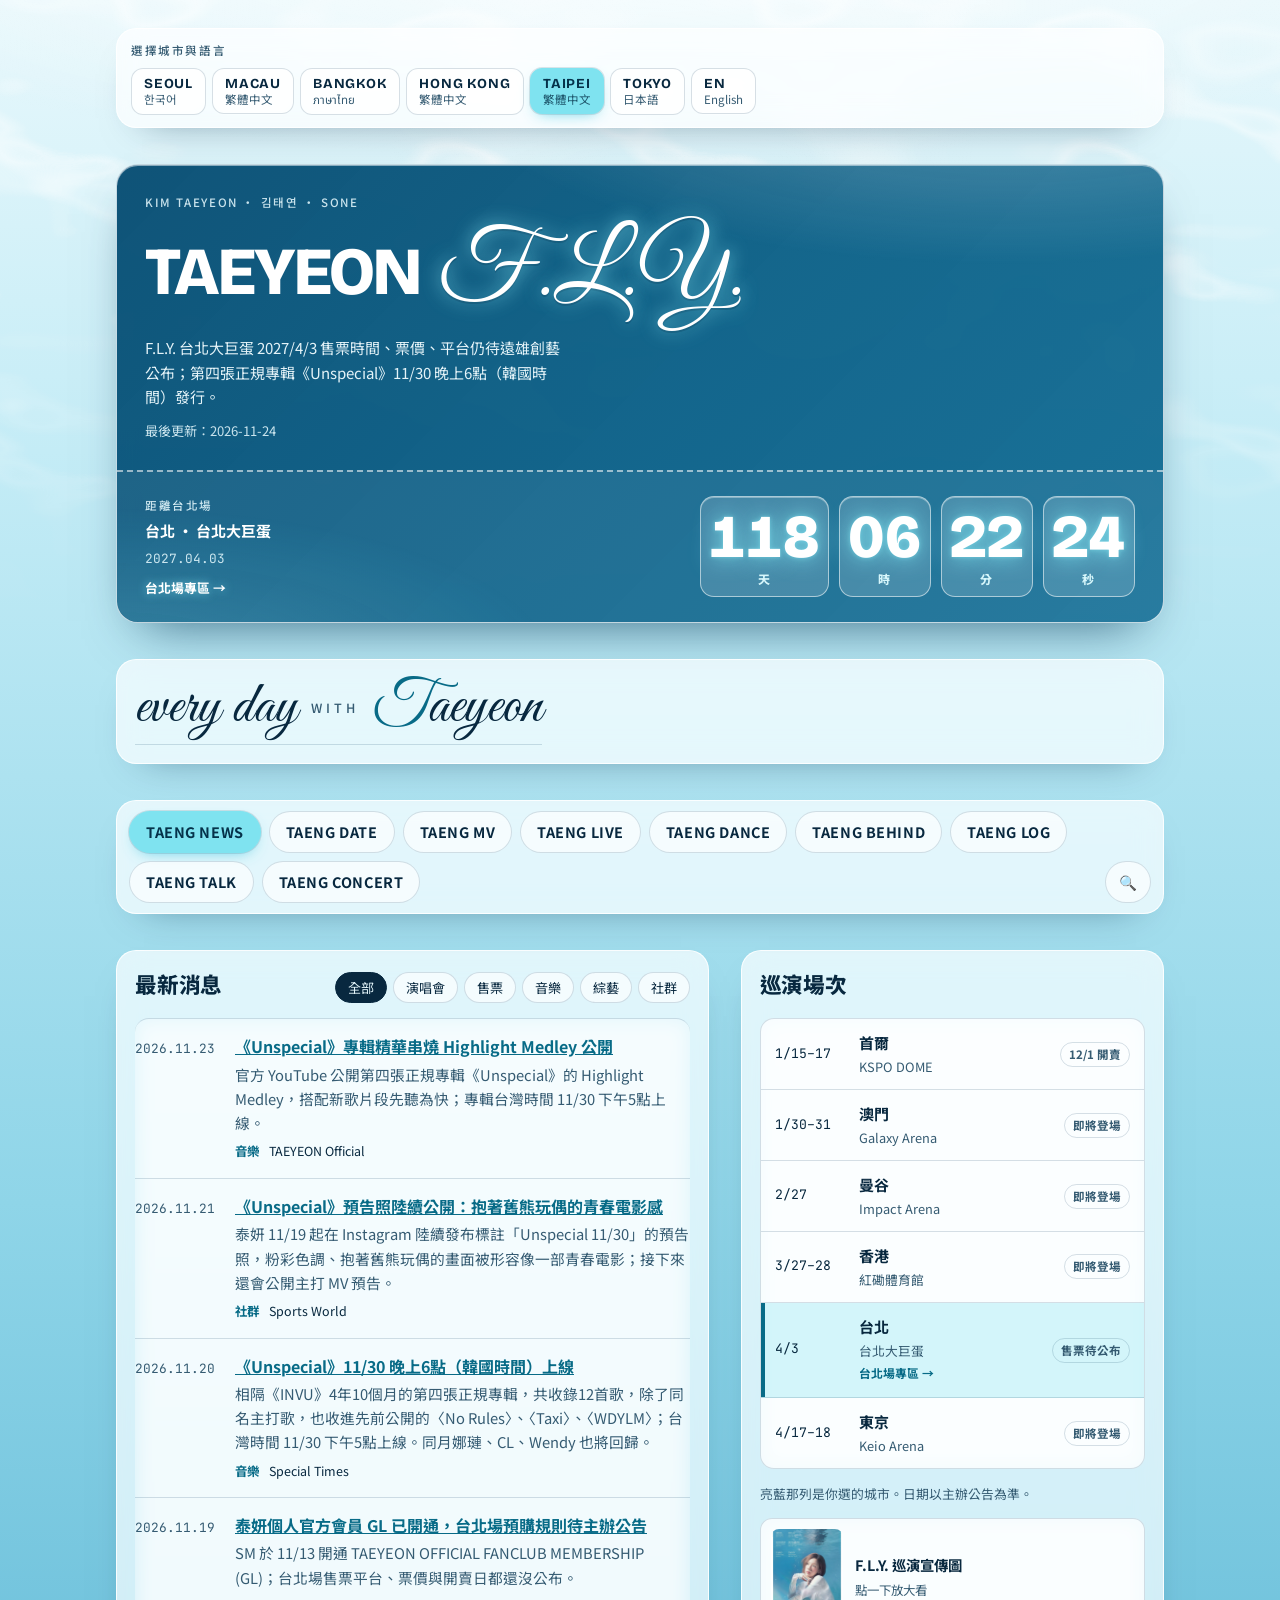
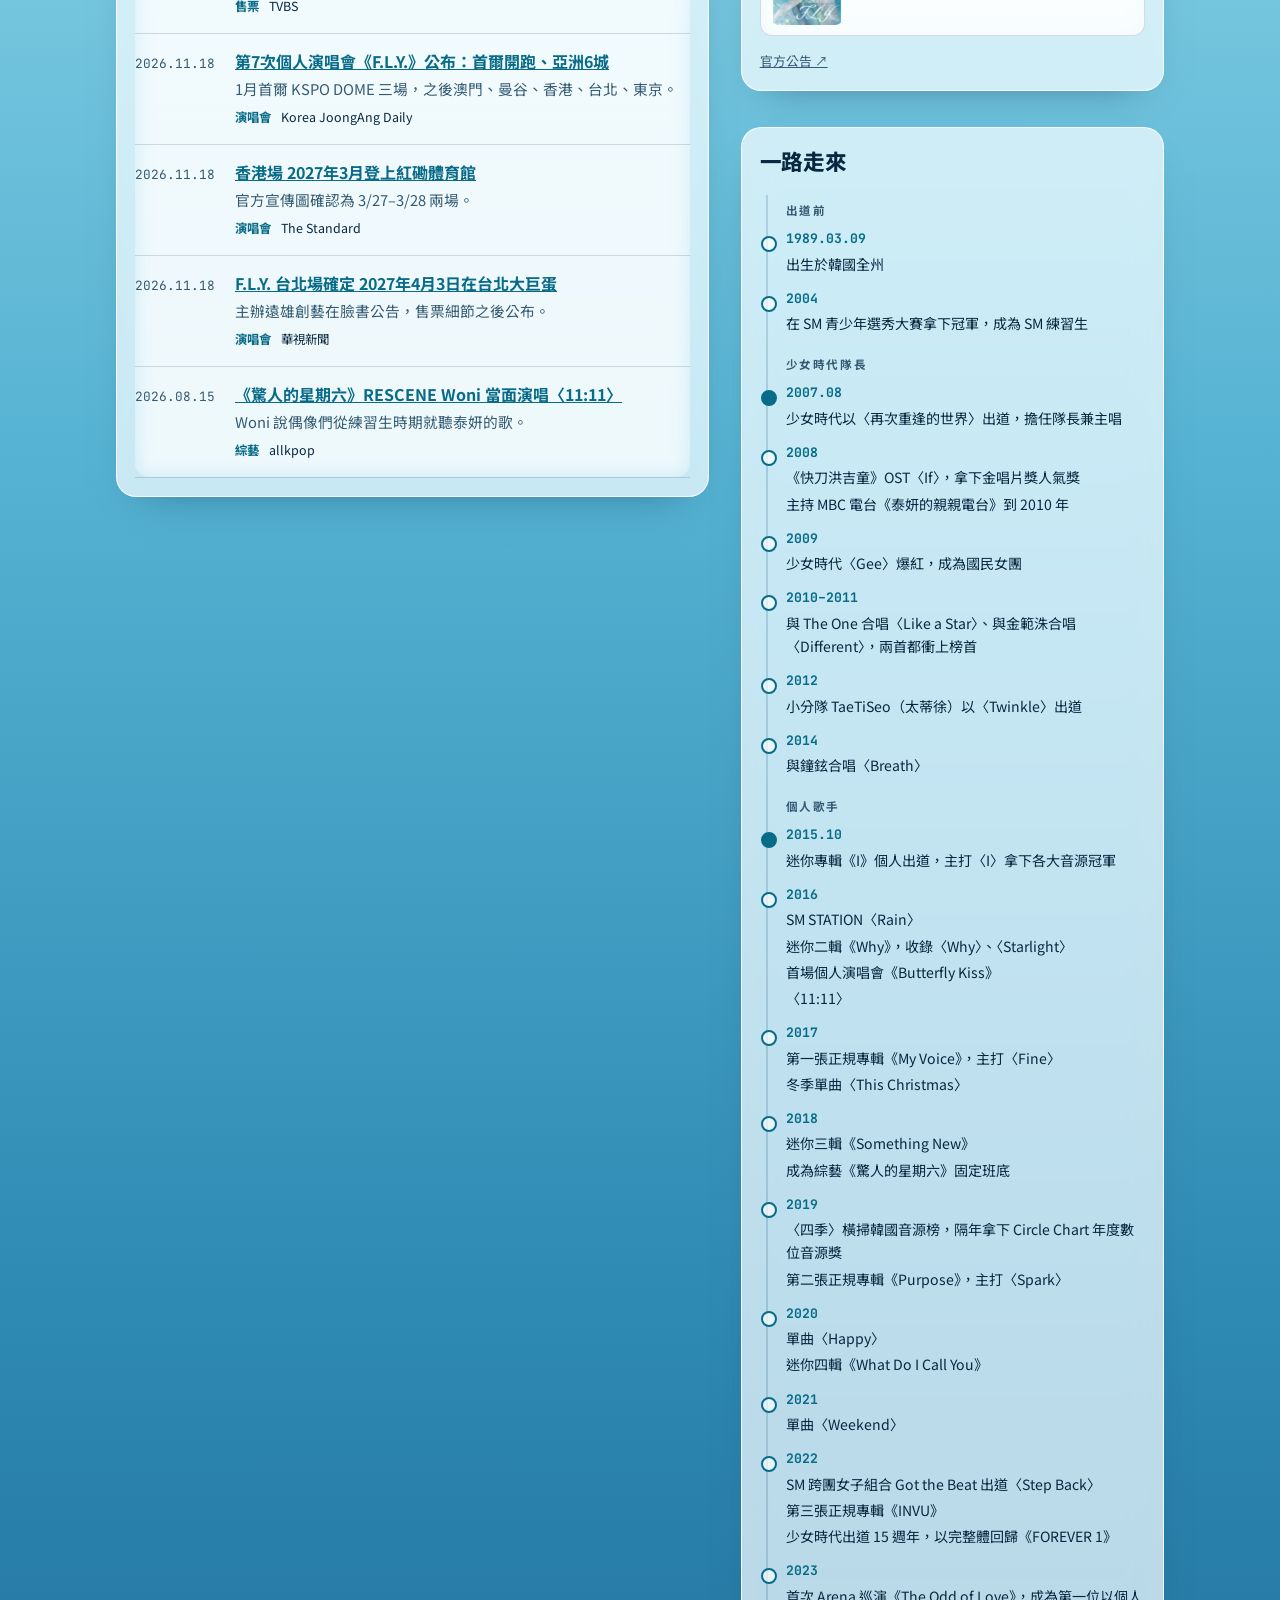
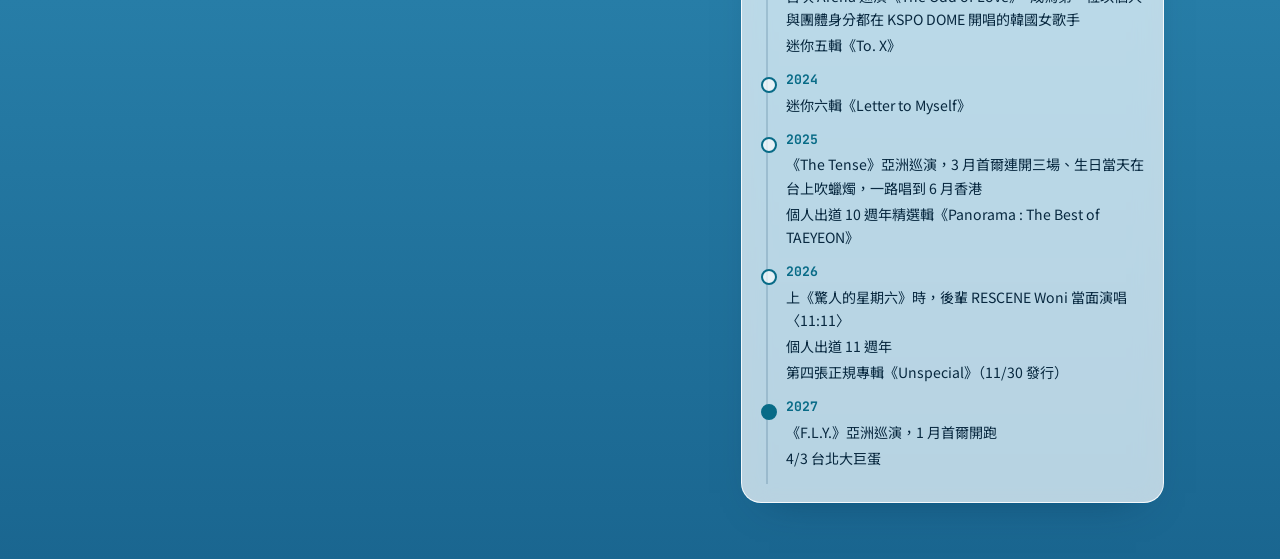
==== commit dc088c32: "MV 歌單：新增〈저녁의 이유 All Night Long〉官方音源 Co-Authored-By: Claude Opus 5.5 <noreply@anthropic.com> Claude-S" ====
--- a/index.html
+++ b/index.html
@@ -880,7 +880,7 @@
 const SRCH_ALIAS=[
   ["四季","사계","four seasons"],["火花","불티","spark"],["wendy","웬디"],
   ["想對自己說的話","내게 들려주고 싶은 이야기","dear me"],["惡夢","악몽","nightmare"],["月蝕","월식","my tragedy"],
-  ["我愛你","사랑해요","i love you"],["台北","臺北","타이베이","taipei"],["泰妍","太妍","태연","taeyeon"],["晚餐歌","晩餐歌","만찬가","bansanka","banquet song"]];
+  ["我愛你","사랑해요","i love you"],["台北","臺北","타이베이","taipei"],["泰妍","太妍","태연","taeyeon"],["夜晚的理由","저녁의 이유","all night long"],["晚餐歌","晩餐歌","만찬가","bansanka","banquet song"]];
 const SRCH_SRC=[["mv","TAENG MV",typeof SONGS!=="undefined"?SONGS:[]],["liveclip","TAENG LIVE",typeof LIVECLIPS!=="undefined"?LIVECLIPS:[]],["dance","TAENG DANCE",typeof DANCE!=="undefined"?DANCE:[]],["behind","TAENG BEHIND",typeof BEHIND!=="undefined"?BEHIND:[]],["taenglog","TAENG LOG",typeof LOGS!=="undefined"?LOGS:[]],["relax","TAENG TALK",typeof RELAX!=="undefined"?RELAX:[]],["concert","TAENG CONCERT",typeof CONCERTS!=="undefined"?CONCERTS:[]]];
 function sNorm(v){return String(v||"").normalize("NFKC").toLowerCase().replace(/[’‘`]/g,"'").replace(/\s+/g," ").trim()}
 const SRCH_IDX=[];SRCH_SRC.forEach(([sec,label,arr])=>arr.forEach(x=>{if(!x||!x.id)return;
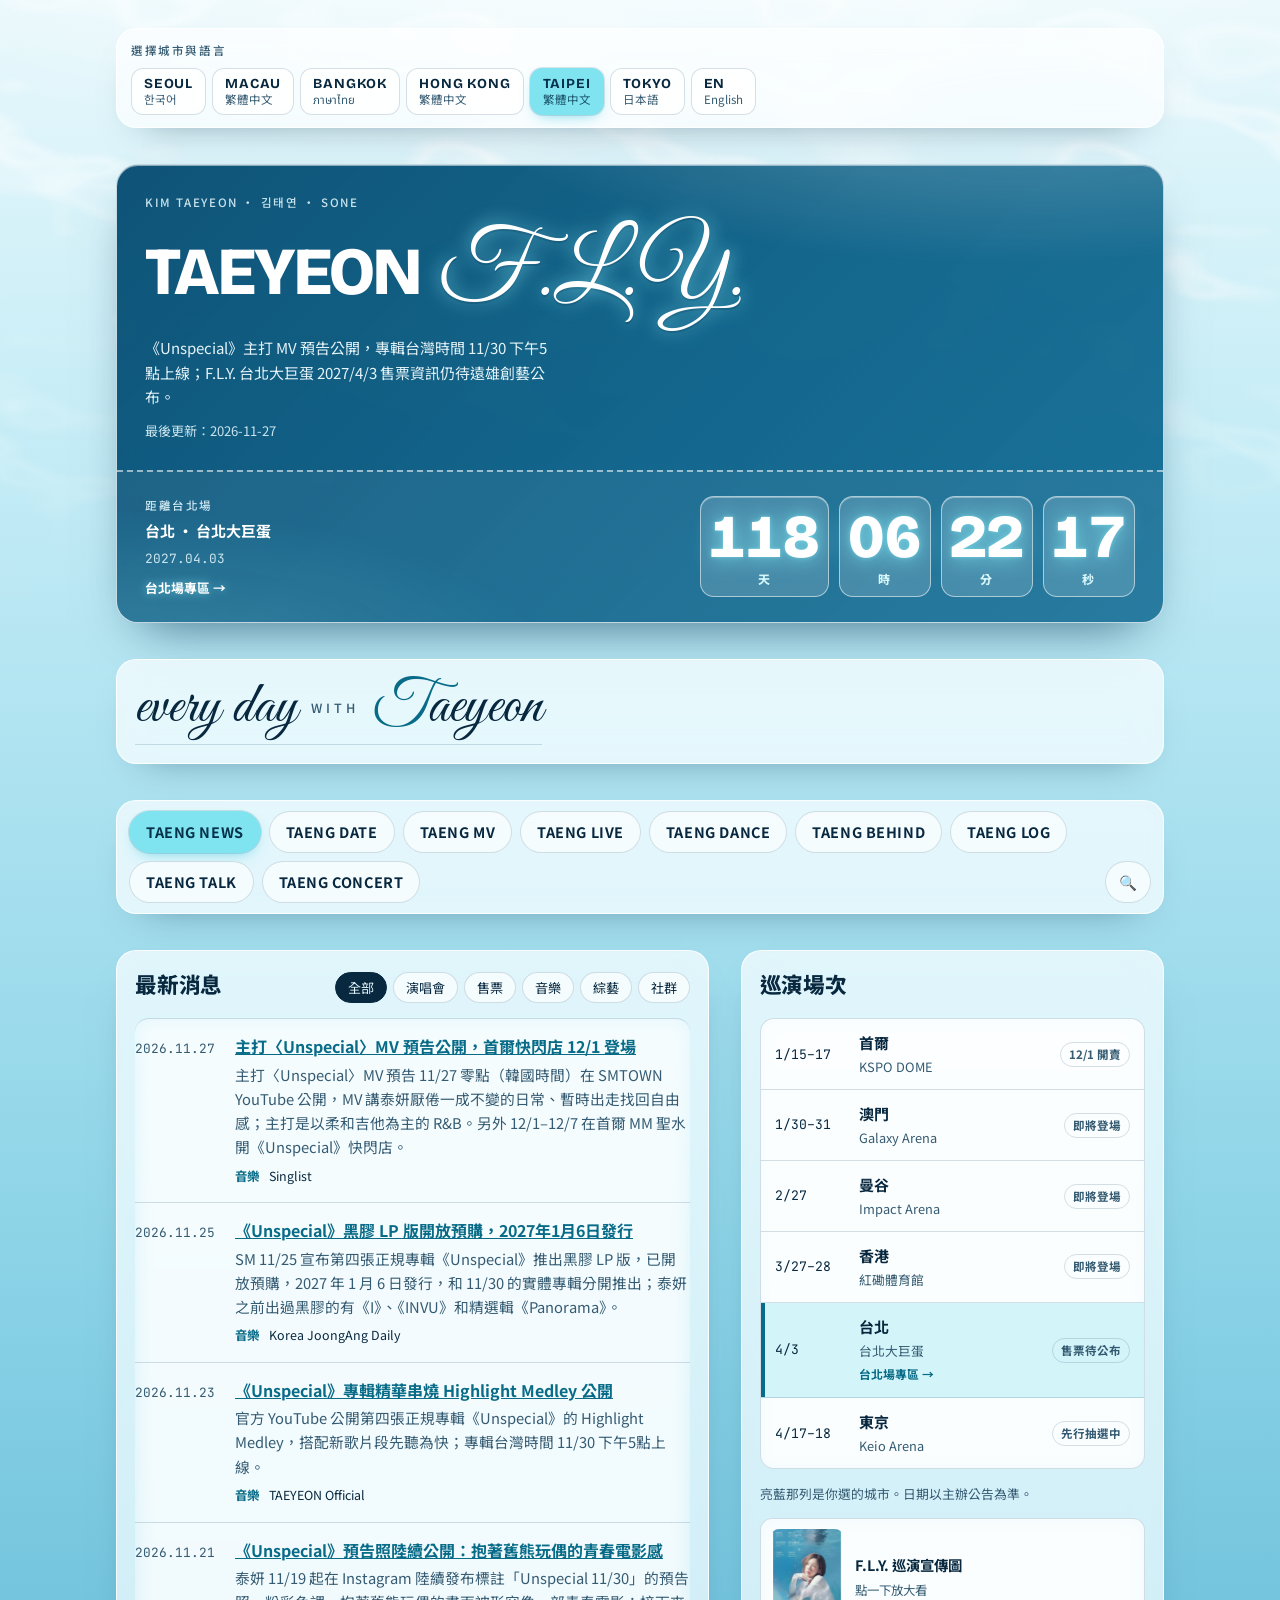
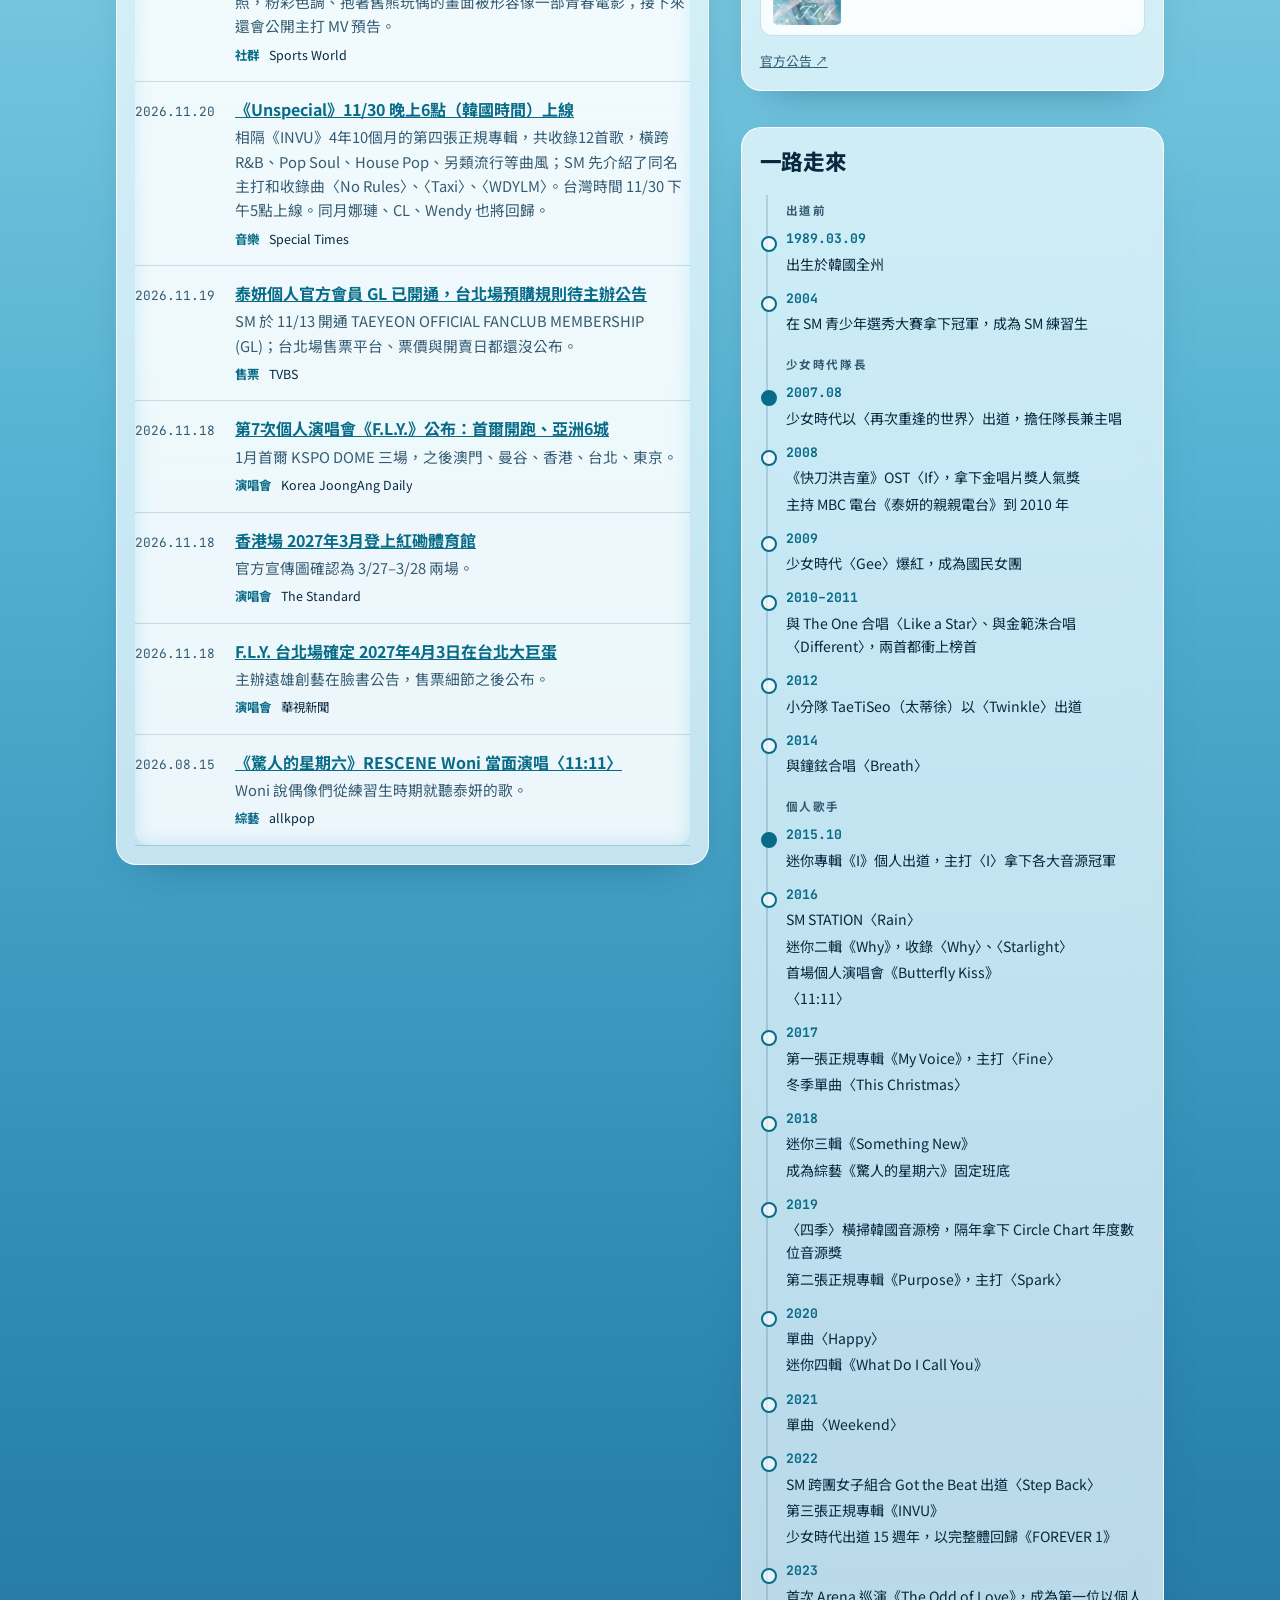
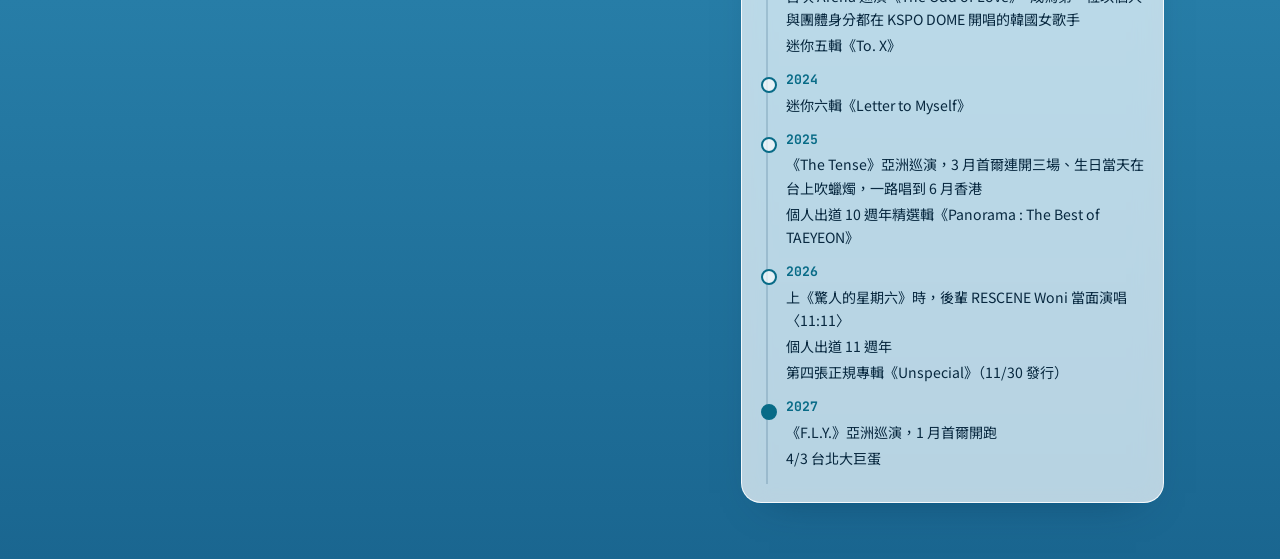
==== commit b4b3fffa: "跑馬燈新增 16 張照片（p137–p152） Co-Authored-By: Claude Opus 5.5 <noreply@anthropic.com> Claude-Session: http" ====
--- a/index.html
+++ b/index.html
@@ -750,7 +750,7 @@
   ["all",...eras].forEach(k=>{const b=el("button",null,T("yr")[k]);b.type="button";b.setAttribute("aria-pressed",String(yfilter===k));b.onclick=()=>{yfilter=k;renderYrFilters();renderGallery()};f.append(b)})}
 let liveOwner=false;
 function capOf(p){return [p.caption,p.credit,(liveOwner&&p.public!==true)?"🔒 只有你看得到":""].filter(Boolean).join(" · ")}
-const PH=[[400,600],[407,600],[901,600],[900,600],[900,600],[402,600],[392,600],[530,600],[899,600],[450,600],[502,600],[277,600],[486,600],[479,600],[400,399],[471,600],[378,600],[394,600],[429,600],[398,600],[398,600],[480,600],[400,600],[423,600],[820,600],[421,600],[400,600],[450,600],[450,300],[481,600],[455,600],[480,600],[386,600],[456,600],[459,600],[482,600],[903,600],[903,600],[640,425],[480,600],[480,600],[480,600],[487,600],[450,600],[480,600],[603,600],[450,600],[450,600],[430,600],[419,600],[450,600],[450,600],[451,600],[450,600],[450,600],[451,600],[450,600],[450,600],[450,600],[450,600],[450,600],[450,600],[450,600],[450,600],[450,600],[567,600],[338,600],[484,600],[480,600],[478,600],[480,600],[480,600],[480,600],[485,600],[480,600],[452,450],[600,600],[480,600],[338,600],[800,600],[512,600],[800,600],[800,600],[800,600],[450,600],[450,600],[450,600],[450,600],[600,600],[600,600],[484,600],[392,600],[443,600],[450,600],[480,600],[480,600],[450,600],[480,600],[450,600],[564,600],[338,600],[450,600],[480,600],[480,600],[480,600],[480,600],[480,600],[480,600],[450,600],[450,600],[337,600],[338,600],[480,600],[450,600],[400,600],[444,600],[600,600],[600,600],[454,600],[480,600],[480,600],[480,600],[480,600],[488,600],[460,600],[480,600],[602,600],[450,600],[451,600],[451,600],[338,600],[480,600],[450,600],[480,600],[600,600],[480,600]].map((d,i)=>({url:new URL("p"+String(i+1).padStart(3,"0")+".webp",location.href).href,w:d[0],h:d[1],category:"daily",caption:"",public:true})).filter((p,i)=>![1,2,4].includes(i));
+const PH=[[400,600],[407,600],[901,600],[900,600],[900,600],[402,600],[392,600],[530,600],[899,600],[450,600],[502,600],[277,600],[486,600],[479,600],[400,399],[471,600],[378,600],[394,600],[429,600],[398,600],[398,600],[480,600],[400,600],[423,600],[820,600],[421,600],[400,600],[450,600],[450,300],[481,600],[455,600],[480,600],[386,600],[456,600],[459,600],[482,600],[903,600],[903,600],[640,425],[480,600],[480,600],[480,600],[487,600],[450,600],[480,600],[603,600],[450,600],[450,600],[430,600],[419,600],[450,600],[450,600],[451,600],[450,600],[450,600],[451,600],[450,600],[450,600],[450,600],[450,600],[450,600],[450,600],[450,600],[450,600],[450,600],[567,600],[338,600],[484,600],[480,600],[478,600],[480,600],[480,600],[480,600],[485,600],[480,600],[452,450],[600,600],[480,600],[338,600],[800,600],[512,600],[800,600],[800,600],[800,600],[450,600],[450,600],[450,600],[450,600],[600,600],[600,600],[484,600],[392,600],[443,600],[450,600],[480,600],[480,600],[450,600],[480,600],[450,600],[564,600],[338,600],[450,600],[480,600],[480,600],[480,600],[480,600],[480,600],[480,600],[450,600],[450,600],[337,600],[338,600],[480,600],[450,600],[400,600],[444,600],[600,600],[600,600],[454,600],[480,600],[480,600],[480,600],[480,600],[488,600],[460,600],[480,600],[602,600],[450,600],[451,600],[451,600],[338,600],[480,600],[450,600],[480,600],[600,600],[480,600],[800,600],[800,600],[800,600],[800,600],[800,600],[800,600],[800,600],[450,600],[450,600],[450,600],[800,600],[800,600],[800,600],[450,600],[450,600],[450,600]].map((d,i)=>({url:new URL("p"+String(i+1).padStart(3,"0")+".webp",location.href).href,w:d[0],h:d[1],category:"daily",caption:"",public:true})).filter((p,i)=>![1,2,4].includes(i));
 function photoSrc(p){if(p.url&&/^\/_blob\/|^https:\/\//.test(p.url))return p.url;if(p.assetId&&/^[0-9a-f]{32}$/.test(p.assetId))return "/_blob/"+p.assetId;return null}
 function renderPhFilters(){
   const f=$("phfilters");f.replaceChildren();
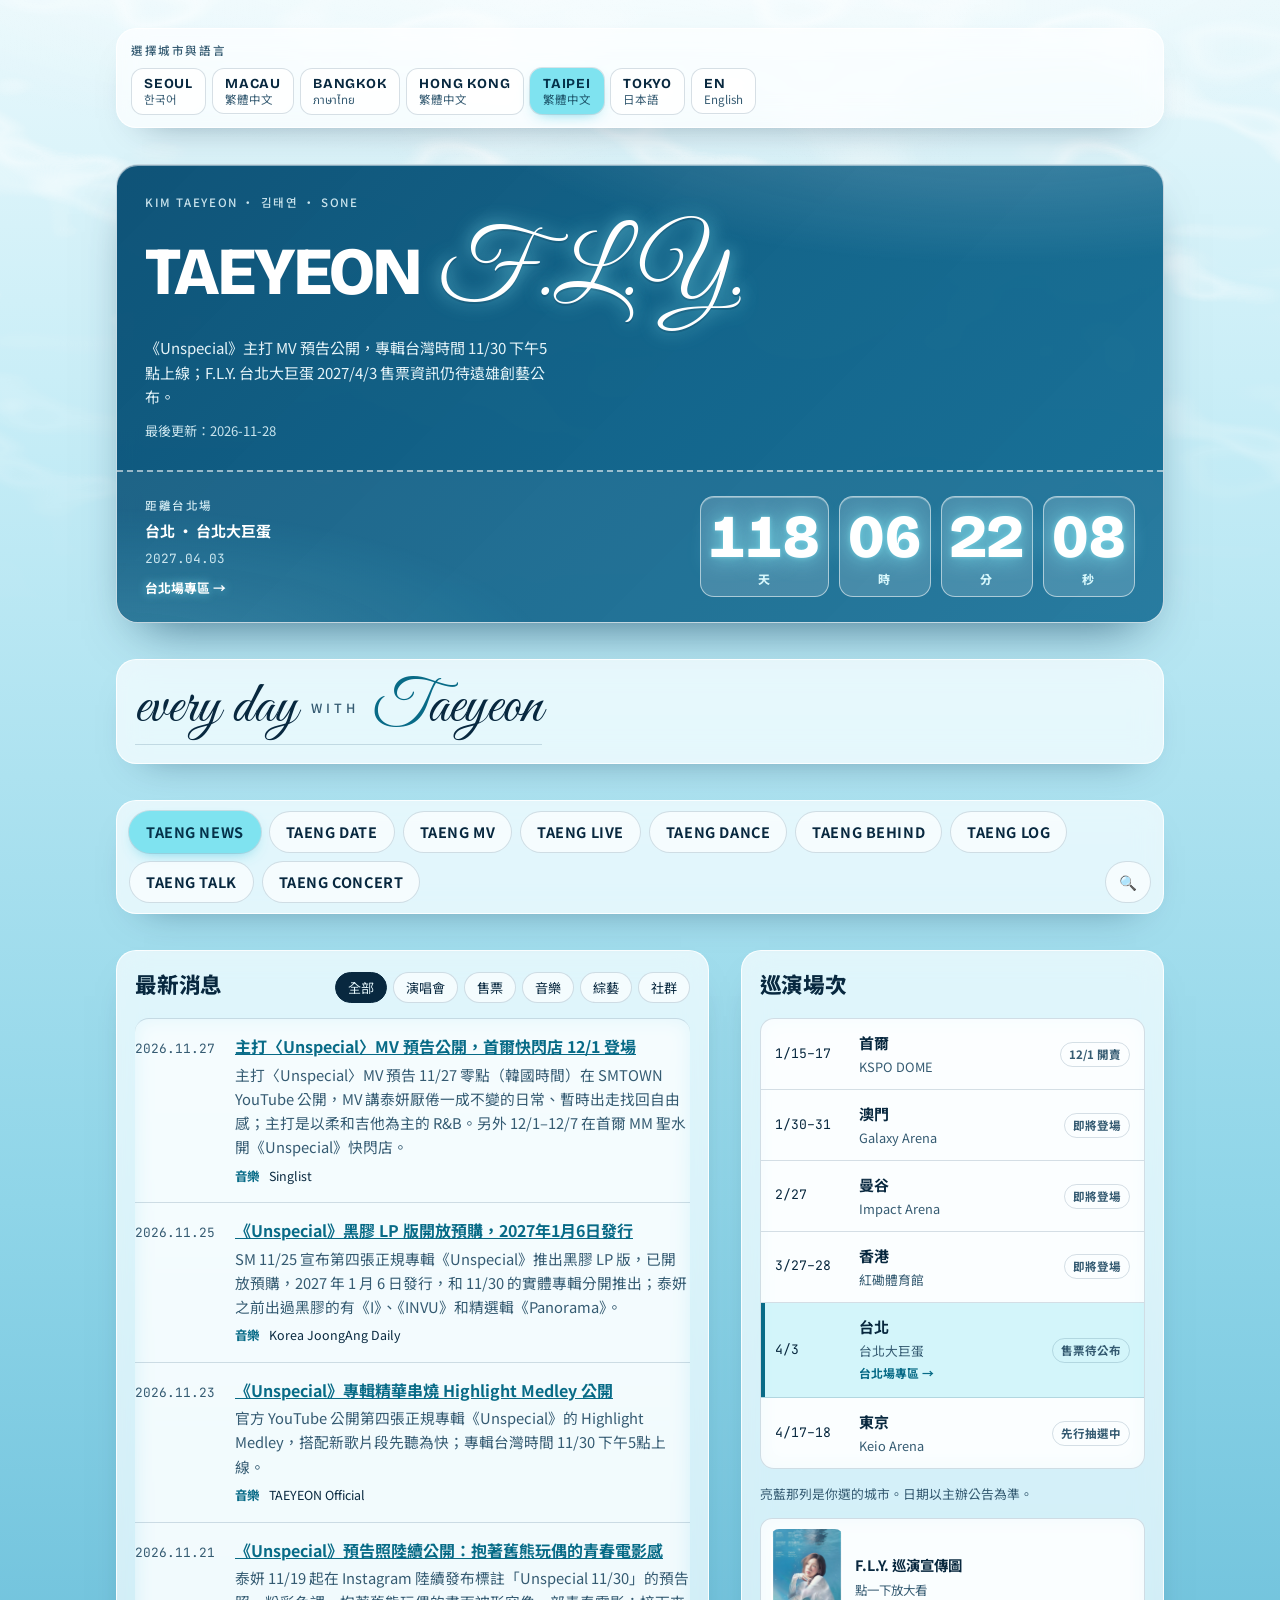
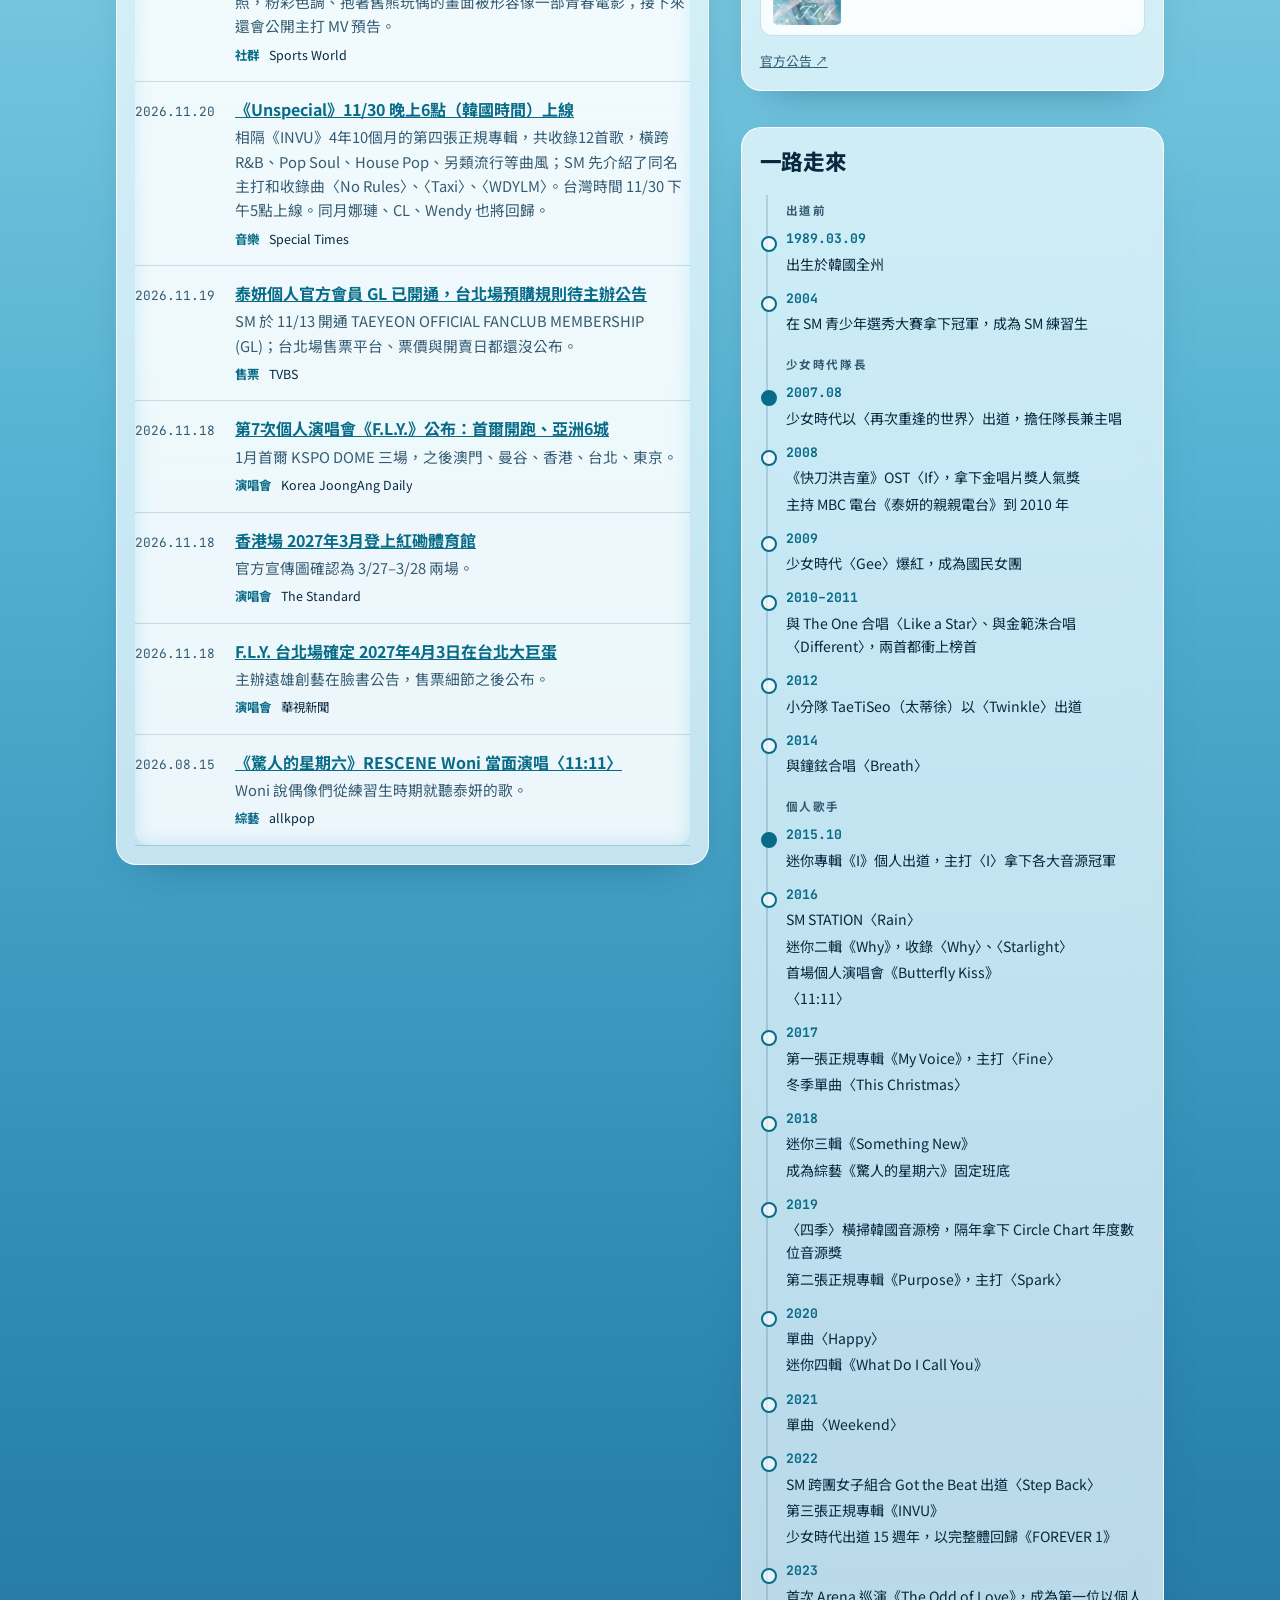
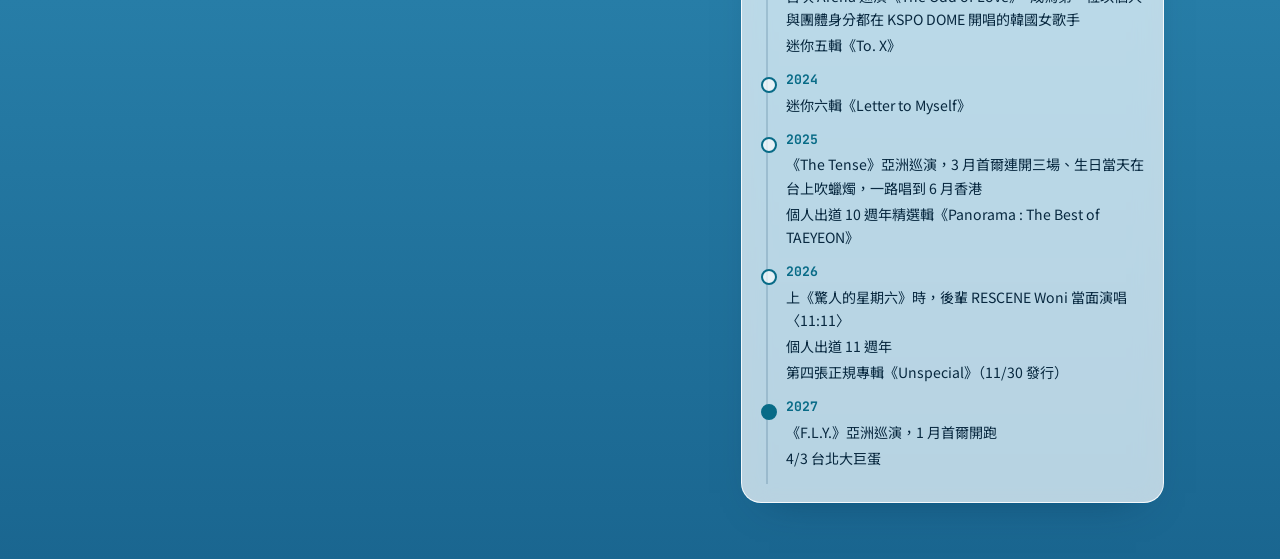
==== commit 173de9d4: "F.L.Y. 開場動畫減少卡頓：拿掉模糊、光紋改一層只平移、等草寫字型載好 Co-Authored-By: Claude Opus 5.5 <noreply@anthropic.com> Claude" ====
--- a/index.html
+++ b/index.html
@@ -11,7 +11,7 @@
   var fly=q==="fly"||(q!=="classic"&&Date.now()>=Date.parse("2026-11-30T17:00:00+08:00"));
   if(!fly)return;d.setAttribute("data-theme","fly");
   /* 草寫字 Great Vibes 只有 fly 主題用到，才載入 */
-  var l=document.createElement("link");l.rel="stylesheet";l.href="https://fonts.googleapis.com/css2?family=Great+Vibes&display=swap";document.head.appendChild(l);
+  var l=document.createElement("link");l.id="gvfont";l.rel="stylesheet";l.href="https://fonts.googleapis.com/css2?family=Great+Vibes&display=swap";document.head.appendChild(l);
   var m=document.querySelector('meta[name="theme-color"]');if(m)m.setAttribute("content",matchMedia("(prefers-color-scheme: dark)").matches?"#0d4a6e":"#c4ecf6")})();
 </script>
 <meta name="description" content="泰妍應援站：最新消息、F.L.Y. 巡演倒數、MV 播放器與年表。">
@@ -291,7 +291,7 @@
 @media (max-width:360px){.tp-info{grid-template-columns:1fr}}
 @media (prefers-reduced-motion:reduce){.randbtn{transition:none}}
 </style>
-<link rel="stylesheet" href="theme-fly.css?v=2">
+<link rel="stylesheet" href="theme-fly.css?v=3">
 </head>
 <body>
 <style>
@@ -359,7 +359,11 @@
     o.setAttribute("aria-label","略過開場");
     var end=function(e){if(e)e.stopPropagation();if(busy)return;busy=true;clearTimeout(tm);o.classList.add("bk-done");
       setTimeout(function(){o.remove();root.style.overflow=""},1000)};
-    var tm=setTimeout(end,1900);
+    /* 等 Great Vibes 載好再讓文字浮上來（最多等 0.6 秒），總長約 2 秒不變 */
+    var go=false,tm,start=function(){if(go)return;go=true;o.classList.add("fly-go");tm=setTimeout(end,1800)};
+    var gl=document.getElementById("gvfont"),fl=function(){try{document.fonts.load('1em "Great Vibes"').then(start,start)}catch(e){start()}};
+    if(!gl)start();else if(gl.sheet)fl();else{gl.addEventListener("load",fl);gl.addEventListener("error",start)}
+    setTimeout(start,600);
     o.addEventListener("click",end);
     o.addEventListener("keydown",function(e){if(e.key==="Enter"||e.key===" "||e.key==="Escape"){e.preventDefault();end()}});
     o.querySelector(".bk-skip").addEventListener("click",end);
--- a/theme-fly.css
+++ b/theme-fly.css
@@ -138,13 +138,18 @@
 [data-theme="fly"] #bookintro .bk-skip{border-color:rgba(255,255,255,.7);color:#fff;background:rgba(5,50,74,.18);z-index:2}
 .fly-intro{position:absolute;inset:0;pointer-events:none}
 .fly-intro .fly-surface{height:100%;-webkit-mask-image:none;mask-image:none;z-index:0}
-.fly-intro .fly-surface i{opacity:.7}
+/* 開場只留一層光紋、只做平移（不斜切、不縮放），比較不吃效能 */
+.fly-intro .fly-surface i{opacity:.7;animation:flydrift 6s ease-in-out infinite alternate}
+.fly-intro .fly-surface i+i{display:none}
+@keyframes flydrift{from{transform:translate3d(0,0,0)}to{transform:translate3d(-6%,2%,0)}}
+/* 文字等草寫字型載好（.fly-go，最多等 0.6 秒）才開始浮上來，避免中途換字型跳一下 */
 .fly-intro-t{position:absolute;inset:0;display:grid;place-content:center;justify-items:center;gap:6px;color:#fff;text-align:center;
-  animation:flyin 1.1s ease-out .15s both}
+  opacity:0;will-change:transform,opacity}
+.fly-go .fly-intro-t{animation:flyin 1.1s ease-out .05s both}
 .fly-intro-t b{font-family:var(--script);font-weight:400;font-size:clamp(84px,22vw,160px);line-height:1;
   text-shadow:0 0 30px rgba(127,227,240,.95),0 4px 14px rgba(3,50,80,.35)}
 .fly-intro-t small{font:700 12px/1.4 system-ui,sans-serif;letter-spacing:.34em;color:#fff;text-shadow:0 1px 2px rgba(2,40,66,.75),0 1px 10px rgba(3,50,80,.65);padding-left:.34em}
-@keyframes flyin{from{opacity:0;transform:translateY(24px);filter:blur(6px)}to{opacity:1;transform:none;filter:none}}
+@keyframes flyin{from{opacity:0;transform:translate3d(0,24px,0)}to{opacity:1;transform:none}}
 
 /* ---------- 減少動態：關掉所有動畫 ---------- */
 @media (prefers-reduced-motion:reduce){
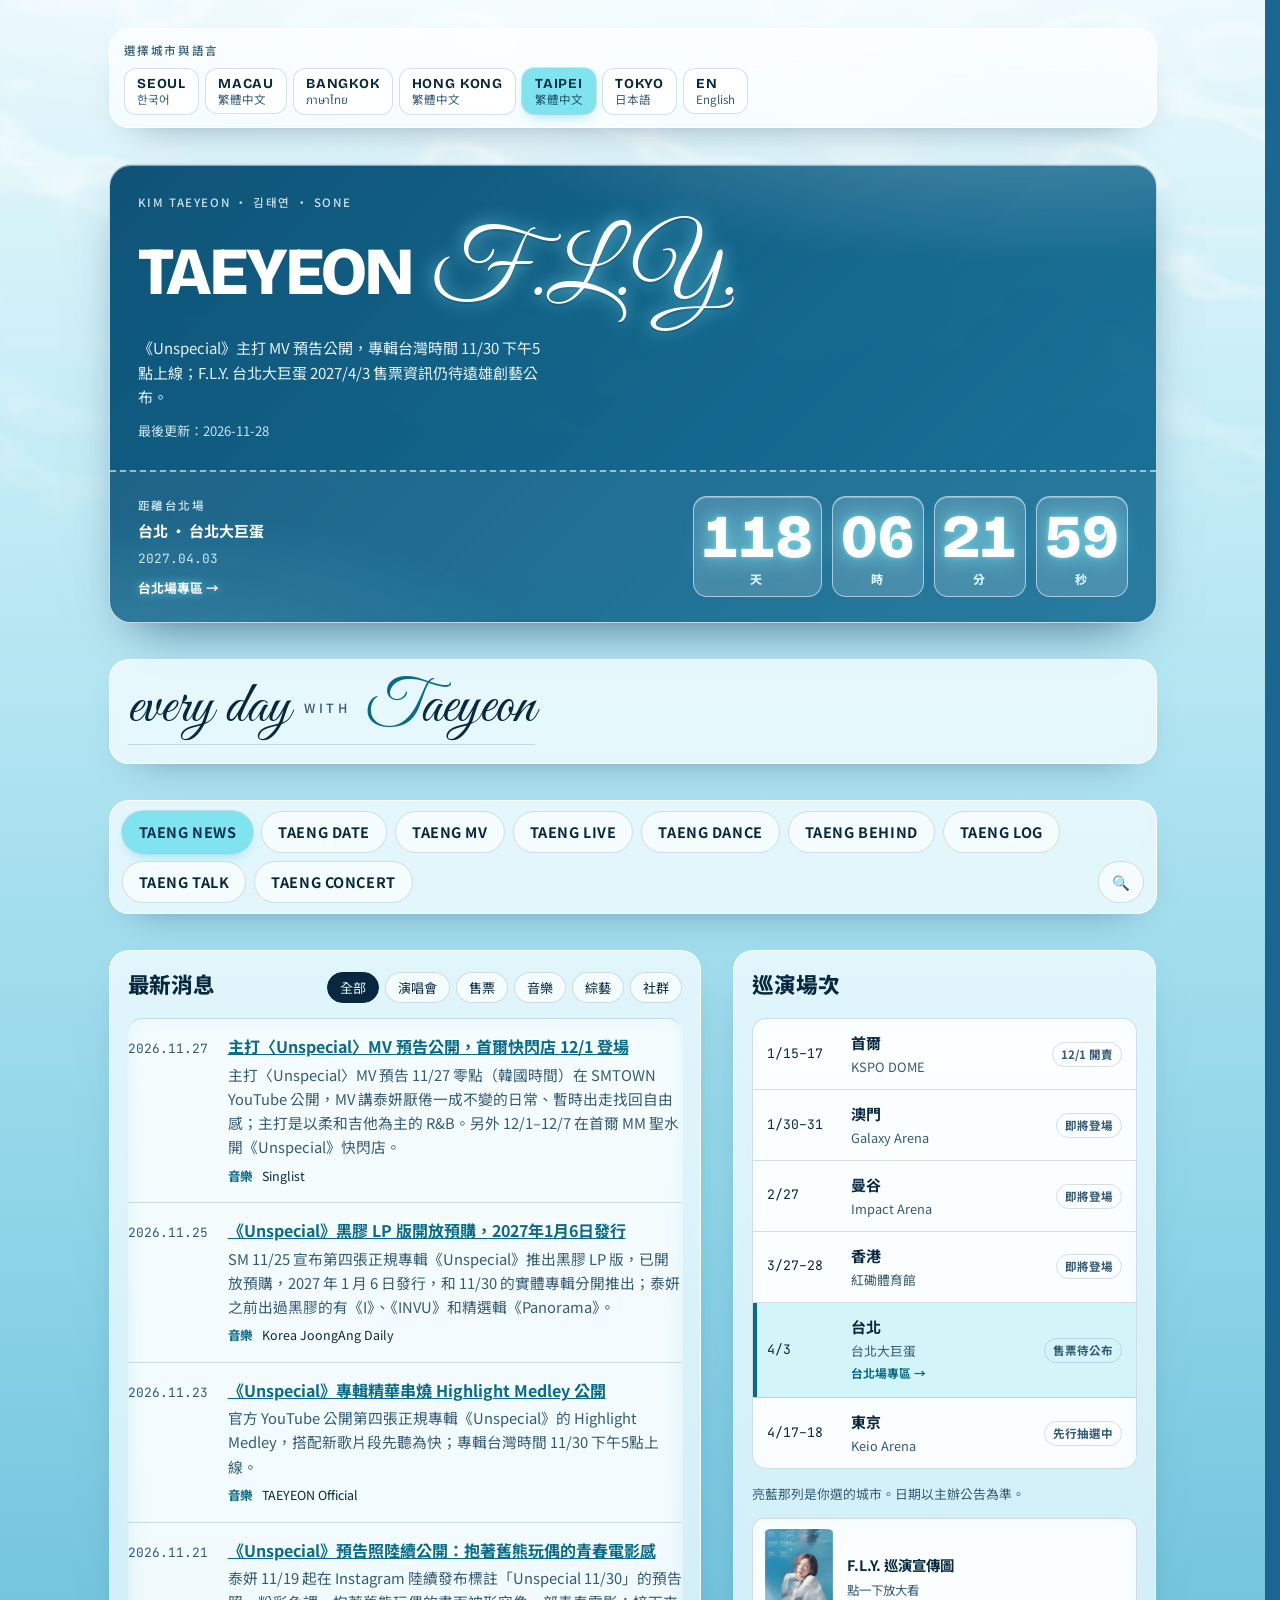
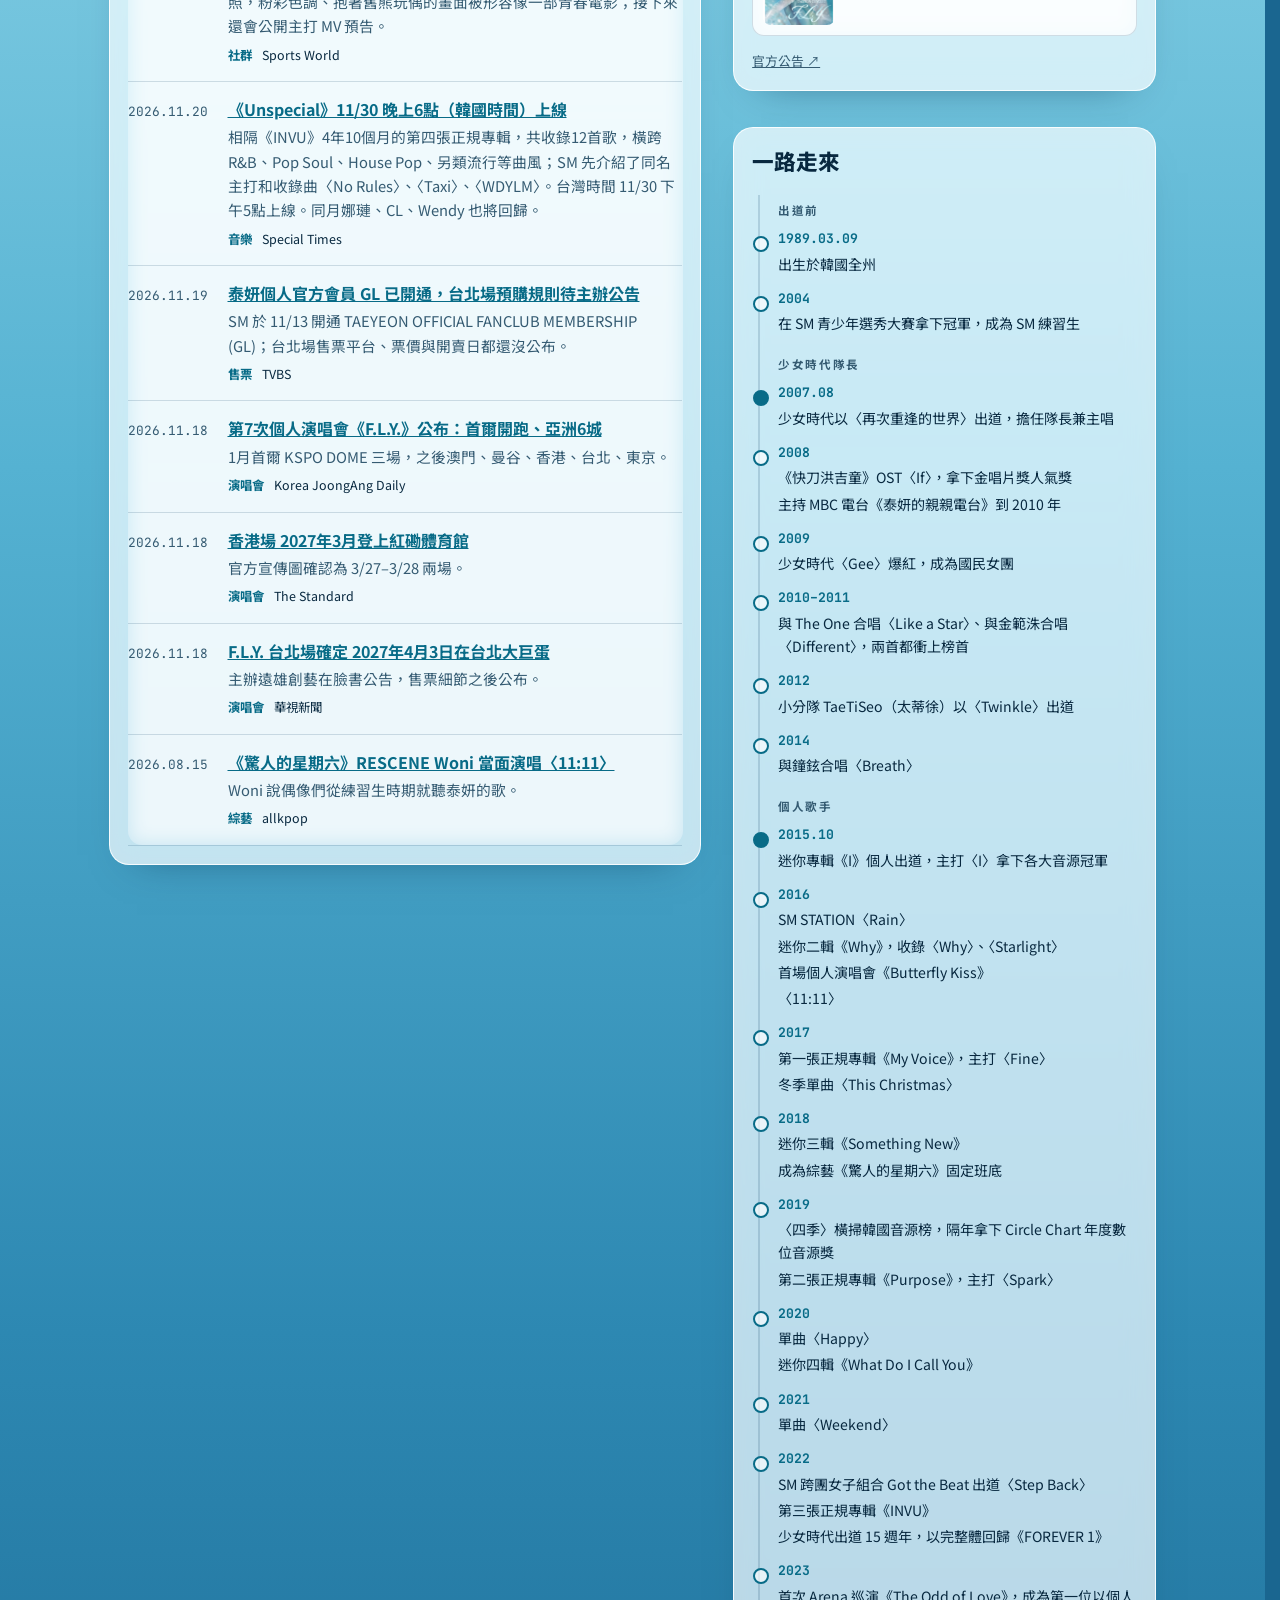
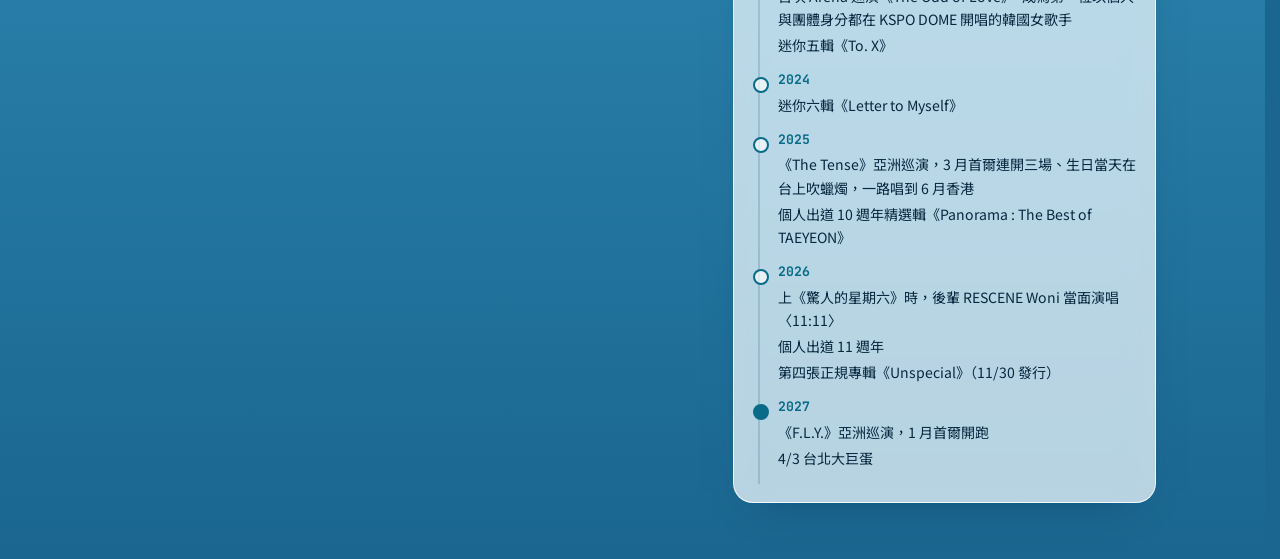
==== commit 0846e19d: "F.L.Y. 開場淡出那一秒減少卡頓：開場期間關毛玻璃、暫停背景動畫、固定捲軸寬度 Co-Authored-By: Claude Opus 5.5 <noreply@anthropic.com> Cl" ====
--- a/index.html
+++ b/index.html
@@ -291,7 +291,7 @@
 @media (max-width:360px){.tp-info{grid-template-columns:1fr}}
 @media (prefers-reduced-motion:reduce){.randbtn{transition:none}}
 </style>
-<link rel="stylesheet" href="theme-fly.css?v=3">
+<link rel="stylesheet" href="theme-fly.css?v=4">
 </head>
 <body>
 <style>
@@ -356,9 +356,9 @@
   var busy=false;
   if(isFly){ /* F.L.Y. 主題：浮上水面轉場，約 2 秒自動結束；舊主題不會進到這裡 */
     if(!preview){try{sessionStorage.setItem(key,"1")}catch(e){}}
-    o.setAttribute("aria-label","略過開場");
+    o.setAttribute("aria-label","略過開場");root.classList.add("fly-intro-on");
     var end=function(e){if(e)e.stopPropagation();if(busy)return;busy=true;clearTimeout(tm);o.classList.add("bk-done");
-      setTimeout(function(){o.remove();root.style.overflow=""},1000)};
+      setTimeout(function(){o.remove();root.style.overflow="";root.classList.remove("fly-intro-on")},900)};
     /* 等 Great Vibes 載好再讓文字浮上來（最多等 0.6 秒），總長約 2 秒不變 */
     var go=false,tm,start=function(){if(go)return;go=true;o.classList.add("fly-go");tm=setTimeout(end,1800)};
     var gl=document.getElementById("gvfont"),fl=function(){try{document.fonts.load('1em "Great Vibes"').then(start,start)}catch(e){start()}};
--- a/theme-fly.css
+++ b/theme-fly.css
@@ -132,7 +132,15 @@
 
 /* ---------- 開場：浮上水面（取代書本動畫） ---------- */
 [data-theme="fly"] #bookintro{background:radial-gradient(120% 80% at 50% 0,#d9f6fb 0,#8fd8ea 35%,#3a9ec7 75%,#1d7aa6 100%);
-  transition:opacity .9s ease,transform 1s cubic-bezier(.5,0,.3,1)}
+  transition:opacity .8s ease,transform .9s cubic-bezier(.5,0,.3,1);will-change:opacity,transform}
+/* 淡出時：開場光紋停住；網站本身的氣泡、光紋等開場完全結束才開始動，
+   避免毛玻璃卡片在淡出那一秒一直重算模糊（.fly-intro-on 由開場腳本加上、移除） */
+[data-theme="fly"] #bookintro.bk-done .fly-surface i,
+html.fly-intro-on .fly-bubbles i,html.fly-intro-on .fly-surface i{animation-play-state:paused}
+/* 開場期間卡片先不做毛玻璃模糊（淡出那一秒最吃效能的就是它；卡片底色夠不透明，開場結束才開模糊幾乎看不出差別） */
+html.fly-intro-on .wrap section,html.fly-intro-on .citybar,html.fly-intro-on .tabbar{-webkit-backdrop-filter:none;backdrop-filter:none}
+/* 開場結束恢復捲軸時，版面寬度不會突然變窄跳一下 */
+html[data-theme="fly"]{scrollbar-gutter:stable}
 [data-theme="fly"] #bookintro.bk-done{opacity:0;transform:translateY(-8vh)}
 [data-theme="fly"] #bookintro .bk-stage,[data-theme="fly"] #bookintro .bk-hint{display:none}
 [data-theme="fly"] #bookintro .bk-skip{border-color:rgba(255,255,255,.7);color:#fff;background:rgba(5,50,74,.18);z-index:2}
